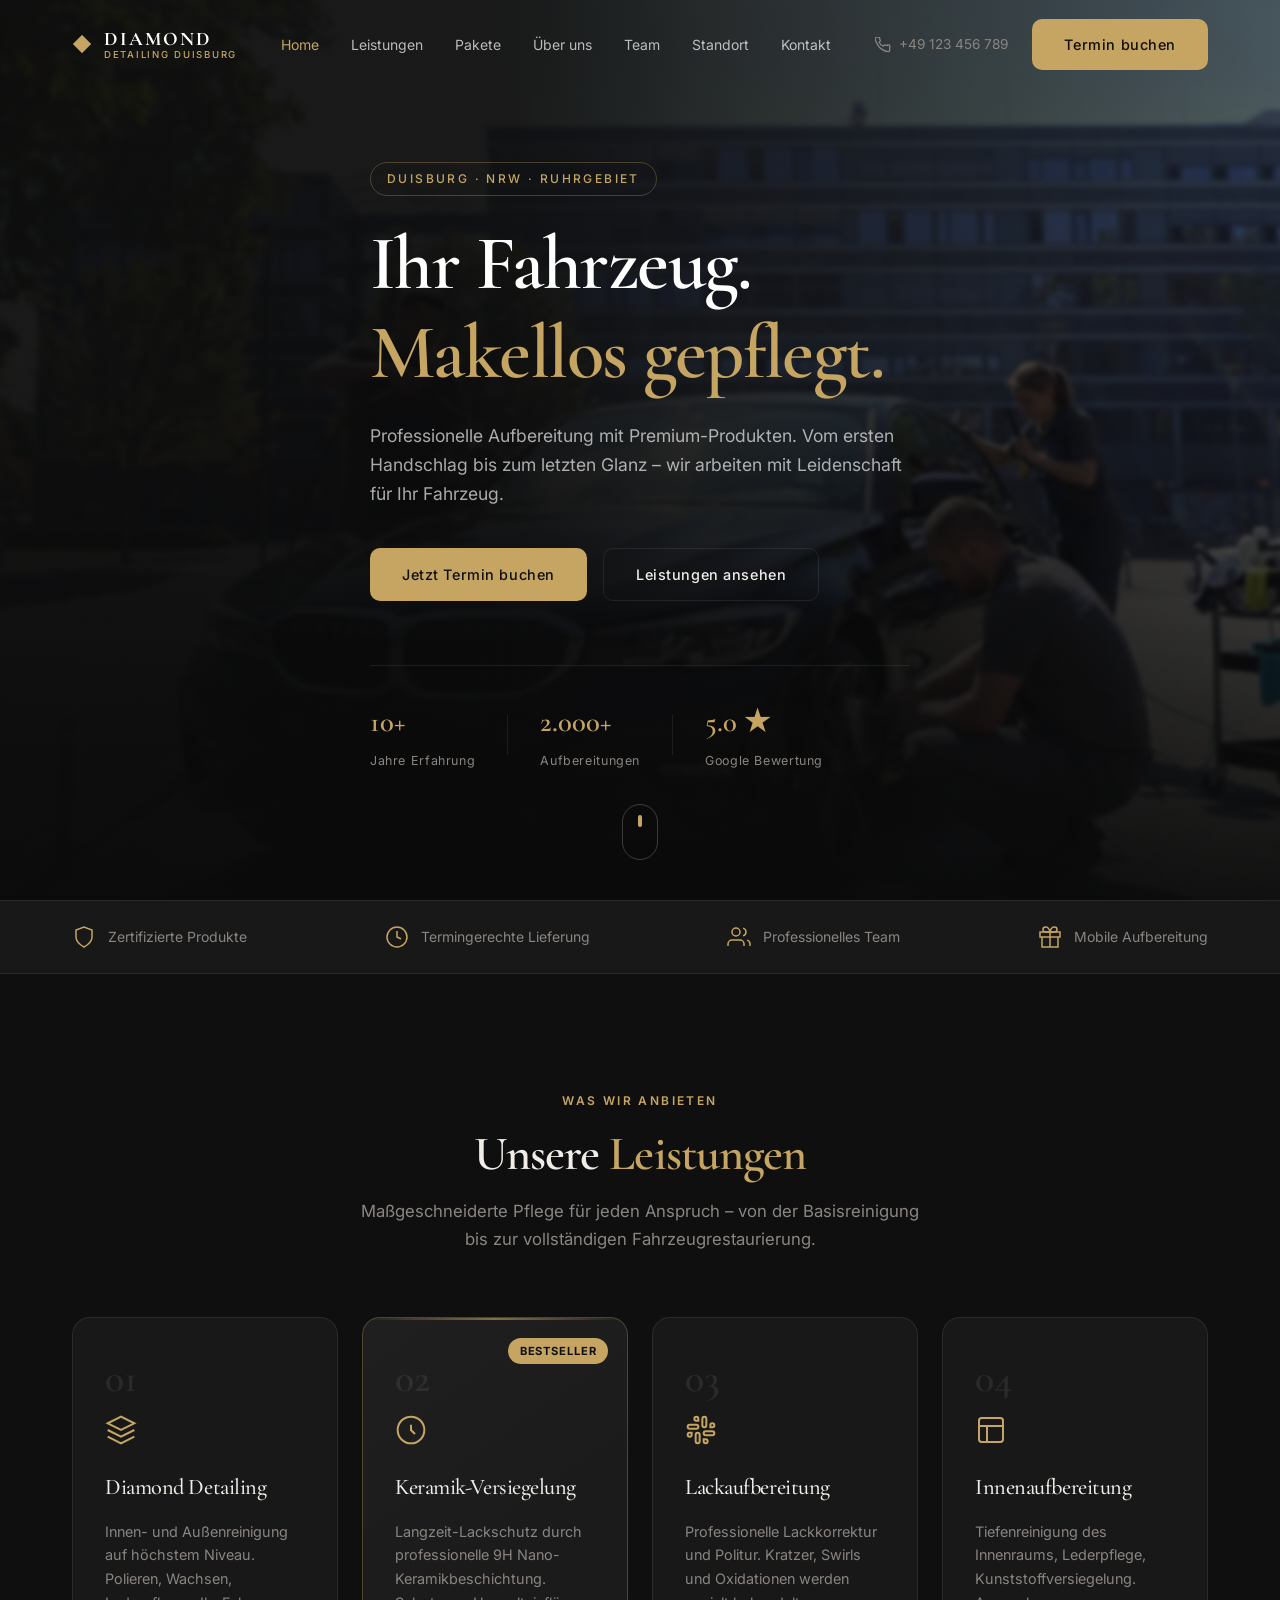
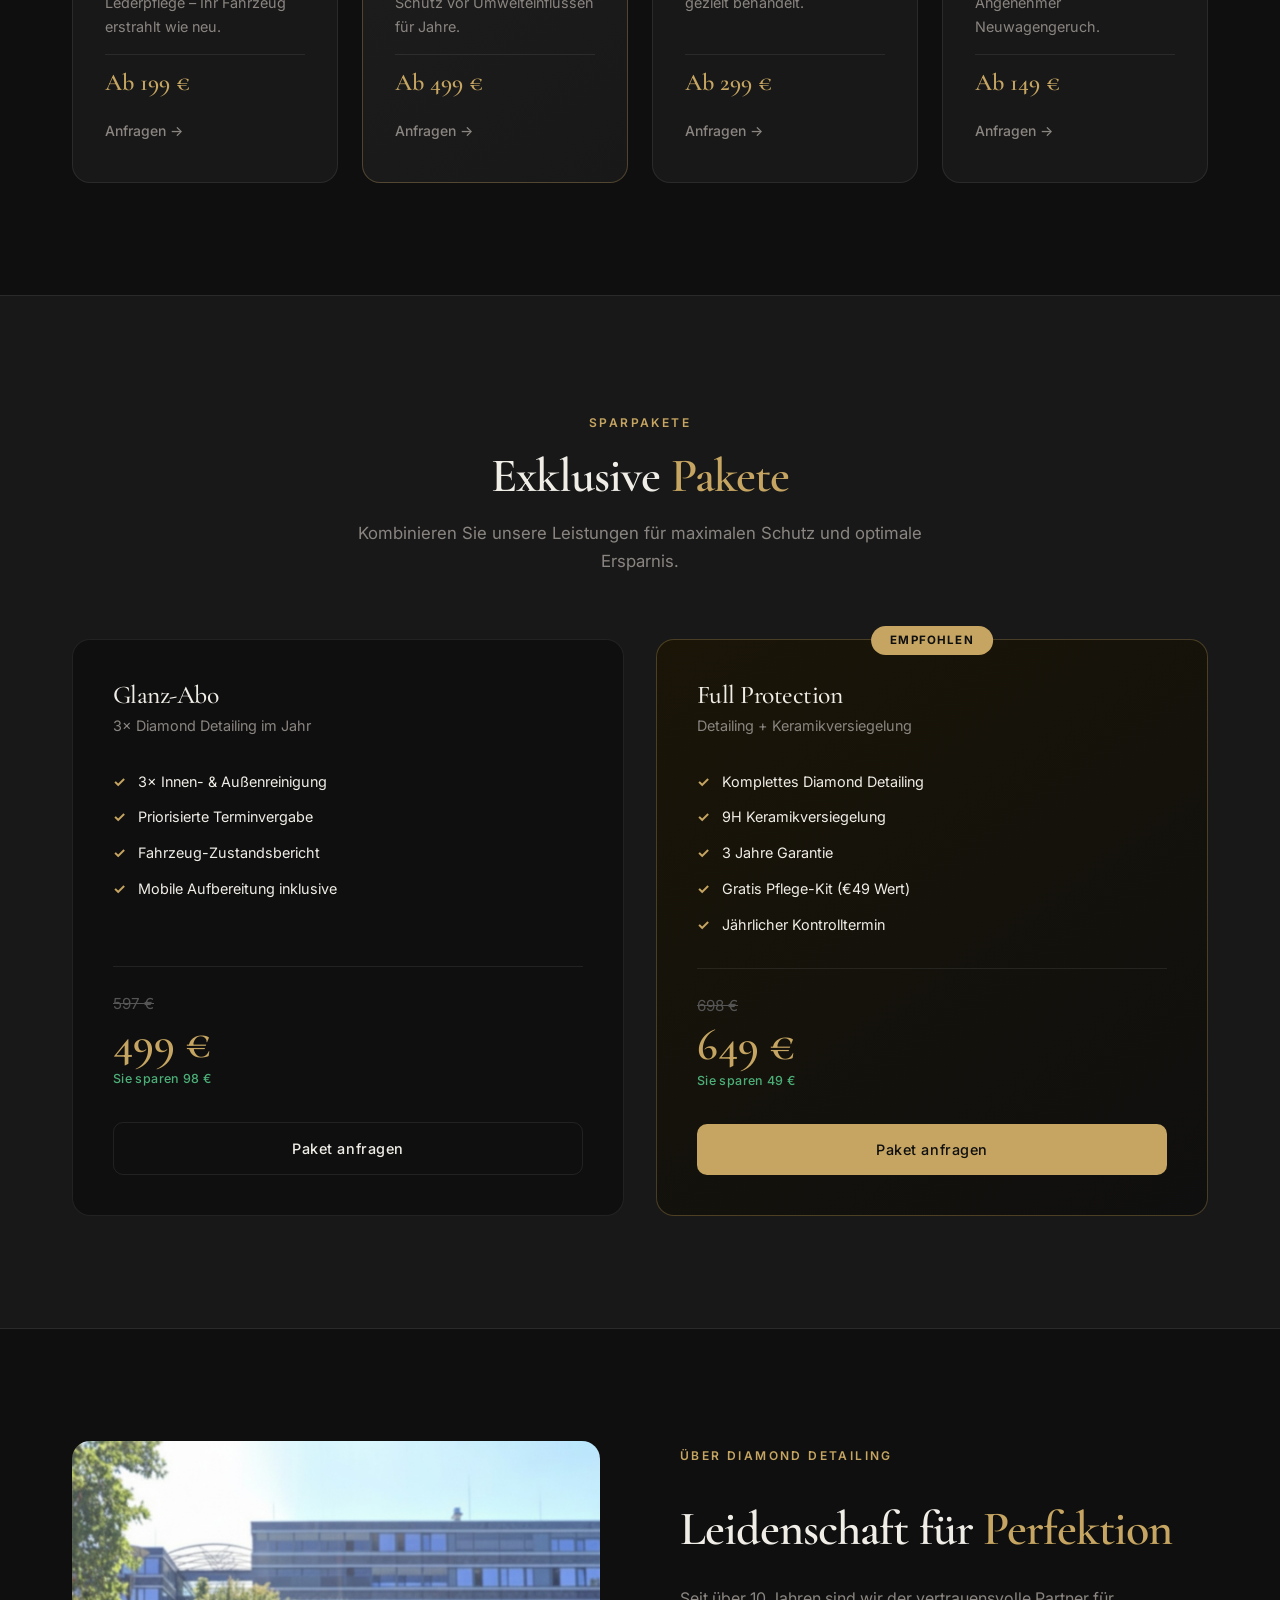
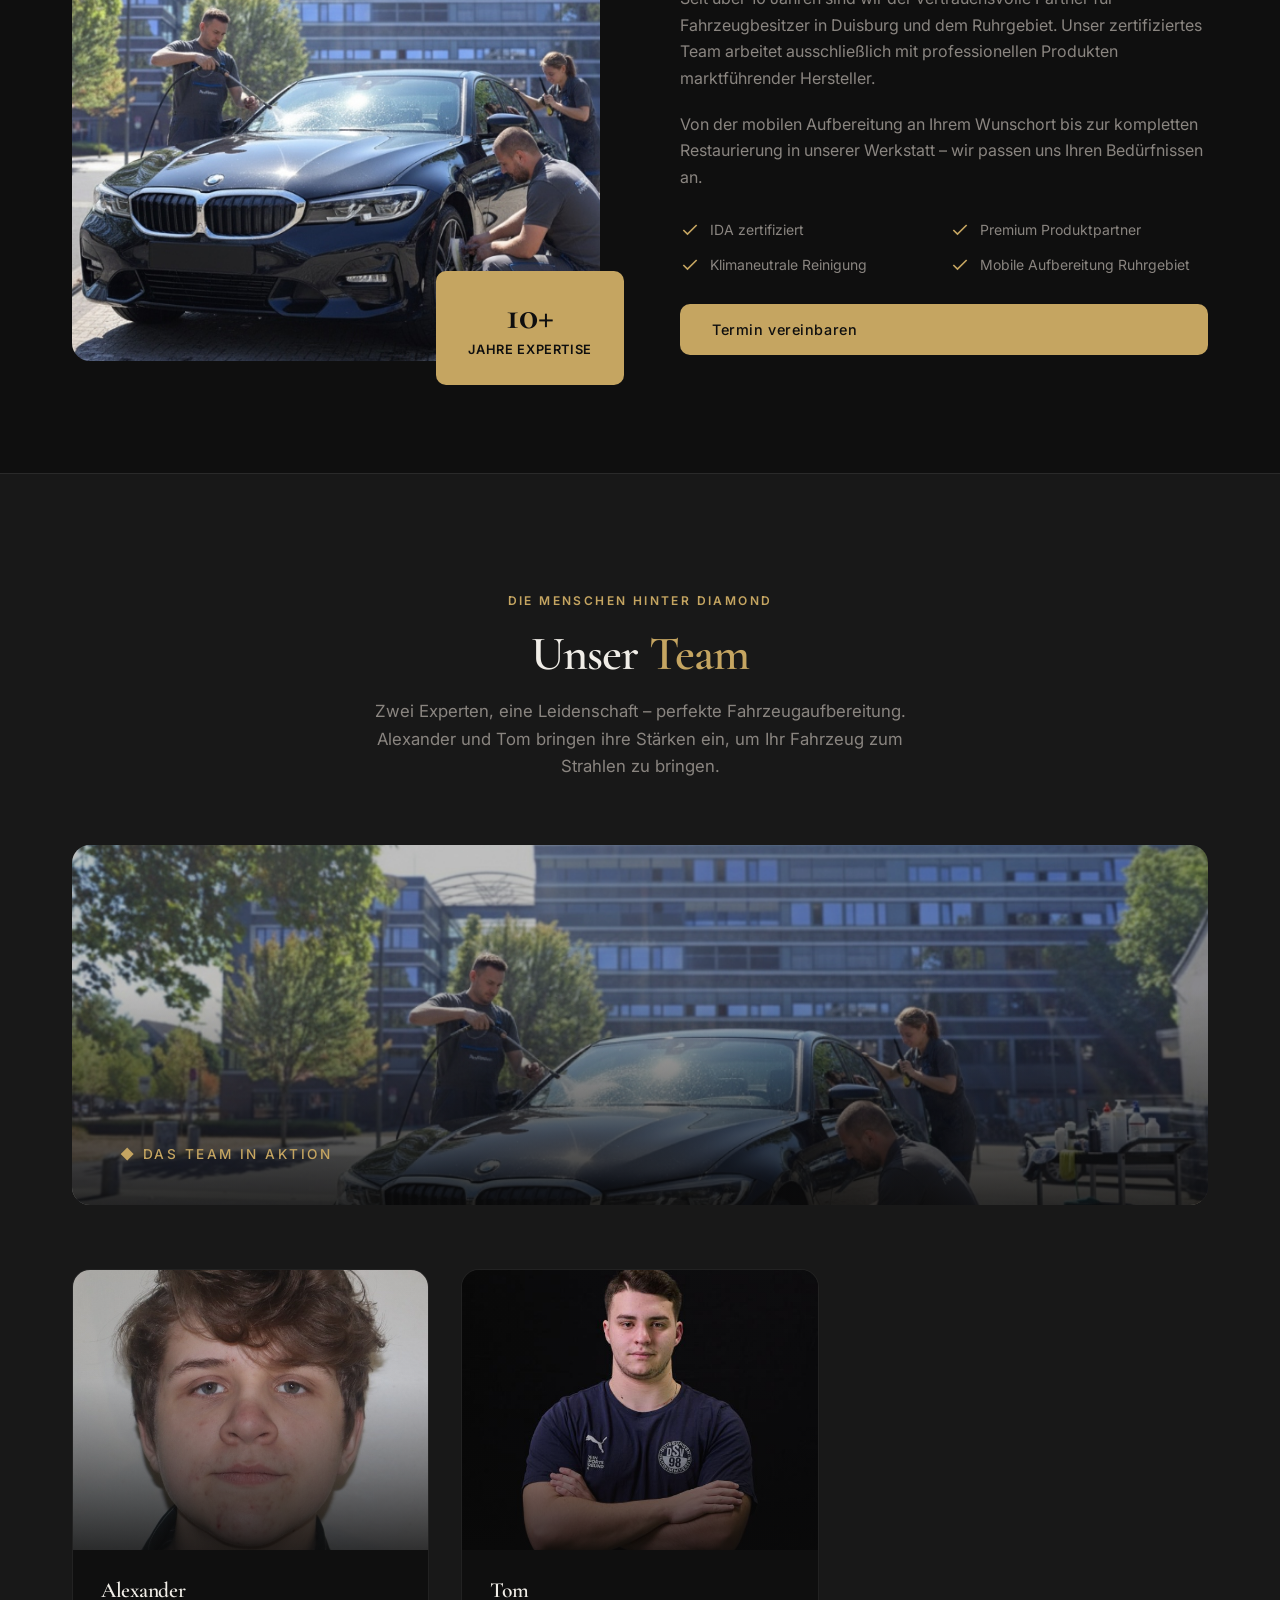
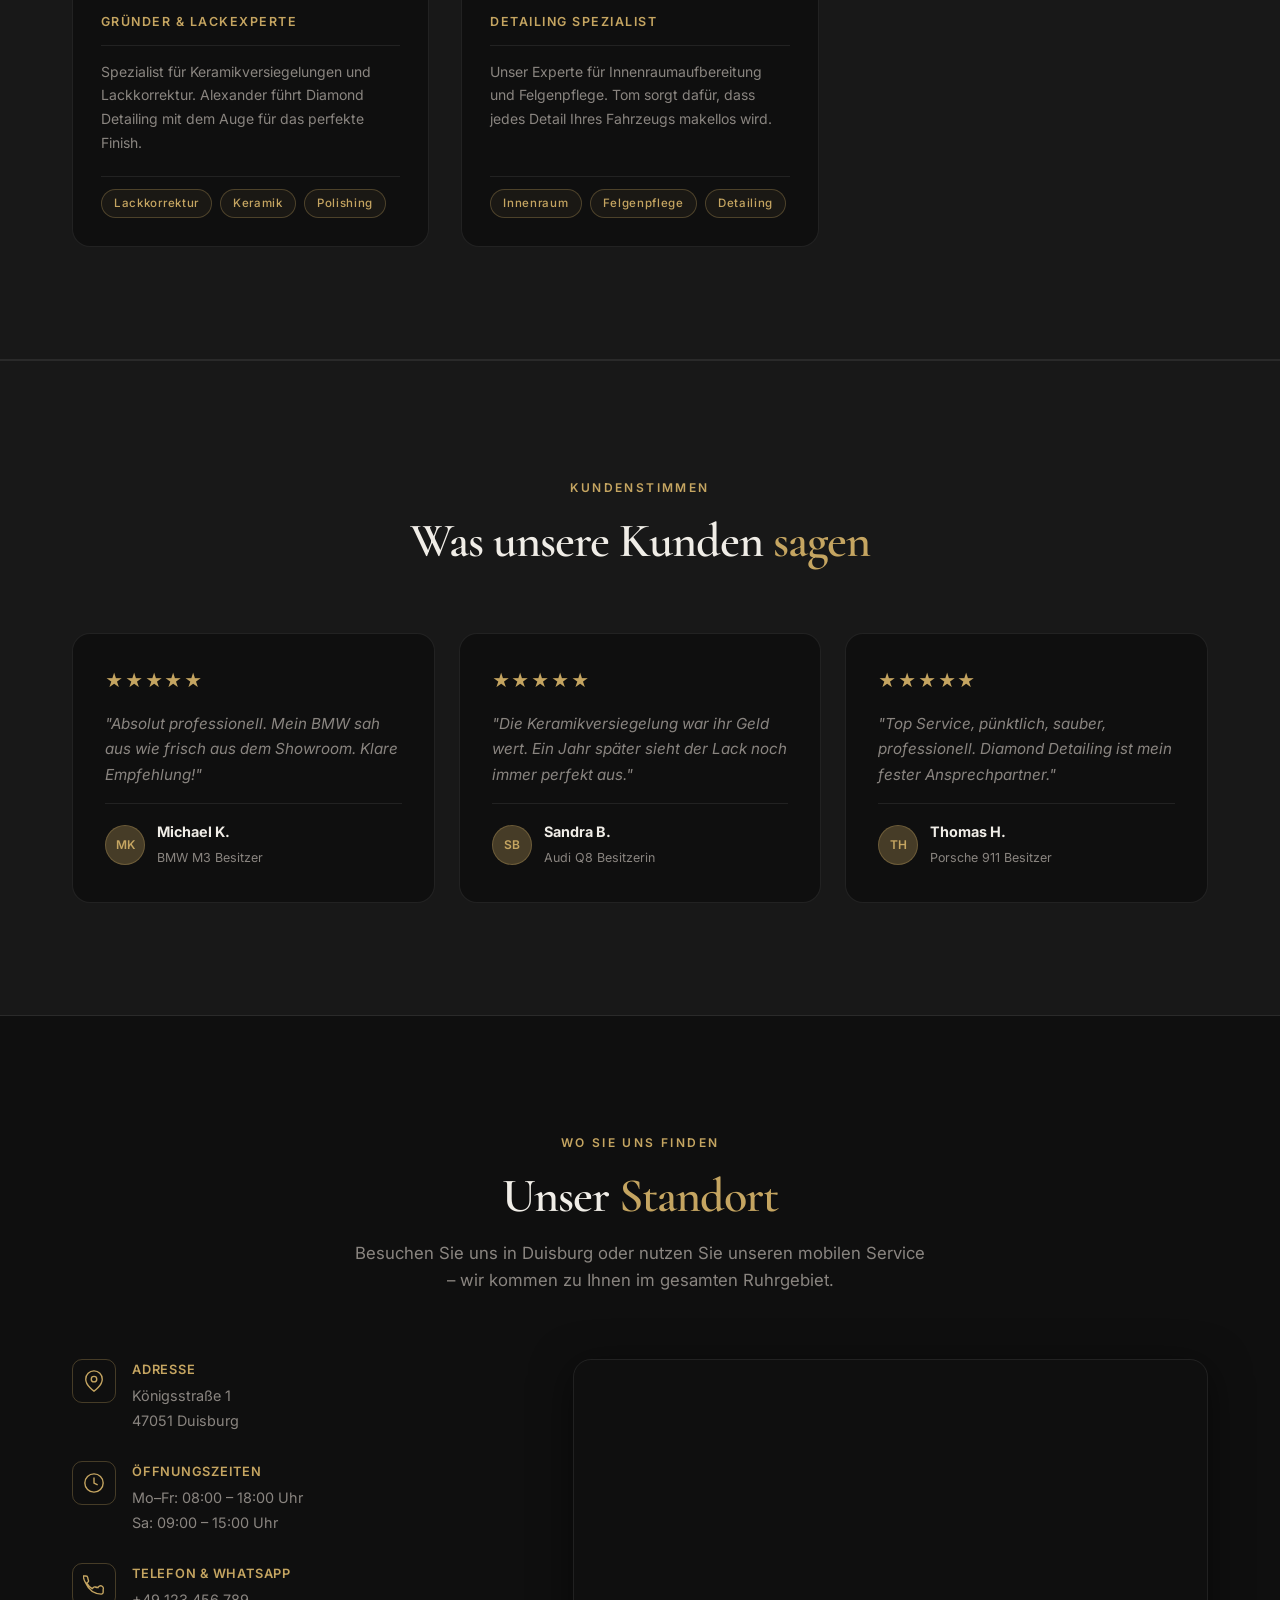
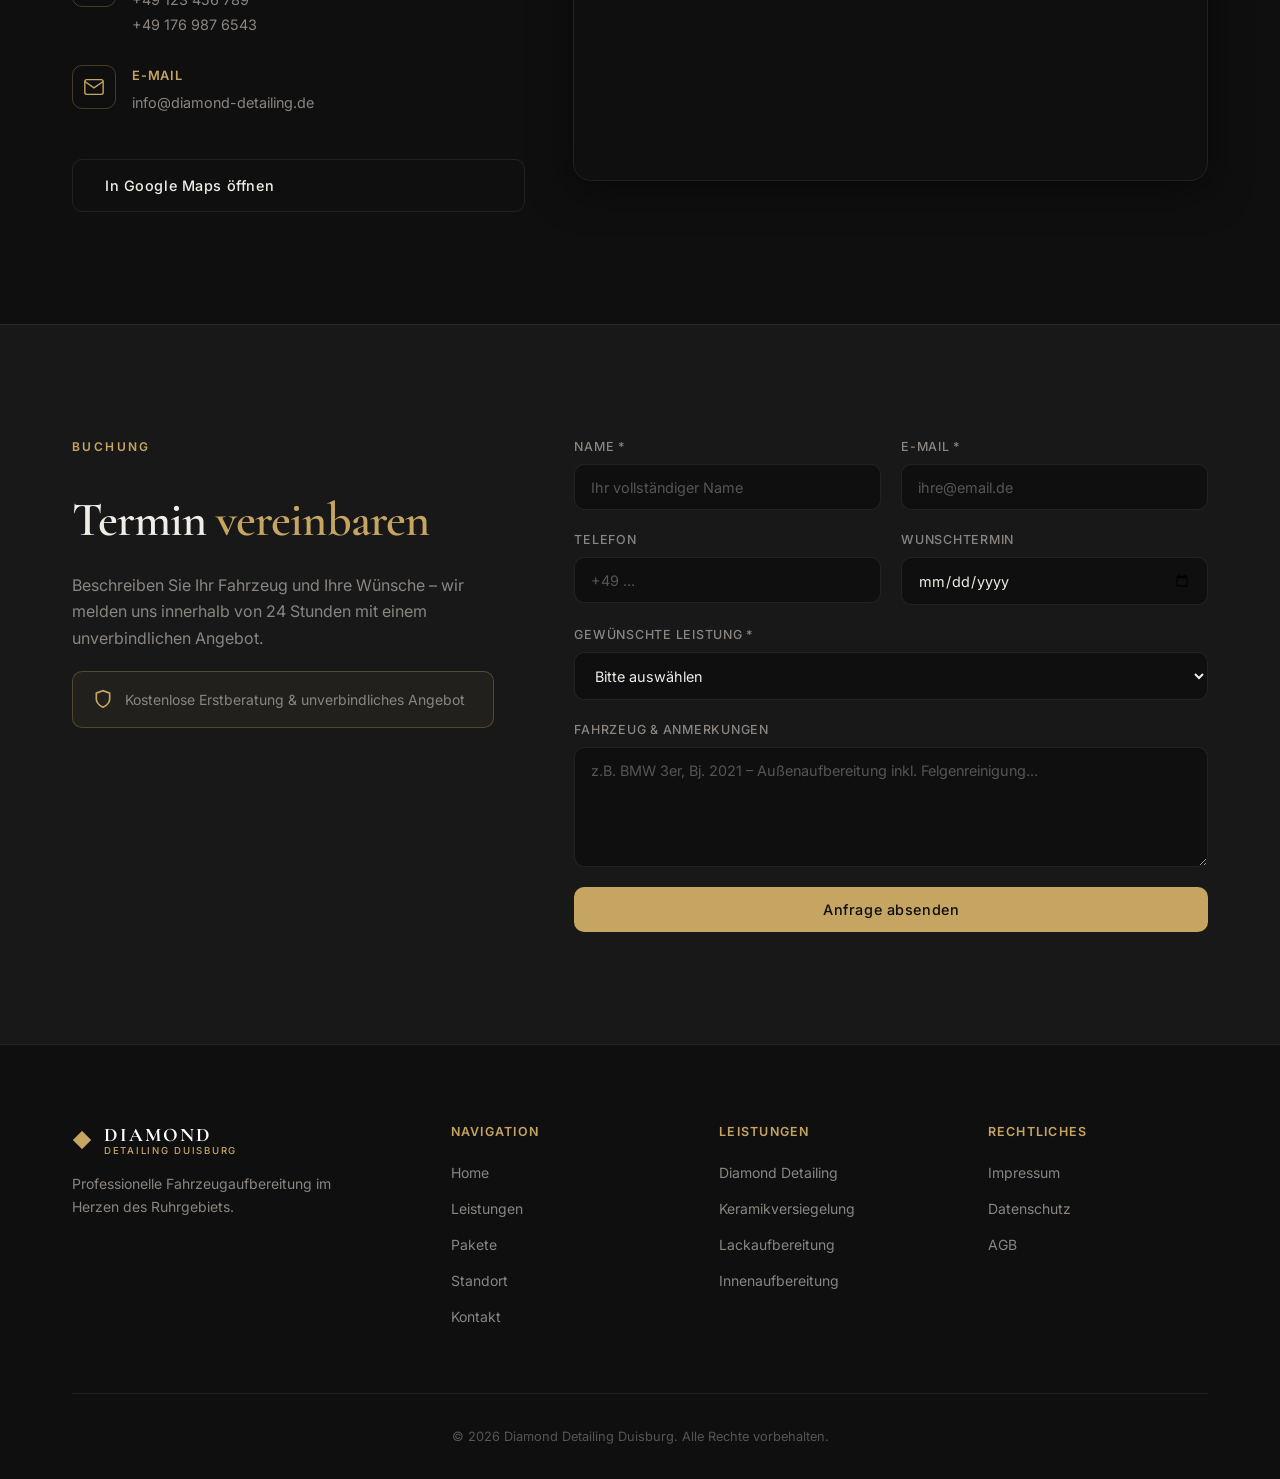
==== index.html @ 6d6cbb15 "Add files via upload" ====
<!DOCTYPE html>
<html lang="de">
<head>
    <meta charset="UTF-8">
    <meta name="viewport" content="width=device-width, initial-scale=1.0">
    <title>Diamond Detailing Duisburg | Professionelle Fahrzeugaufbereitung</title>
    <meta name="description" content="Professionelle Fahrzeugaufbereitung, Keramikversiegelung und Lackpflege in Duisburg. Über 10 Jahre Erfahrung. Jetzt Termin buchen.">
    <link rel="preconnect" href="https://fonts.googleapis.com">
    <link href="https://fonts.googleapis.com/css2?family=Cormorant+Garamond:wght@400;500;600;700&family=Inter:wght@300;400;500;600&display=swap" rel="stylesheet">
    <link rel="stylesheet" href="style.css">
</head>
<body>

    <!-- NAVIGATION -->
    <nav id="navbar">
        <div class="container nav-content">
            <div class="logo">
                <span class="logo-diamond">◆</span>
                <div class="logo-text">
                    <span class="logo-main">DIAMOND</span>
                    <span class="logo-sub">DETAILING DUISBURG</span>
                </div>
            </div>
            <ul class="nav-links" id="nav-menu">
                <li><a href="#home">Home</a></li>
                <li><a href="#services">Leistungen</a></li>
                <li><a href="#pakete">Pakete</a></li>
                <li><a href="#ueber-uns">Über uns</a></li>
                <li><a href="#team">Team</a></li>
                <li><a href="#standort">Standort</a></li>
                <li><a href="#kontakt">Kontakt</a></li>
            </ul>
            <div class="nav-actions">
                <a href="tel:+4912345678" class="nav-phone">
                    <svg width="16" height="16" viewBox="0 0 24 24" fill="none" stroke="currentColor" stroke-width="2"><path d="M22 16.92v3a2 2 0 01-2.18 2 19.79 19.79 0 01-8.63-3.07A19.5 19.5 0 013.07 10a19.79 19.79 0 01-3.07-8.63A2 2 0 012 .18h3a2 2 0 012 1.72 12.84 12.84 0 00.7 2.81 2 2 0 01-.45 2.11L6.09 7.91a16 16 0 006 6l1.27-1.27a2 2 0 012.11-.45 12.84 12.84 0 002.81.7A2 2 0 0122 14.92z"></path></svg>
                    +49 123 456 789
                </a>
                <a href="#kontakt" class="btn btn-primary">Termin buchen</a>
                <button class="mobile-menu-btn" id="mobile-menu-btn" aria-label="Menü öffnen">
                    <span></span>
                    <span></span>
                    <span></span>
                </button>
            </div>
        </div>
    </nav>

    <!-- HERO -->
    <section class="hero" id="home">
        <div class="hero-bg">
            <img src="hero_bmw.jpg" alt="Diamond Detailing Team bei der Arbeit an einem BMW" class="hero-img">
            <div class="hero-overlay"></div>
        </div>
        <div class="container hero-content">
            <div class="hero-badge reveal">Duisburg · NRW · Ruhrgebiet</div>
            <h1 class="reveal">Ihr Fahrzeug.<br><span class="gold-text">Makellos gepflegt.</span></h1>
            <p class="reveal">Professionelle Aufbereitung mit Premium-Produkten. Vom ersten Handschlag bis zum letzten Glanz – wir arbeiten mit Leidenschaft für Ihr Fahrzeug.</p>
            <div class="hero-cta reveal">
                <a href="#kontakt" class="btn btn-primary">Jetzt Termin buchen</a>
                <a href="#leistungen" class="btn btn-outline">Leistungen ansehen</a>
            </div>
            <div class="hero-stats reveal">
                <div class="hero-stat">
                    <span class="stat-num">10+</span>
                    <span class="stat-label">Jahre Erfahrung</span>
                </div>
                <div class="stat-divider"></div>
                <div class="hero-stat">
                    <span class="stat-num">2.000+</span>
                    <span class="stat-label">Aufbereitungen</span>
                </div>
                <div class="stat-divider"></div>
                <div class="hero-stat">
                    <span class="stat-num">5.0 ★</span>
                    <span class="stat-label">Google Bewertung</span>
                </div>
            </div>
        </div>
        <a href="#services" class="scroll-down" aria-label="Nach unten scrollen">
            <span></span>
        </a>
    </section>

    <!-- INTRO STRIP -->
    <section class="intro-strip">
        <div class="container">
            <div class="strip-items">
                <div class="strip-item">
                    <svg width="24" height="24" viewBox="0 0 24 24" fill="none" stroke="currentColor" stroke-width="1.5"><path d="M12 22s8-4 8-10V5l-8-3-8 3v7c0 6 8 10 8 10z"/></svg>
                    <span>Zertifizierte Produkte</span>
                </div>
                <div class="strip-item">
                    <svg width="24" height="24" viewBox="0 0 24 24" fill="none" stroke="currentColor" stroke-width="1.5"><circle cx="12" cy="12" r="10"/><polyline points="12 6 12 12 16 14"/></svg>
                    <span>Termingerechte Lieferung</span>
                </div>
                <div class="strip-item">
                    <svg width="24" height="24" viewBox="0 0 24 24" fill="none" stroke="currentColor" stroke-width="1.5"><path d="M17 21v-2a4 4 0 00-4-4H5a4 4 0 00-4 4v2"/><circle cx="9" cy="7" r="4"/><path d="M23 21v-2a4 4 0 00-3-3.87"/><path d="M16 3.13a4 4 0 010 7.75"/></svg>
                    <span>Professionelles Team</span>
                </div>
                <div class="strip-item">
                    <svg width="24" height="24" viewBox="0 0 24 24" fill="none" stroke="currentColor" stroke-width="1.5"><polyline points="20 12 20 22 4 22 4 12"/><rect x="2" y="7" width="20" height="5"/><path d="M12 22V7"/><path d="M12 7H7.5a2.5 2.5 0 010-5C11 2 12 7 12 7z"/><path d="M12 7h4.5a2.5 2.5 0 000-5C13 2 12 7 12 7z"/></svg>
                    <span>Mobile Aufbereitung</span>
                </div>
            </div>
        </div>
    </section>

    <!-- SERVICES -->
    <section class="services" id="services">
        <div class="container">
            <div class="section-header reveal">
                <span class="section-tag">Was wir anbieten</span>
                <h2>Unsere <span class="gold-text">Leistungen</span></h2>
                <p class="section-sub">Maßgeschneiderte Pflege für jeden Anspruch – von der Basisreinigung bis zur vollständigen Fahrzeugrestaurierung.</p>
            </div>
            <div class="services-grid">
                <div class="service-card reveal">
                    <div class="service-number">01</div>
                    <div class="service-icon-wrap">
                        <svg width="32" height="32" viewBox="0 0 24 24" fill="none" stroke="currentColor" stroke-width="1.5"><path d="M12 2L2 7l10 5 10-5-10-5z"/><path d="M2 17l10 5 10-5"/><path d="M2 12l10 5 10-5"/></svg>
                    </div>
                    <h3>Diamond Detailing</h3>
                    <p>Innen- und Außenreinigung auf höchstem Niveau. Polieren, Wachsen, Lederpflege – Ihr Fahrzeug erstrahlt wie neu.</p>
                    <div class="service-price">Ab 199 €</div>
                    <a href="#kontakt" class="service-link">Anfragen →</a>
                </div>
                <div class="service-card reveal featured-card">
                    <div class="service-badge">Bestseller</div>
                    <div class="service-number">02</div>
                    <div class="service-icon-wrap">
                        <svg width="32" height="32" viewBox="0 0 24 24" fill="none" stroke="currentColor" stroke-width="1.5"><circle cx="12" cy="12" r="10"/><path d="M12 8v4l3 3"/></svg>
                    </div>
                    <h3>Keramik-Versiegelung</h3>
                    <p>Langzeit-Lackschutz durch professionelle 9H Nano-Keramikbeschichtung. Schutz vor Umwelteinflüssen für Jahre.</p>
                    <div class="service-price">Ab 499 €</div>
                    <a href="#kontakt" class="service-link">Anfragen →</a>
                </div>
                <div class="service-card reveal">
                    <div class="service-number">03</div>
                    <div class="service-icon-wrap">
                        <svg width="32" height="32" viewBox="0 0 24 24" fill="none" stroke="currentColor" stroke-width="1.5"><path d="M14.5 10c-.83 0-1.5-.67-1.5-1.5v-5c0-.83.67-1.5 1.5-1.5s1.5.67 1.5 1.5v5c0 .83-.67 1.5-1.5 1.5z"/><path d="M20.5 10H19V8.5c0-.83.67-1.5 1.5-1.5s1.5.67 1.5 1.5-.67 1.5-1.5 1.5z"/><path d="M9.5 14c.83 0 1.5.67 1.5 1.5v5c0 .83-.67 1.5-1.5 1.5S8 21.33 8 20.5v-5c0-.83.67-1.5 1.5-1.5z"/><path d="M3.5 14H5v1.5c0 .83-.67 1.5-1.5 1.5S2 16.33 2 15.5 2.67 14 3.5 14z"/><path d="M14 14.5c0-.83.67-1.5 1.5-1.5h5c.83 0 1.5.67 1.5 1.5s-.67 1.5-1.5 1.5h-5c-.83 0-1.5-.67-1.5-1.5z"/><path d="M15.5 19H14v1.5c0 .83.67 1.5 1.5 1.5s1.5-.67 1.5-1.5-.67-1.5-1.5-1.5z"/><path d="M10 9.5C10 8.67 9.33 8 8.5 8h-5C2.67 8 2 8.67 2 9.5S2.67 11 3.5 11h5c.83 0 1.5-.67 1.5-1.5z"/><path d="M8.5 5H10V3.5C10 2.67 9.33 2 8.5 2S7 2.67 7 3.5 7.67 5 8.5 5z"/></svg>
                    </div>
                    <h3>Lackaufbereitung</h3>
                    <p>Professionelle Lackkorrektur und Politur. Kratzer, Swirls und Oxidationen werden gezielt behandelt.</p>
                    <div class="service-price">Ab 299 €</div>
                    <a href="#kontakt" class="service-link">Anfragen →</a>
                </div>
                <div class="service-card reveal">
                    <div class="service-number">04</div>
                    <div class="service-icon-wrap">
                        <svg width="32" height="32" viewBox="0 0 24 24" fill="none" stroke="currentColor" stroke-width="1.5"><rect x="3" y="3" width="18" height="18" rx="2"/><path d="M3 9h18"/><path d="M9 21V9"/></svg>
                    </div>
                    <h3>Innenaufbereitung</h3>
                    <p>Tiefenreinigung des Innenraums, Lederpflege, Kunststoffversiegelung. Angenehmer Neuwagengeruch.</p>
                    <div class="service-price">Ab 149 €</div>
                    <a href="#kontakt" class="service-link">Anfragen →</a>
                </div>
            </div>
        </div>
    </section>

    <!-- PAKETE -->
    <section class="pakete" id="pakete">
        <div class="container">
            <div class="section-header reveal">
                <span class="section-tag">Sparpakete</span>
                <h2>Exklusive <span class="gold-text">Pakete</span></h2>
                <p class="section-sub">Kombinieren Sie unsere Leistungen für maximalen Schutz und optimale Ersparnis.</p>
            </div>
            <div class="pakete-grid">
                <div class="paket-card reveal">
                    <div class="paket-header">
                        <h3>Glanz-Abo</h3>
                        <p>3× Diamond Detailing im Jahr</p>
                    </div>
                    <ul class="paket-features">
                        <li><span class="check">✓</span> 3× Innen- &amp; Außenreinigung</li>
                        <li><span class="check">✓</span> Priorisierte Terminvergabe</li>
                        <li><span class="check">✓</span> Fahrzeug-Zustandsbericht</li>
                        <li><span class="check">✓</span> Mobile Aufbereitung inklusive</li>
                    </ul>
                    <div class="paket-price">
                        <div class="old-price">597 €</div>
                        <div class="new-price">499 €</div>
                        <div class="price-save">Sie sparen 98 €</div>
                    </div>
                    <a href="#kontakt" class="btn btn-outline full-width">Paket anfragen</a>
                </div>
                <div class="paket-card paket-premium reveal">
                    <div class="paket-badge">Empfohlen</div>
                    <div class="paket-header">
                        <h3>Full Protection</h3>
                        <p>Detailing + Keramikversiegelung</p>
                    </div>
                    <ul class="paket-features">
                        <li><span class="check">✓</span> Komplettes Diamond Detailing</li>
                        <li><span class="check">✓</span> 9H Keramikversiegelung</li>
                        <li><span class="check">✓</span> 3 Jahre Garantie</li>
                        <li><span class="check">✓</span> Gratis Pflege-Kit (€49 Wert)</li>
                        <li><span class="check">✓</span> Jährlicher Kontrolltermin</li>
                    </ul>
                    <div class="paket-price">
                        <div class="old-price">698 €</div>
                        <div class="new-price">649 €</div>
                        <div class="price-save">Sie sparen 49 €</div>
                    </div>
                    <a href="#kontakt" class="btn btn-primary full-width">Paket anfragen</a>
                </div>
            </div>
        </div>
    </section>

    <!-- ÜBER UNS -->
    <section class="ueber-uns" id="ueber-uns">
        <div class="container">
            <div class="ueber-grid">
                <div class="ueber-img-col reveal">
                    <img src="hero_bmw.jpg" alt="Unser Team bei der Arbeit" class="ueber-img">
                    <div class="ueber-badge-card">
                        <span class="badge-num">10+</span>
                        <span class="badge-text">Jahre Expertise</span>
                    </div>
                </div>
                <div class="ueber-text-col reveal">
                    <span class="section-tag">Über Diamond Detailing</span>
                    <h2>Leidenschaft für <span class="gold-text">Perfektion</span></h2>
                    <p>Seit über 10 Jahren sind wir der vertrauensvolle Partner für Fahrzeugbesitzer in Duisburg und dem Ruhrgebiet. Unser zertifiziertes Team arbeitet ausschließlich mit professionellen Produkten marktführender Hersteller.</p>
                    <p>Von der mobilen Aufbereitung an Ihrem Wunschort bis zur kompletten Restaurierung in unserer Werkstatt – wir passen uns Ihren Bedürfnissen an.</p>
                    <div class="ueber-highlights">
                        <div class="highlight-item">
                            <svg width="20" height="20" viewBox="0 0 24 24" fill="none" stroke="currentColor" stroke-width="2"><polyline points="20 6 9 17 4 12"/></svg>
                            <span>IDA zertifiziert</span>
                        </div>
                        <div class="highlight-item">
                            <svg width="20" height="20" viewBox="0 0 24 24" fill="none" stroke="currentColor" stroke-width="2"><polyline points="20 6 9 17 4 12"/></svg>
                            <span>Premium Produktpartner</span>
                        </div>
                        <div class="highlight-item">
                            <svg width="20" height="20" viewBox="0 0 24 24" fill="none" stroke="currentColor" stroke-width="2"><polyline points="20 6 9 17 4 12"/></svg>
                            <span>Klimaneutrale Reinigung</span>
                        </div>
                        <div class="highlight-item">
                            <svg width="20" height="20" viewBox="0 0 24 24" fill="none" stroke="currentColor" stroke-width="2"><polyline points="20 6 9 17 4 12"/></svg>
                            <span>Mobile Aufbereitung Ruhrgebiet</span>
                        </div>
                    </div>
                    <a href="#kontakt" class="btn btn-primary">Termin vereinbaren</a>
                </div>
            </div>
        </div>
    </section>
    <!-- UNSER TEAM -->
    <section class="team" id="team">
        <div class="container">
            <div class="section-header reveal">
                <span class="section-tag">Die Menschen hinter Diamond</span>
                <h2>Unser <span class="gold-text">Team</span></h2>
                <p class="section-sub">Zwei Experten, eine Leidenschaft – perfekte Fahrzeugaufbereitung. Alexander und Tom bringen ihre Stärken ein, um Ihr Fahrzeug zum Strahlen zu bringen.</p>
            </div>

            <!-- Group photo banner -->
            <div class="team-group-photo reveal">
                <img src="hero_bmw.jpg" alt="Das Diamond Detailing Team bei der Arbeit" class="team-group-img">
                <div class="team-group-overlay">
                    <div class="team-group-text">
                        <span>◆ Das Team in Aktion</span>
                    </div>
                </div>
            </div>

            <!-- Individual team cards -->
            <div class="team-grid">

                <!-- Alexander -->
                <div class="team-card reveal">
                    <div class="team-photo-wrap">
                        <div class="team-photo" style="background-image: url('team_1.jpg'); background-position: center; background-size: cover;"></div>
                        <div class="team-photo-overlay"></div>
                    </div>
                    <div class="team-info">
                        <h3>Alexander</h3>
                        <span class="team-role">Gründer &amp; Lackexperte</span>
                        <p>Spezialist für Keramikversiegelungen und Lackkorrektur. Alexander führt Diamond Detailing mit dem Auge für das perfekte Finish.</p>
                        <div class="team-skills">
                            <span class="skill-tag">Lackkorrektur</span>
                            <span class="skill-tag">Keramik</span>
                            <span class="skill-tag">Polishing</span>
                        </div>
                    </div>
                </div>

                <!-- Tom -->
                <div class="team-card reveal">
                    <div class="team-photo-wrap">
                        <div class="team-photo" style="background-image: url('team_2.jpg'); background-position: center; background-size: cover;"></div>
                        <div class="team-photo-overlay"></div>
                    </div>
                    <div class="team-info">
                        <h3>Tom</h3>
                        <span class="team-role">Detailing Spezialist</span>
                        <p>Unser Experte für Innenraumaufbereitung und Felgenpflege. Tom sorgt dafür, dass jedes Detail Ihres Fahrzeugs makellos wird.</p>
                        <div class="team-skills">
                            <span class="skill-tag">Innenraum</span>
                            <span class="skill-tag">Felgenpflege</span>
                            <span class="skill-tag">Detailing</span>
                        </div>
                    </div>
                </div>

            </div>
        </div>
    </section>

    <!-- TESTIMONIALS -->
    <section class="testimonials">
        <div class="container">
            <div class="section-header reveal">
                <span class="section-tag">Kundenstimmen</span>
                <h2>Was unsere Kunden <span class="gold-text">sagen</span></h2>
            </div>
            <div class="testimonials-grid">
                <div class="testimonial-card reveal">
                    <div class="stars">★★★★★</div>
                    <p>"Absolut professionell. Mein BMW sah aus wie frisch aus dem Showroom. Klare Empfehlung!"</p>
                    <div class="testimonial-author">
                        <div class="author-avatar">MK</div>
                        <div>
                            <strong>Michael K.</strong>
                            <span>BMW M3 Besitzer</span>
                        </div>
                    </div>
                </div>
                <div class="testimonial-card reveal">
                    <div class="stars">★★★★★</div>
                    <p>"Die Keramikversiegelung war ihr Geld wert. Ein Jahr später sieht der Lack noch immer perfekt aus."</p>
                    <div class="testimonial-author">
                        <div class="author-avatar">SB</div>
                        <div>
                            <strong>Sandra B.</strong>
                            <span>Audi Q8 Besitzerin</span>
                        </div>
                    </div>
                </div>
                <div class="testimonial-card reveal">
                    <div class="stars">★★★★★</div>
                    <p>"Top Service, pünktlich, sauber, professionell. Diamond Detailing ist mein fester Ansprechpartner."</p>
                    <div class="testimonial-author">
                        <div class="author-avatar">TH</div>
                        <div>
                            <strong>Thomas H.</strong>
                            <span>Porsche 911 Besitzer</span>
                        </div>
                    </div>
                </div>
            </div>
        </div>
    </section>

    <!-- STANDORT & MAP -->
    <section class="standort" id="standort">
        <div class="container">
            <div class="section-header reveal">
                <span class="section-tag">Wo Sie uns finden</span>
                <h2>Unser <span class="gold-text">Standort</span></h2>
                <p class="section-sub">Besuchen Sie uns in Duisburg oder nutzen Sie unseren mobilen Service – wir kommen zu Ihnen im gesamten Ruhrgebiet.</p>
            </div>
            <div class="standort-grid reveal">
                <div class="standort-info">
                    <div class="standort-detail">
                        <div class="standort-icon">
                            <svg width="22" height="22" viewBox="0 0 24 24" fill="none" stroke="currentColor" stroke-width="1.5"><path d="M21 10c0 7-9 13-9 13s-9-6-9-13a9 9 0 0118 0z"/><circle cx="12" cy="10" r="3"/></svg>
                        </div>
                        <div>
                            <strong>Adresse</strong>
                            <p>Königsstraße 1<br>47051 Duisburg</p>
                        </div>
                    </div>
                    <div class="standort-detail">
                        <div class="standort-icon">
                            <svg width="22" height="22" viewBox="0 0 24 24" fill="none" stroke="currentColor" stroke-width="1.5"><circle cx="12" cy="12" r="10"/><polyline points="12 6 12 12 16 14"/></svg>
                        </div>
                        <div>
                            <strong>Öffnungszeiten</strong>
                            <p>Mo–Fr: 08:00 – 18:00 Uhr<br>Sa: 09:00 – 15:00 Uhr</p>
                        </div>
                    </div>
                    <div class="standort-detail">
                        <div class="standort-icon">
                            <svg width="22" height="22" viewBox="0 0 24 24" fill="none" stroke="currentColor" stroke-width="1.5"><path d="M22 16.92v3a2 2 0 01-2.18 2A19.79 19.79 0 013.07 10 19.79 19.79 0 01.18 2.18h3a2 2 0 012 1.72c.127.96.361 1.903.7 2.81a2 2 0 01-.45 2.11L4.09 9.91a16 16 0 006 6l1.27-1.27a2 2 0 012.11-.45c.907.339 1.85.573 2.81.7A2 2 0 0122 16.92z"/></svg>
                        </div>
                        <div>
                            <strong>Telefon &amp; WhatsApp</strong>
                            <p><a href="tel:+4912345678">+49 123 456 789</a><br><a href="https://wa.me/491769876543">+49 176 987 6543</a></p>
                        </div>
                    </div>
                    <div class="standort-detail">
                        <div class="standort-icon">
                            <svg width="22" height="22" viewBox="0 0 24 24" fill="none" stroke="currentColor" stroke-width="1.5"><path d="M4 4h16c1.1 0 2 .9 2 2v12c0 1.1-.9 2-2 2H4c-1.1 0-2-.9-2-2V6c0-1.1.9-2 2-2z"/><polyline points="22,6 12,13 2,6"/></svg>
                        </div>
                        <div>
                            <strong>E-Mail</strong>
                            <p><a href="mailto:info@diamond-detailing.de">info@diamond-detailing.de</a></p>
                        </div>
                    </div>
                    <a href="https://goo.gl/maps/duisburg" target="_blank" rel="noopener" class="btn btn-outline" style="margin-top: 1rem;">
                        In Google Maps öffnen
                    </a>
                </div>
                <div class="map-container">
                    <iframe
                        title="Standort Diamond Detailing Duisburg"
                        src="https://www.openstreetmap.org/export/embed.html?bbox=6.7300%2C51.4200%2C6.8000%2C51.4600&layer=mapnik&marker=51.4340%2C6.7623"
                        width="100%"
                        height="420"
                        style="border:0; border-radius: 12px;"
                        allowfullscreen=""
                        loading="lazy"
                        referrerpolicy="no-referrer-when-downgrade">
                    </iframe>
                </div>
            </div>
        </div>
    </section>

    <!-- KONTAKT / BUCHUNG -->
    <section class="kontakt" id="kontakt">
        <div class="container">
            <div class="kontakt-grid">
                <div class="kontakt-info reveal">
                    <span class="section-tag">Buchung</span>
                    <h2>Termin <span class="gold-text">vereinbaren</span></h2>
                    <p>Beschreiben Sie Ihr Fahrzeug und Ihre Wünsche – wir melden uns innerhalb von 24 Stunden mit einem unverbindlichen Angebot.</p>
                    <div class="kontakt-guarantee">
                        <svg width="20" height="20" viewBox="0 0 24 24" fill="none" stroke="currentColor" stroke-width="2"><path d="M12 22s8-4 8-10V5l-8-3-8 3v7c0 6 8 10 8 10z"/></svg>
                        <span>Kostenlose Erstberatung &amp; unverbindliches Angebot</span>
                    </div>
                </div>
                <form id="booking-form" class="kontakt-form reveal">
                    <div class="form-row">
                        <div class="form-group">
                            <label for="name">Name *</label>
                            <input type="text" id="name" name="name" placeholder="Ihr vollständiger Name" required>
                        </div>
                        <div class="form-group">
                            <label for="email">E-Mail *</label>
                            <input type="email" id="email" name="email" placeholder="ihre@email.de" required>
                        </div>
                    </div>
                    <div class="form-row">
                        <div class="form-group">
                            <label for="phone">Telefon</label>
                            <input type="tel" id="phone" name="phone" placeholder="+49 ...">
                        </div>
                        <div class="form-group">
                            <label for="termin">Wunschtermin</label>
                            <input type="date" id="termin" name="termin">
                        </div>
                    </div>
                    <div class="form-group">
                        <label for="service">Gewünschte Leistung *</label>
                        <select id="service" name="service" required>
                            <option value="" disabled selected>Bitte auswählen</option>
                            <option>Diamond Detailing (ab 199 €)</option>
                            <option>Keramik-Versiegelung (ab 499 €)</option>
                            <option>Lackaufbereitung (ab 299 €)</option>
                            <option>Innenaufbereitung (ab 149 €)</option>
                            <option>Glanz-Abo Paket (499 €)</option>
                            <option>Full Protection Paket (649 €)</option>
                        </select>
                    </div>
                    <div class="form-group">
                        <label for="fahrzeug">Fahrzeug &amp; Anmerkungen</label>
                        <textarea id="fahrzeug" name="fahrzeug" rows="4" placeholder="z.B. BMW 3er, Bj. 2021 – Außenaufbereitung inkl. Felgenreinigung..."></textarea>
                    </div>
                    <button type="submit" class="btn btn-primary full-width" id="submit-btn">
                        Anfrage absenden
                    </button>
                    <p id="form-msg" style="display:none; text-align:center; color: var(--gold); margin-top: 1rem; font-weight: 500;">
                        ✓ Anfrage erhalten! Wir melden uns innerhalb von 24 Stunden.
                    </p>
                </form>
            </div>
        </div>
    </section>

    <!-- FOOTER -->
    <footer class="footer">
        <div class="container">
            <div class="footer-top">
                <div class="footer-brand">
                    <div class="logo">
                        <span class="logo-diamond">◆</span>
                        <div class="logo-text">
                            <span class="logo-main">DIAMOND</span>
                            <span class="logo-sub">DETAILING DUISBURG</span>
                        </div>
                    </div>
                    <p>Professionelle Fahrzeugaufbereitung im Herzen des Ruhrgebiets.</p>
                </div>
                <div class="footer-links">
                    <h4>Navigation</h4>
                    <ul>
                        <li><a href="#home">Home</a></li>
                        <li><a href="#services">Leistungen</a></li>
                        <li><a href="#pakete">Pakete</a></li>
                        <li><a href="#standort">Standort</a></li>
                        <li><a href="#kontakt">Kontakt</a></li>
                    </ul>
                </div>
                <div class="footer-links">
                    <h4>Leistungen</h4>
                    <ul>
                        <li><a href="#services">Diamond Detailing</a></li>
                        <li><a href="#services">Keramikversiegelung</a></li>
                        <li><a href="#services">Lackaufbereitung</a></li>
                        <li><a href="#services">Innenaufbereitung</a></li>
                    </ul>
                </div>
                <div class="footer-links">
                    <h4>Rechtliches</h4>
                    <ul>
                        <li><a href="#impressum-modal">Impressum</a></li>
                        <li><a href="#privacy-modal">Datenschutz</a></li>
                        <li><a href="#kontakt">AGB</a></li>
                    </ul>
                </div>
            </div>
            <div class="footer-bottom">
                <p>&copy; 2026 Diamond Detailing Duisburg. Alle Rechte vorbehalten.</p>
            </div>
        </div>
    </footer>

    <!-- IMPRESSUM MODAL -->
    <div id="impressum-modal" class="modal-overlay">
        <div class="modal-box">
            <a href="#" class="modal-close" aria-label="Schließen">&times;</a>
            <h2>Impressum</h2>
            <div class="modal-body">
                <p><strong>Angaben gemäß § 5 TMG:</strong><br>Diamond Detailing Duisburg<br>Königsstraße 1<br>47051 Duisburg</p>
                <p><strong>Vertreten durch:</strong><br>Max Diamond</p>
                <p><strong>Kontakt:</strong><br>Telefon: +49 123 456 789<br>E-Mail: info@diamond-detailing.de</p>
                <p><strong>Umsatzsteuer-ID:</strong><br>DE 123 456 789</p>
            </div>
        </div>
    </div>

    <!-- DATENSCHUTZ MODAL -->
    <div id="privacy-modal" class="modal-overlay">
        <div class="modal-box">
            <a href="#" class="modal-close" aria-label="Schließen">&times;</a>
            <h2>Datenschutzerklärung</h2>
            <div class="modal-body">
                <p>Der Schutz Ihrer persönlichen Daten ist uns wichtig. Wir erheben und verarbeiten personenbezogene Daten nur im Rahmen der gesetzlichen Vorschriften (DSGVO).</p>
                <p>Ihre Daten werden ausschließlich zur Bearbeitung Ihrer Anfragen verwendet und nicht an Dritte weitergegeben.</p>
                <p><strong>Verantwortlicher:</strong> Diamond Detailing Duisburg, Königsstraße 1, 47051 Duisburg</p>
            </div>
        </div>
    </div>

    <script src="main.js"></script>
</body>
</html>
---- style.css ----
/* =========================================
   DIAMOND DETAILING DUISBURG
   Professional Theme – Charcoal & Gold
   ========================================= */

@import url('https://fonts.googleapis.com/css2?family=Cormorant+Garamond:wght@400;500;600;700&family=Inter:wght@300;400;500;600&display=swap');

html {
    scroll-behavior: smooth;
}

:root {
    --bg:           #0f0f0f;
    --surface:      #181818;
    --surface-2:    #1f1f1f;
    --border:       rgba(255,255,255,0.08);
    --border-gold:  rgba(197,165,97,0.3);
    --gold:         #c5a561;
    --gold-light:   #e2c98a;
    --text:         #f0ede7;
    --text-muted:   #8a8580;
    --text-dim:     #555;
    --white:        #ffffff;
    --transition:   all 0.35s cubic-bezier(0.4,0,0.2,1);
    --radius:       10px;
    --radius-lg:    18px;
    --shadow:       0 8px 40px rgba(0,0,0,0.5);
    --shadow-gold:  0 0 30px rgba(197,165,97,0.15);
    --font-serif:   'Cormorant Garamond', Georgia, serif;
    --font-sans:    'Inter', system-ui, sans-serif;
}

/* ---- RESET & BASE ---- */
*, *::before, *::after {
    margin: 0;
    padding: 0;
    box-sizing: border-box;
}

body {
    background: var(--bg);
    color: var(--text);
    font-family: var(--font-sans);
    font-size: 16px;
    line-height: 1.65;
    overflow-x: hidden;
}

img { max-width: 100%; display: block; }
a { text-decoration: none; color: inherit; }
ul { list-style: none; }

::-webkit-scrollbar { width: 5px; }
::-webkit-scrollbar-track { background: var(--bg); }
::-webkit-scrollbar-thumb { background: var(--gold); border-radius: 10px; }

.container {
    max-width: 1200px;
    margin: 0 auto;
    padding: 0 2rem;
}

/* ---- TYPOGRAPHY ---- */
h1, h2, h3, h4 {
    font-family: var(--font-serif);
    font-weight: 600;
    line-height: 1.15;
    letter-spacing: -0.02em;
}

h1 { font-size: clamp(2.8rem, 6vw, 5rem); }
h2 { font-size: clamp(2rem, 4vw, 3rem); }
h3 { font-size: 1.4rem; font-weight: 500; }

.gold-text {
    color: var(--gold);
}

.section-tag {
    display: inline-block;
    font-size: 0.75rem;
    font-weight: 600;
    letter-spacing: 0.2em;
    text-transform: uppercase;
    color: var(--gold);
    margin-bottom: 1rem;
}

.section-header {
    text-align: center;
    margin-bottom: 4rem;
}

.section-sub {
    margin-top: 1rem;
    color: var(--text-muted);
    max-width: 580px;
    margin-left: auto;
    margin-right: auto;
    font-size: 1.05rem;
}

/* ---- BUTTONS ---- */
.btn {
    display: inline-flex;
    align-items: center;
    gap: 0.5rem;
    padding: 0.85rem 2rem;
    border-radius: var(--radius);
    font-family: var(--font-sans);
    font-size: 0.9rem;
    font-weight: 500;
    letter-spacing: 0.04em;
    transition: var(--transition);
    cursor: pointer;
    border: none;
    white-space: nowrap;
}

.btn-primary {
    background: var(--gold);
    color: #0f0f0f;
}

.btn-primary:hover {
    background: var(--gold-light);
    transform: translateY(-2px);
    box-shadow: var(--shadow-gold);
}

.btn-outline {
    background: transparent;
    color: var(--text);
    border: 1px solid var(--border);
}

.btn-outline:hover {
    border-color: var(--gold);
    color: var(--gold);
    transform: translateY(-2px);
}

.full-width {
    width: 100%;
    justify-content: center;
}

/* ---- NAVIGATION ---- */
nav {
    position: fixed;
    top: 0;
    left: 0;
    right: 0;
    z-index: 1000;
    padding: 1.2rem 0;
    transition: var(--transition);
}

nav.scrolled {
    background: rgba(10,10,10,0.95);
    backdrop-filter: blur(20px);
    padding: 0.9rem 0;
    border-bottom: 1px solid var(--border);
}

.nav-content {
    display: flex;
    align-items: center;
    justify-content: space-between;
    gap: 2rem;
}

.logo {
    display: flex;
    align-items: center;
    gap: 0.75rem;
    flex-shrink: 0;
}

.logo-diamond {
    color: var(--gold);
    font-size: 1.2rem;
}

.logo-text {
    display: flex;
    flex-direction: column;
    line-height: 1.1;
}

.logo-main {
    font-family: var(--font-serif);
    font-size: 1.2rem;
    font-weight: 700;
    letter-spacing: 0.1em;
    color: var(--white);
}

.logo-sub {
    font-size: 0.6rem;
    font-weight: 500;
    letter-spacing: 0.18em;
    color: var(--gold);
    text-transform: uppercase;
}

.nav-links {
    display: flex;
    align-items: center;
    gap: 2rem;
}

.nav-links a {
    font-size: 0.875rem;
    font-weight: 400;
    color: rgba(255,255,255,0.7);
    transition: var(--transition);
    position: relative;
}

.nav-links a::after {
    content: '';
    position: absolute;
    bottom: -4px;
    left: 0;
    width: 0;
    height: 1px;
    background: var(--gold);
    transition: var(--transition);
}

.nav-links a:hover { color: var(--white); }
.nav-links a:hover::after { width: 100%; }

.nav-actions {
    display: flex;
    align-items: center;
    gap: 1.5rem;
    flex-shrink: 0;
}

.nav-phone {
    display: flex;
    align-items: center;
    gap: 0.5rem;
    font-size: 0.85rem;
    color: var(--text-muted);
    transition: var(--transition);
}

.nav-phone:hover { color: var(--gold); }

.mobile-menu-btn {
    display: none;
    flex-direction: column;
    gap: 5px;
    cursor: pointer;
    padding: 4px;
    background: none;
    border: none;
}

.mobile-menu-btn span {
    display: block;
    width: 24px;
    height: 1.5px;
    background: var(--white);
    transition: var(--transition);
}

.mobile-menu-btn.active span:nth-child(1) { transform: translateY(6.5px) rotate(45deg); }
.mobile-menu-btn.active span:nth-child(2) { opacity: 0; }
.mobile-menu-btn.active span:nth-child(3) { transform: translateY(-6.5px) rotate(-45deg); }

/* ---- HERO ---- */
.hero {
    position: relative;
    height: 100vh;
    min-height: 700px;
    display: flex;
    align-items: flex-end;
    padding-bottom: 8rem;
}

.hero-bg {
    position: absolute;
    inset: 0;
    overflow: hidden;
}

.hero-img {
    width: 100%;
    height: 100%;
    object-fit: cover;
    object-position: center 40%;
    filter: blur(2px) brightness(0.45);
    transform: scale(1.04);
    transition: transform 8s ease;
}

.hero-overlay {
    position: absolute;
    inset: 0;
    background:
        linear-gradient(to right, rgba(10,10,10,0.85) 40%, rgba(10,10,10,0.2) 100%),
        linear-gradient(to top, rgba(10,10,10,0.9) 0%, transparent 60%);
}

.hero-content {
    position: relative;
    z-index: 2;
    max-width: 700px;
}

.hero-badge {
    display: inline-block;
    font-size: 0.75rem;
    font-weight: 500;
    letter-spacing: 0.2em;
    text-transform: uppercase;
    color: var(--gold);
    padding: 0.4rem 1rem;
    border: 1px solid var(--border-gold);
    border-radius: 100px;
    margin-bottom: 1.5rem;
}

.hero-content h1 {
    margin-bottom: 1.5rem;
    color: var(--white);
}

.hero-content p {
    font-size: 1.1rem;
    color: rgba(255,255,255,0.65);
    max-width: 540px;
    margin-bottom: 2.5rem;
}

.hero-cta {
    display: flex;
    gap: 1rem;
    flex-wrap: wrap;
    margin-bottom: 4rem;
}

.hero-stats {
    display: flex;
    align-items: center;
    gap: 2rem;
    padding-top: 2rem;
    border-top: 1px solid var(--border);
}

.hero-stat { text-align: left; }

.stat-num {
    display: block;
    font-family: var(--font-serif);
    font-size: 1.8rem;
    font-weight: 600;
    color: var(--gold);
}

.stat-label {
    font-size: 0.78rem;
    color: var(--text-muted);
    letter-spacing: 0.05em;
}

.stat-divider {
    width: 1px;
    height: 40px;
    background: var(--border);
}

.scroll-down {
    position: absolute;
    bottom: 2.5rem;
    left: 50%;
    transform: translateX(-50%);
    width: 36px;
    height: 56px;
    border: 1px solid rgba(255,255,255,0.2);
    border-radius: 100px;
    display: flex;
    align-items: flex-start;
    justify-content: center;
    padding-top: 10px;
    z-index: 2;
}

.scroll-down span {
    display: block;
    width: 4px;
    height: 12px;
    background: var(--gold);
    border-radius: 10px;
    animation: scrollBob 1.8s ease infinite;
}

@keyframes scrollBob {
    0%, 100% { transform: translateY(0); opacity: 1; }
    80% { transform: translateY(10px); opacity: 0; }
}

/* ---- INTRO STRIP ---- */
.intro-strip {
    background: var(--surface);
    border-top: 1px solid var(--border);
    border-bottom: 1px solid var(--border);
    padding: 1.5rem 0;
}

.strip-items {
    display: flex;
    justify-content: space-between;
    align-items: center;
    flex-wrap: wrap;
    gap: 1.5rem;
}

.strip-item {
    display: flex;
    align-items: center;
    gap: 0.75rem;
    font-size: 0.875rem;
    color: var(--text-muted);
}

.strip-item svg { color: var(--gold); flex-shrink: 0; }

/* ---- SERVICES ---- */
.services {
    padding: 7rem 0;
}

.services-grid {
    display: grid;
    grid-template-columns: repeat(auto-fit, minmax(260px, 1fr));
    gap: 1.5rem;
}

.service-card {
    background: var(--surface);
    border: 1px solid var(--border);
    border-radius: var(--radius-lg);
    padding: 2.5rem 2rem;
    display: flex;
    flex-direction: column;
    gap: 1rem;
    transition: var(--transition);
    position: relative;
    overflow: hidden;
}

.service-card::before {
    content: '';
    position: absolute;
    top: 0; left: 0; right: 0;
    height: 2px;
    background: linear-gradient(90deg, transparent, var(--gold), transparent);
    opacity: 0;
    transition: var(--transition);
}

.service-card:hover {
    border-color: var(--border-gold);
    transform: translateY(-6px);
    box-shadow: var(--shadow);
}

.service-card:hover::before { opacity: 1; }

.featured-card {
    background: linear-gradient(145deg, var(--surface-2), var(--surface));
    border-color: var(--border-gold);
}

.featured-card::before { opacity: 0.6; }

.service-badge {
    position: absolute;
    top: 1.2rem;
    right: 1.2rem;
    background: var(--gold);
    color: #0f0f0f;
    font-size: 0.7rem;
    font-weight: 700;
    letter-spacing: 0.08em;
    padding: 0.25rem 0.7rem;
    border-radius: 100px;
    text-transform: uppercase;
}

.service-number {
    font-family: var(--font-serif);
    font-size: 2.5rem;
    color: var(--border);
    line-height: 1;
    font-weight: 600;
}

.service-icon-wrap {
    color: var(--gold);
    margin-bottom: 0.25rem;
}

.service-card h3 { margin-bottom: 0.25rem; }

.service-card p {
    color: var(--text-muted);
    font-size: 0.9rem;
    flex: 1;
}

.service-price {
    font-family: var(--font-serif);
    font-size: 1.5rem;
    color: var(--gold);
    font-weight: 600;
    padding-top: 0.5rem;
    border-top: 1px solid var(--border);
}

.service-link {
    font-size: 0.875rem;
    color: var(--text-muted);
    font-weight: 500;
    transition: var(--transition);
}

.service-link:hover { color: var(--gold); }

/* ---- PAKETE ---- */
.pakete {
    padding: 7rem 0;
    background: var(--surface);
    border-top: 1px solid var(--border);
    border-bottom: 1px solid var(--border);
}

.pakete-grid {
    display: grid;
    grid-template-columns: repeat(auto-fit, minmax(320px, 1fr));
    gap: 2rem;
}

.paket-card {
    background: var(--bg);
    border: 1px solid var(--border);
    border-radius: var(--radius-lg);
    padding: 2.5rem;
    display: flex;
    flex-direction: column;
    gap: 2rem;
    position: relative;
    transition: var(--transition);
}

.paket-card:hover {
    border-color: var(--border-gold);
    transform: translateY(-4px);
}

.paket-premium {
    border-color: var(--border-gold);
    background: linear-gradient(145deg, #1a1507, var(--bg));
}

.paket-badge {
    position: absolute;
    top: -14px;
    left: 50%;
    transform: translateX(-50%);
    background: var(--gold);
    color: #0f0f0f;
    font-size: 0.72rem;
    font-weight: 700;
    letter-spacing: 0.1em;
    padding: 0.3rem 1.2rem;
    border-radius: 100px;
    text-transform: uppercase;
    white-space: nowrap;
}

.paket-header h3 {
    font-size: 1.6rem;
    margin-bottom: 0.25rem;
}

.paket-header p {
    color: var(--text-muted);
    font-size: 0.9rem;
}

.paket-features {
    display: flex;
    flex-direction: column;
    gap: 0.75rem;
}

.paket-features li {
    display: flex;
    align-items: center;
    gap: 0.75rem;
    font-size: 0.9rem;
}

.check {
    color: var(--gold);
    font-weight: bold;
}

.paket-price {
    border-top: 1px solid var(--border);
    padding-top: 1.5rem;
    margin-top: auto;
}

.old-price {
    font-size: 0.95rem;
    color: var(--text-dim);
    text-decoration: line-through;
    margin-bottom: 0.25rem;
}

.new-price {
    font-family: var(--font-serif);
    font-size: 2.8rem;
    color: var(--gold);
    font-weight: 600;
    line-height: 1;
    margin-bottom: 0.25rem;
}

.price-save {
    font-size: 0.78rem;
    color: #4caf78;
    font-weight: 500;
    letter-spacing: 0.03em;
}

/* ---- ÜBER UNS ---- */
.ueber-uns {
    padding: 7rem 0;
}

.ueber-grid {
    display: grid;
    grid-template-columns: 1fr 1fr;
    gap: 5rem;
    align-items: center;
}

.ueber-img-col {
    position: relative;
}

.ueber-img {
    width: 100%;
    height: 520px;
    object-fit: cover;
    border-radius: var(--radius-lg);
    object-position: center 30%;
}

.ueber-badge-card {
    position: absolute;
    bottom: -1.5rem;
    right: -1.5rem;
    background: var(--gold);
    color: #0f0f0f;
    border-radius: var(--radius);
    padding: 1.5rem 2rem;
    text-align: center;
}

.badge-num {
    display: block;
    font-family: var(--font-serif);
    font-size: 2.5rem;
    font-weight: 700;
    line-height: 1;
}

.badge-text {
    font-size: 0.8rem;
    font-weight: 600;
    letter-spacing: 0.05em;
    text-transform: uppercase;
}

.ueber-text-col {
    display: flex;
    flex-direction: column;
    gap: 1.25rem;
}

.ueber-text-col h2 { margin-bottom: 0.5rem; }

.ueber-text-col p { color: var(--text-muted); }

.ueber-highlights {
    display: grid;
    grid-template-columns: 1fr 1fr;
    gap: 0.75rem;
    margin: 0.5rem 0;
}

.highlight-item {
    display: flex;
    align-items: center;
    gap: 0.6rem;
    font-size: 0.875rem;
    color: var(--text-muted);
}

.highlight-item svg { color: var(--gold); flex-shrink: 0; }

/* ---- TESTIMONIALS ---- */
.testimonials {
    padding: 7rem 0;
    background: var(--surface);
    border-top: 1px solid var(--border);
    border-bottom: 1px solid var(--border);
}

.testimonials-grid {
    display: grid;
    grid-template-columns: repeat(auto-fit, minmax(280px, 1fr));
    gap: 1.5rem;
}

.testimonial-card {
    background: var(--bg);
    border: 1px solid var(--border);
    border-radius: var(--radius-lg);
    padding: 2rem;
    display: flex;
    flex-direction: column;
    gap: 1rem;
    transition: var(--transition);
}

.testimonial-card:hover {
    border-color: var(--border-gold);
    transform: translateY(-4px);
}

.stars {
    color: var(--gold);
    font-size: 1.1rem;
    letter-spacing: 0.1em;
}

.testimonial-card p {
    color: var(--text-muted);
    font-size: 0.95rem;
    font-style: italic;
    flex: 1;
}

.testimonial-author {
    display: flex;
    align-items: center;
    gap: 0.75rem;
    margin-top: auto;
    padding-top: 1rem;
    border-top: 1px solid var(--border);
}

.author-avatar {
    width: 40px;
    height: 40px;
    border-radius: 50%;
    background: var(--border-gold);
    border: 1px solid var(--border-gold);
    display: flex;
    align-items: center;
    justify-content: center;
    font-size: 0.75rem;
    font-weight: 600;
    color: var(--gold);
}

.testimonial-author strong { display: block; font-size: 0.9rem; }
.testimonial-author span { font-size: 0.78rem; color: var(--text-muted); }

/* ---- STANDORT / MAP ---- */
.standort {
    padding: 7rem 0;
}

.standort-grid {
    display: grid;
    grid-template-columns: 1fr 1.4fr;
    gap: 3rem;
    align-items: start;
}

.standort-info {
    display: flex;
    flex-direction: column;
    gap: 1.75rem;
}

.standort-detail {
    display: flex;
    align-items: flex-start;
    gap: 1rem;
}

.standort-icon {
    width: 44px;
    height: 44px;
    border: 1px solid var(--border-gold);
    border-radius: var(--radius);
    display: flex;
    align-items: center;
    justify-content: center;
    color: var(--gold);
    flex-shrink: 0;
}

.standort-detail strong {
    display: block;
    font-size: 0.8rem;
    font-weight: 600;
    letter-spacing: 0.06em;
    text-transform: uppercase;
    color: var(--gold);
    margin-bottom: 0.25rem;
}

.standort-detail p {
    font-size: 0.9rem;
    color: var(--text-muted);
    line-height: 1.7;
}

.standort-detail a {
    color: var(--text-muted);
    transition: var(--transition);
}

.standort-detail a:hover { color: var(--gold); }

.map-container {
    border-radius: var(--radius-lg);
    overflow: hidden;
    border: 1px solid var(--border);
    box-shadow: var(--shadow);
}

.map-container iframe { display: block; }

/* ---- KONTAKT ---- */
.kontakt {
    padding: 7rem 0;
    background: var(--surface);
    border-top: 1px solid var(--border);
}

.kontakt-grid {
    display: grid;
    grid-template-columns: 1fr 1.5fr;
    gap: 5rem;
    align-items: start;
}

.kontakt-info {
    display: flex;
    flex-direction: column;
    gap: 1.25rem;
}

.kontakt-info h2 { margin-bottom: 0.25rem; }
.kontakt-info p { color: var(--text-muted); }

.kontakt-guarantee {
    display: flex;
    align-items: flex-start;
    gap: 0.75rem;
    background: rgba(197,165,97,0.06);
    border: 1px solid var(--border-gold);
    border-radius: var(--radius);
    padding: 1rem 1.25rem;
    font-size: 0.875rem;
    color: var(--text-muted);
}

.kontakt-guarantee svg { color: var(--gold); flex-shrink: 0; margin-top: 1px; }

.kontakt-form {
    display: flex;
    flex-direction: column;
    gap: 1.25rem;
}

.form-row {
    display: grid;
    grid-template-columns: 1fr 1fr;
    gap: 1.25rem;
}

.form-group {
    display: flex;
    flex-direction: column;
    gap: 0.4rem;
}

.form-group label {
    font-size: 0.78rem;
    font-weight: 500;
    letter-spacing: 0.06em;
    text-transform: uppercase;
    color: var(--text-muted);
}

.form-group input,
.form-group select,
.form-group textarea {
    background: var(--bg);
    border: 1px solid var(--border);
    border-radius: var(--radius);
    padding: 0.85rem 1rem;
    color: var(--text);
    font-family: var(--font-sans);
    font-size: 0.9rem;
    transition: var(--transition);
    outline: none;
    width: 100%;
}

.form-group select option { background: var(--bg); }

.form-group input:focus,
.form-group select:focus,
.form-group textarea:focus {
    border-color: var(--border-gold);
    box-shadow: 0 0 0 3px rgba(197,165,97,0.08);
}

.form-group input::placeholder,
.form-group textarea::placeholder {
    color: var(--text-dim);
}

.form-group textarea { resize: vertical; min-height: 120px; }

/* ---- FOOTER ---- */
.footer {
    background: var(--bg);
    border-top: 1px solid var(--border);
    padding: 5rem 0 2rem;
}

.footer-top {
    display: grid;
    grid-template-columns: 1.5fr 1fr 1fr 1fr;
    gap: 3rem;
    margin-bottom: 4rem;
}

.footer-brand p {
    margin-top: 1rem;
    color: var(--text-muted);
    font-size: 0.875rem;
    max-width: 260px;
}

.footer-links h4 {
    font-family: var(--font-sans);
    font-size: 0.78rem;
    font-weight: 600;
    letter-spacing: 0.1em;
    text-transform: uppercase;
    color: var(--gold);
    margin-bottom: 1.25rem;
}

.footer-links ul {
    display: flex;
    flex-direction: column;
    gap: 0.6rem;
}

.footer-links a {
    font-size: 0.875rem;
    color: var(--text-muted);
    transition: var(--transition);
}

.footer-links a:hover { color: var(--text); }

.footer-bottom {
    border-top: 1px solid var(--border);
    padding-top: 2rem;
    text-align: center;
    color: var(--text-dim);
    font-size: 0.8rem;
}

/* ---- MODALS ---- */
.modal-overlay {
    position: fixed;
    inset: 0;
    background: rgba(0,0,0,0.85);
    backdrop-filter: blur(12px);
    z-index: 9999;
    display: flex;
    align-items: center;
    justify-content: center;
    opacity: 0;
    visibility: hidden;
    transition: all 0.3s ease;
}

.modal-overlay:target {
    opacity: 1;
    visibility: visible;
}

.modal-box {
    background: var(--surface);
    border: 1px solid var(--border);
    border-radius: var(--radius-lg);
    padding: 3.5rem;
    max-width: 580px;
    width: 90%;
    max-height: 80vh;
    overflow-y: auto;
    position: relative;
}

.modal-box h2 {
    font-size: 2rem;
    margin-bottom: 2rem;
    padding-bottom: 1rem;
    border-bottom: 1px solid var(--border);
}

.modal-body {
    display: flex;
    flex-direction: column;
    gap: 1.25rem;
    color: var(--text-muted);
    font-size: 0.9rem;
}

.modal-close {
    position: absolute;
    top: 1.5rem;
    right: 1.75rem;
    font-size: 2rem;
    line-height: 1;
    color: var(--text-muted);
    transition: var(--transition);
}

.modal-close:hover { color: var(--text); }

/* ---- REVEAL ANIMATION ---- */
.reveal {
    opacity: 0;
    transform: translateY(24px);
    transition: opacity 0.7s ease, transform 0.7s ease;
}

.reveal.active {
    opacity: 1;
    transform: translateY(0);
}

/* ---- RESPONSIVE ---- */
@media (max-width: 1024px) {
    .ueber-grid { grid-template-columns: 1fr; gap: 3rem; }
    .ueber-img { height: 360px; }
    .ueber-badge-card { right: 0; bottom: -1rem; }
    .kontakt-grid { grid-template-columns: 1fr; gap: 3rem; }
    .footer-top { grid-template-columns: 1fr 1fr; }
    .standort-grid { grid-template-columns: 1fr; }
}

@media (max-width: 768px) {
    .nav-links {
        position: fixed;
        top: 0;
        right: -100%;
        width: 75%;
        max-width: 340px;
        height: 100vh;
        background: rgba(10,10,10,0.98);
        backdrop-filter: blur(24px);
        border-left: 1px solid var(--border);
        flex-direction: column;
        justify-content: center;
        gap: 2.5rem;
        transition: 0.4s cubic-bezier(0.4,0,0.2,1);
        z-index: 99;
    }

    .nav-links.active { right: 0; }
    .nav-links a { font-size: 1.1rem; }
    .mobile-menu-btn { display: flex; }
    .nav-phone { display: none; }
    nav .btn-primary { padding: 0.65rem 1.2rem; font-size: 0.8rem; }

    .hero { padding-bottom: 5rem; }
    .hero-content { max-width: 100%; }
    .hero-stats { flex-wrap: wrap; gap: 1.5rem; }
    .stat-divider { display: none; }

    .strip-items { justify-content: center; }
    .form-row { grid-template-columns: 1fr; }
    .pakete-grid { grid-template-columns: 1fr; }
    .footer-top { grid-template-columns: 1fr; gap: 2.5rem; }
    .ueber-highlights { grid-template-columns: 1fr; }
    .team-grid { grid-template-columns: 1fr; }
}

/* ---- TEAM ---- */
.team {
    padding: 7rem 0;
    background: var(--surface);
    border-top: 1px solid var(--border);
    border-bottom: 1px solid var(--border);
}

/* Group photo banner */
.team-group-photo {
    position: relative;
    border-radius: var(--radius-lg);
    overflow: hidden;
    margin-bottom: 4rem;
    height: 360px;
}

.team-group-img {
    width: 100%;
    height: 100%;
    object-fit: cover;
    object-position: center 35%;
    filter: brightness(0.75);
    transition: transform 6s ease;
}

.team-group-photo:hover .team-group-img {
    transform: scale(1.03);
}

.team-group-overlay {
    position: absolute;
    inset: 0;
    background: linear-gradient(to top, rgba(10,10,10,0.8) 0%, transparent 60%);
    display: flex;
    align-items: flex-end;
    padding: 2.5rem 3rem;
}

.team-group-text {
    color: var(--gold);
    font-size: 0.85rem;
    font-weight: 500;
    letter-spacing: 0.18em;
    text-transform: uppercase;
}

/* Team cards grid */
.team-grid {
    display: grid;
    grid-template-columns: repeat(3, 1fr);
    gap: 2rem;
}

.team-card {
    background: var(--bg);
    border: 1px solid var(--border);
    border-radius: var(--radius-lg);
    overflow: hidden;
    transition: var(--transition);
    display: flex;
    flex-direction: column;
}

.team-card:hover {
    border-color: var(--border-gold);
    transform: translateY(-6px);
    box-shadow: var(--shadow);
}

/* Photo area – crops the group image per member */
.team-photo-wrap {
    position: relative;
    height: 280px;
    overflow: hidden;
}

.team-photo {
    width: 100%;
    height: 100%;
    background-repeat: no-repeat;
    transition: transform 0.5s ease;
}

.team-card:hover .team-photo {
    transform: scale(1.06);
}

.team-photo-overlay {
    position: absolute;
    inset: 0;
    background: linear-gradient(to top, rgba(10,10,10,0.8) 0%, rgba(10,10,10,0.1) 60%);
}

/* Team info text area */
.team-info {
    padding: 1.75rem;
    display: flex;
    flex-direction: column;
    gap: 0.6rem;
    flex: 1;
}

.team-info h3 {
    font-size: 1.35rem;
    font-weight: 600;
    color: var(--text);
}

.team-role {
    font-size: 0.78rem;
    font-weight: 600;
    letter-spacing: 0.12em;
    text-transform: uppercase;
    color: var(--gold);
    padding-bottom: 0.75rem;
    border-bottom: 1px solid var(--border);
    display: block;
    margin-bottom: 0.25rem;
}

.team-info p {
    color: var(--text-muted);
    font-size: 0.875rem;
    line-height: 1.7;
    flex: 1;
}

.team-skills {
    display: flex;
    flex-wrap: wrap;
    gap: 0.5rem;
    margin-top: 0.75rem;
    padding-top: 0.75rem;
    border-top: 1px solid var(--border);
}

.skill-tag {
    font-size: 0.72rem;
    font-weight: 500;
    letter-spacing: 0.06em;
    color: var(--gold);
    border: 1px solid var(--border-gold);
    border-radius: 100px;
    padding: 0.25rem 0.75rem;
    background: rgba(197,165,97,0.06);
    white-space: nowrap;
}

@media (max-width: 900px) {
    .team-grid { grid-template-columns: 1fr 1fr; }
}

@media (max-width: 600px) {
    .team-grid { grid-template-columns: 1fr; }
    .team-group-photo { height: 240px; }
}
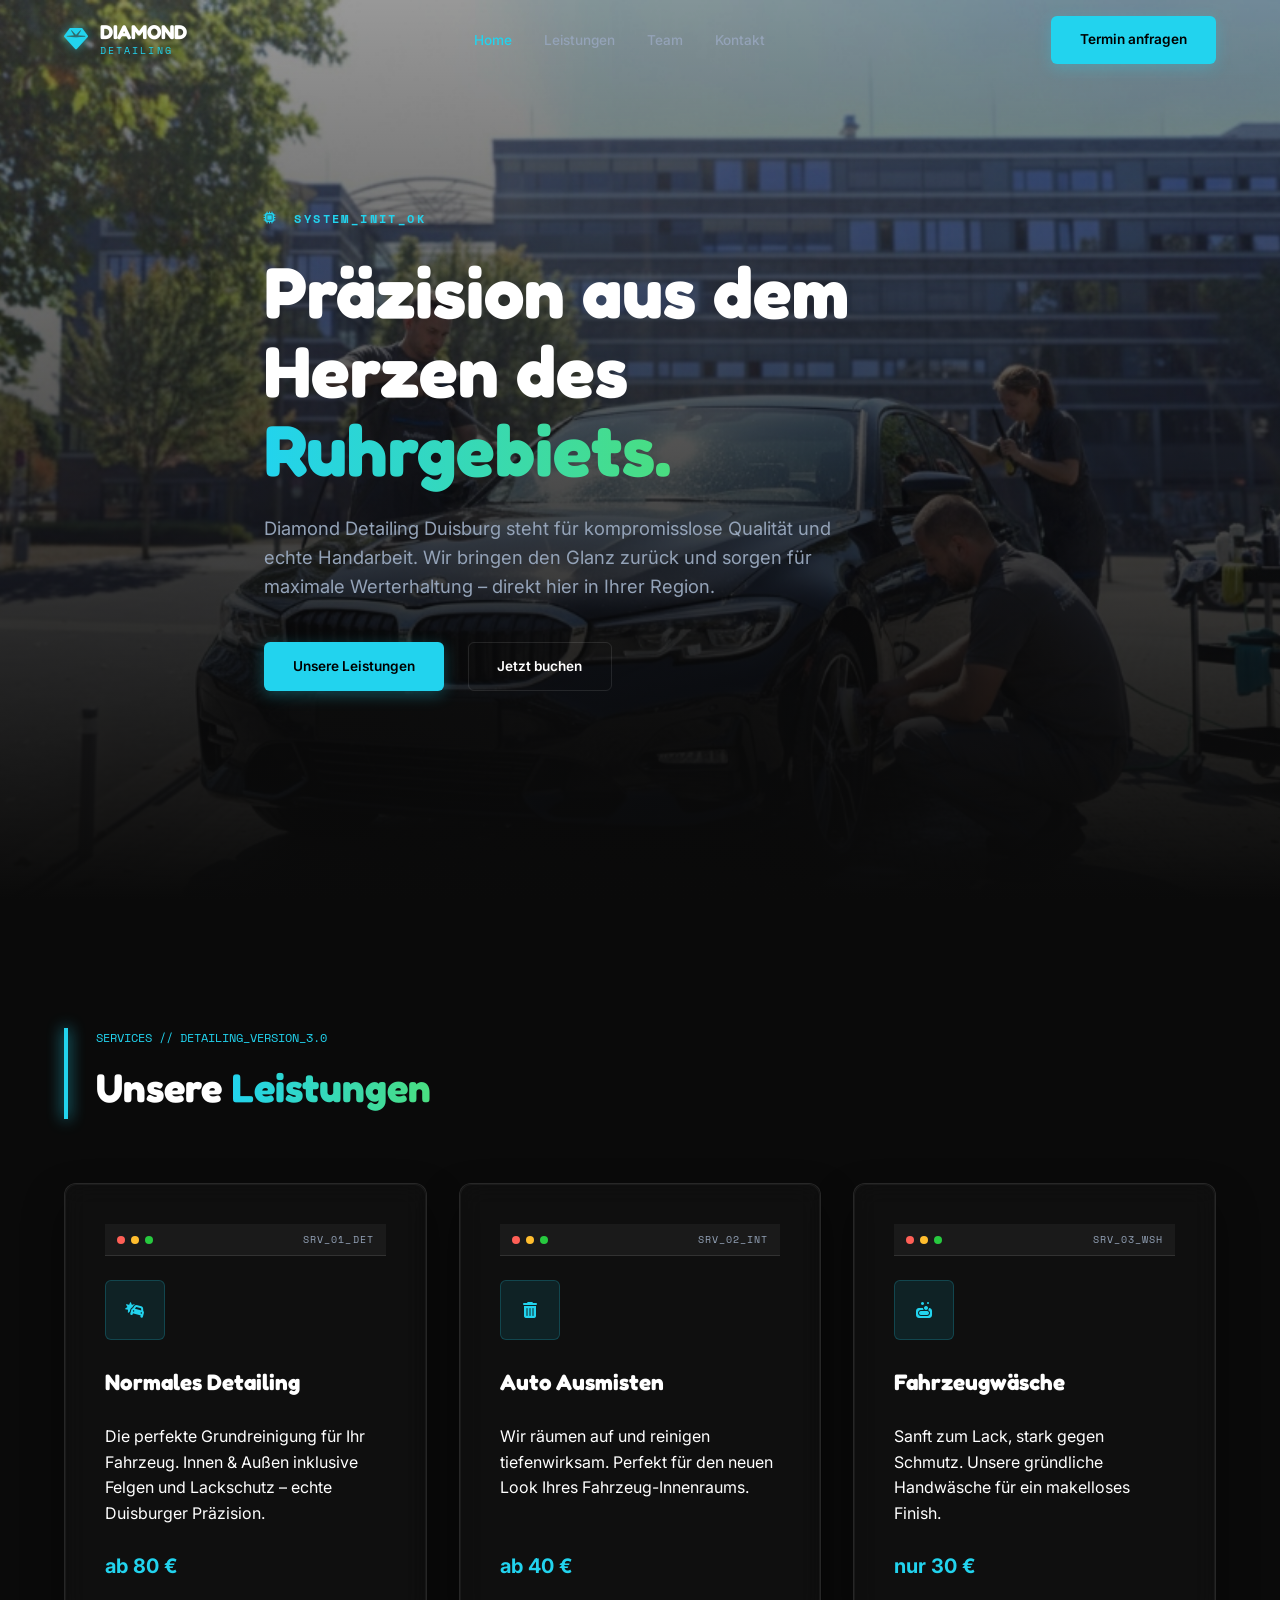
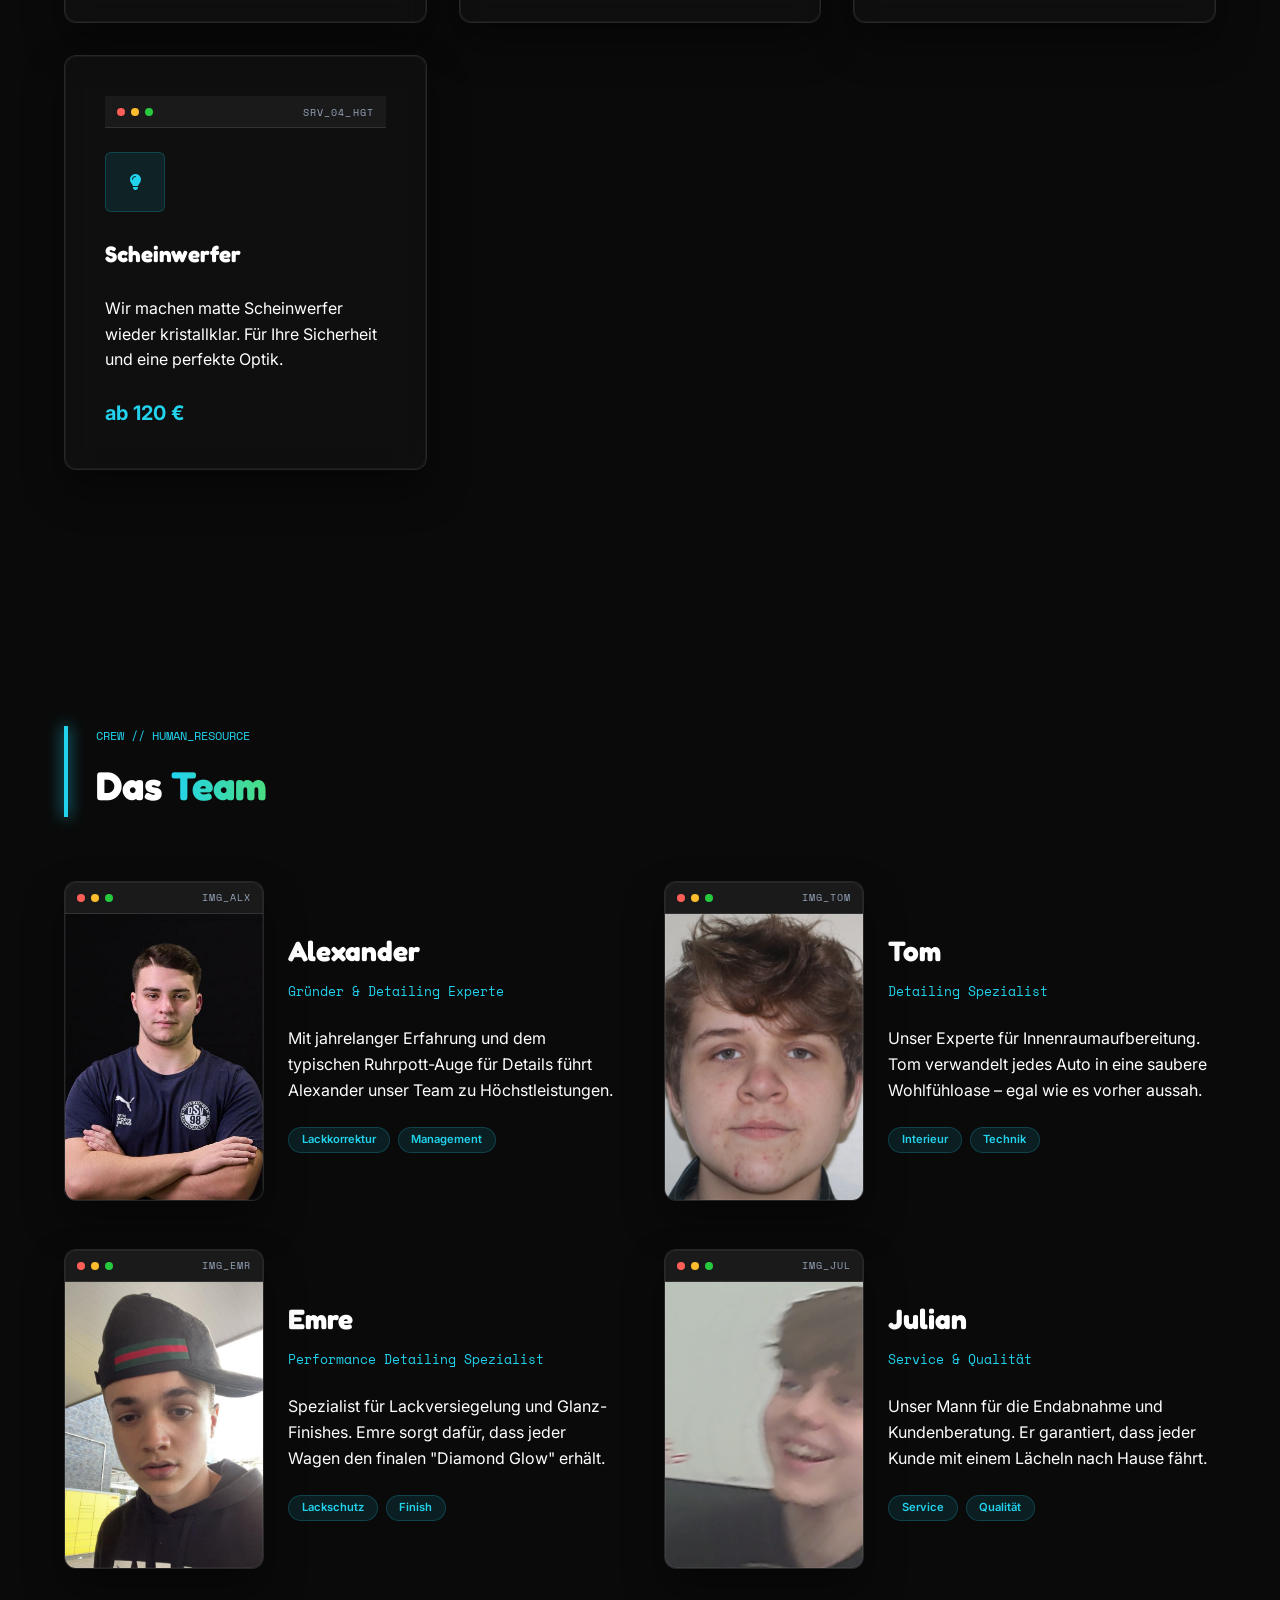
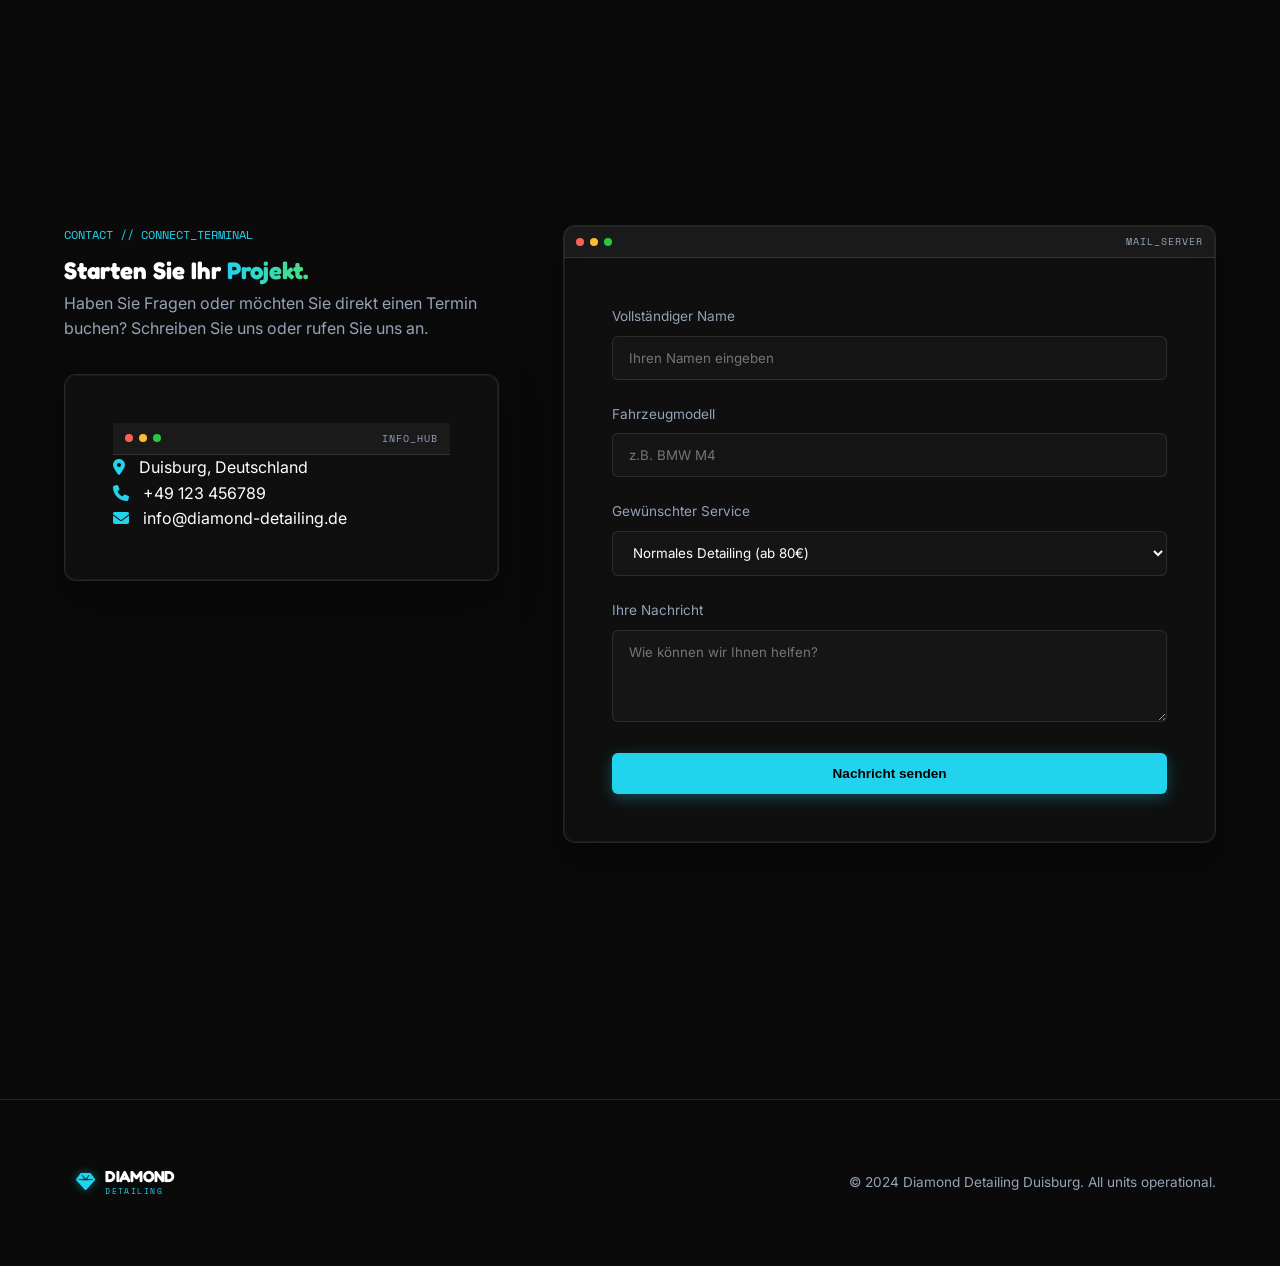
==== commit d5290e11: "Add files via upload" ====
--- a/index.html
+++ b/index.html
@@ -3,104 +3,59 @@
 <head>
     <meta charset="UTF-8">
     <meta name="viewport" content="width=device-width, initial-scale=1.0">
-    <title>Diamond Detailing Duisburg | Professionelle Fahrzeugaufbereitung</title>
-    <meta name="description" content="Professionelle Fahrzeugaufbereitung, Keramikversiegelung und Lackpflege in Duisburg. Über 10 Jahre Erfahrung. Jetzt Termin buchen.">
-    <link rel="preconnect" href="https://fonts.googleapis.com">
-    <link href="https://fonts.googleapis.com/css2?family=Cormorant+Garamond:wght@400;500;600;700&family=Inter:wght@300;400;500;600&display=swap" rel="stylesheet">
+    <title>Diamond Detailing | Premium Fahrzeugaufbereitung Duisburg</title>
+    <meta name="description" content="Professionelle Fahrzeugaufbereitung in Duisburg. Diamond Detailing bietet Innenraum-Tiefenreinigung, Lackkorrektur und Scheinwerfer-Aufbereitung ab 80€.">
     <link rel="stylesheet" href="style.css">
+    <!-- Font Awesome for Icons -->
+    <link rel="stylesheet" href="https://cdnjs.cloudflare.com/ajax/libs/font-awesome/6.4.0/css/all.min.css">
 </head>
 <body>
 
+    <!-- Background Animation -->
+    <div class="bg-waves">
+        <div class="wave-pattern"></div>
+    </div>
+
+    <div class="transition-overlay"></div>
+
     <!-- NAVIGATION -->
-    <nav id="navbar">
+    <nav id="mainNav">
         <div class="container nav-content">
-            <div class="logo">
-                <span class="logo-diamond">◆</span>
+            <a href="#" class="logo">
+                <div class="logo-diamond"><i class="fa-solid fa-gem"></i></div>
                 <div class="logo-text">
                     <span class="logo-main">DIAMOND</span>
-                    <span class="logo-sub">DETAILING DUISBURG</span>
-                </div>
-            </div>
-            <ul class="nav-links" id="nav-menu">
-                <li><a href="#home">Home</a></li>
+                    <span class="logo-sub">DETAILING</span>
+                </div>
+            </a>
+            <ul class="nav-links">
+                <li><a href="#home" class="active">Home</a></li>
                 <li><a href="#services">Leistungen</a></li>
-                <li><a href="#pakete">Pakete</a></li>
-                <li><a href="#ueber-uns">Über uns</a></li>
                 <li><a href="#team">Team</a></li>
-                <li><a href="#standort">Standort</a></li>
-                <li><a href="#kontakt">Kontakt</a></li>
+                <li><a href="#contact">Kontakt</a></li>
             </ul>
-            <div class="nav-actions">
-                <a href="tel:+4912345678" class="nav-phone">
-                    <svg width="16" height="16" viewBox="0 0 24 24" fill="none" stroke="currentColor" stroke-width="2"><path d="M22 16.92v3a2 2 0 01-2.18 2 19.79 19.79 0 01-8.63-3.07A19.5 19.5 0 013.07 10a19.79 19.79 0 01-3.07-8.63A2 2 0 012 .18h3a2 2 0 012 1.72 12.84 12.84 0 00.7 2.81 2 2 0 01-.45 2.11L6.09 7.91a16 16 0 006 6l1.27-1.27a2 2 0 012.11-.45 12.84 12.84 0 002.81.7A2 2 0 0122 14.92z"></path></svg>
-                    +49 123 456 789
-                </a>
-                <a href="#kontakt" class="btn btn-primary">Termin buchen</a>
-                <button class="mobile-menu-btn" id="mobile-menu-btn" aria-label="Menü öffnen">
-                    <span></span>
-                    <span></span>
-                    <span></span>
-                </button>
-            </div>
+            <a href="#contact" class="btn btn-primary">Termin anfragen</a>
         </div>
     </nav>
 
-    <!-- HERO -->
+    <!-- HERO SECTION -->
     <section class="hero" id="home">
         <div class="hero-bg">
-            <img src="hero_bmw.jpg" alt="Diamond Detailing Team bei der Arbeit an einem BMW" class="hero-img">
+            <img src="hero_bmw.jpg" alt="Diamond Detailing BMW" class="hero-img">
             <div class="hero-overlay"></div>
+            <div class="hero-hud">
+                <div class="hero-scanline"></div>
+            </div>
         </div>
         <div class="container hero-content">
-            <div class="hero-badge reveal">Duisburg · NRW · Ruhrgebiet</div>
-            <h1 class="reveal">Ihr Fahrzeug.<br><span class="gold-text">Makellos gepflegt.</span></h1>
-            <p class="reveal">Professionelle Aufbereitung mit Premium-Produkten. Vom ersten Handschlag bis zum letzten Glanz – wir arbeiten mit Leidenschaft für Ihr Fahrzeug.</p>
-            <div class="hero-cta reveal">
-                <a href="#kontakt" class="btn btn-primary">Jetzt Termin buchen</a>
-                <a href="#leistungen" class="btn btn-outline">Leistungen ansehen</a>
-            </div>
-            <div class="hero-stats reveal">
-                <div class="hero-stat">
-                    <span class="stat-num">10+</span>
-                    <span class="stat-label">Jahre Erfahrung</span>
-                </div>
-                <div class="stat-divider"></div>
-                <div class="hero-stat">
-                    <span class="stat-num">2.000+</span>
-                    <span class="stat-label">Aufbereitungen</span>
-                </div>
-                <div class="stat-divider"></div>
-                <div class="hero-stat">
-                    <span class="stat-num">5.0 ★</span>
-                    <span class="stat-label">Google Bewertung</span>
-                </div>
-            </div>
-        </div>
-        <a href="#services" class="scroll-down" aria-label="Nach unten scrollen">
-            <span></span>
-        </a>
-    </section>
-
-    <!-- INTRO STRIP -->
-    <section class="intro-strip">
-        <div class="container">
-            <div class="strip-items">
-                <div class="strip-item">
-                    <svg width="24" height="24" viewBox="0 0 24 24" fill="none" stroke="currentColor" stroke-width="1.5"><path d="M12 22s8-4 8-10V5l-8-3-8 3v7c0 6 8 10 8 10z"/></svg>
-                    <span>Zertifizierte Produkte</span>
-                </div>
-                <div class="strip-item">
-                    <svg width="24" height="24" viewBox="0 0 24 24" fill="none" stroke="currentColor" stroke-width="1.5"><circle cx="12" cy="12" r="10"/><polyline points="12 6 12 12 16 14"/></svg>
-                    <span>Termingerechte Lieferung</span>
-                </div>
-                <div class="strip-item">
-                    <svg width="24" height="24" viewBox="0 0 24 24" fill="none" stroke="currentColor" stroke-width="1.5"><path d="M17 21v-2a4 4 0 00-4-4H5a4 4 0 00-4 4v2"/><circle cx="9" cy="7" r="4"/><path d="M23 21v-2a4 4 0 00-3-3.87"/><path d="M16 3.13a4 4 0 010 7.75"/></svg>
-                    <span>Professionelles Team</span>
-                </div>
-                <div class="strip-item">
-                    <svg width="24" height="24" viewBox="0 0 24 24" fill="none" stroke="currentColor" stroke-width="1.5"><polyline points="20 12 20 22 4 22 4 12"/><rect x="2" y="7" width="20" height="5"/><path d="M12 22V7"/><path d="M12 7H7.5a2.5 2.5 0 010-5C11 2 12 7 12 7z"/><path d="M12 7h4.5a2.5 2.5 0 000-5C13 2 12 7 12 7z"/></svg>
-                    <span>Mobile Aufbereitung</span>
-                </div>
+            <div class="hero-label mono reveal">
+                <i class="fa-solid fa-microchip"></i> <span>SYSTEM_INIT_OK</span>
+            </div>
+            <h1 class="reveal">Präzision aus dem Herzen des <span class="text-gradient">Ruhrgebiets.</span></h1>
+            <p class="reveal">Diamond Detailing Duisburg steht für kompromisslose Qualität und echte Handarbeit. Wir bringen den Glanz zurück und sorgen für maximale Werterhaltung – direkt hier in Ihrer Region.</p>
+            <div class="hero-actions reveal">
+                <a href="#services" class="btn btn-primary">Unsere Leistungen</a>
+                <a href="#contact" class="btn btn-outline">Jetzt buchen</a>
             </div>
         </div>
     </section>
@@ -109,454 +64,250 @@
     <section class="services" id="services">
         <div class="container">
             <div class="section-header reveal">
-                <span class="section-tag">Was wir anbieten</span>
-                <h2>Unsere <span class="gold-text">Leistungen</span></h2>
-                <p class="section-sub">Maßgeschneiderte Pflege für jeden Anspruch – von der Basisreinigung bis zur vollständigen Fahrzeugrestaurierung.</p>
-            </div>
+                <span class="section-tag">SERVICES // DETAILING_VERSION_3.0</span>
+                <h2>Unsere <span class="text-gradient">Leistungen</span></h2>
+            </div>
+
             <div class="services-grid">
-                <div class="service-card reveal">
-                    <div class="service-number">01</div>
+                <!-- Service 1 -->
+                <div class="window-frame service-card reveal">
+                    <div class="window-header">
+                        <div class="window-dot dot-red"></div>
+                        <div class="window-dot dot-yellow"></div>
+                        <div class="window-dot dot-green"></div>
+                        <div class="window-title">SRV_01_DET</div>
+                    </div>
                     <div class="service-icon-wrap">
-                        <svg width="32" height="32" viewBox="0 0 24 24" fill="none" stroke="currentColor" stroke-width="1.5"><path d="M12 2L2 7l10 5 10-5-10-5z"/><path d="M2 17l10 5 10-5"/><path d="M2 12l10 5 10-5"/></svg>
-                    </div>
-                    <h3>Diamond Detailing</h3>
-                    <p>Innen- und Außenreinigung auf höchstem Niveau. Polieren, Wachsen, Lederpflege – Ihr Fahrzeug erstrahlt wie neu.</p>
-                    <div class="service-price">Ab 199 €</div>
-                    <a href="#kontakt" class="service-link">Anfragen →</a>
-                </div>
-                <div class="service-card reveal featured-card">
-                    <div class="service-badge">Bestseller</div>
-                    <div class="service-number">02</div>
+                        <i class="fa-solid fa-car-burst"></i>
+                    </div>
+                    <h3>Normales Detailing</h3>
+                    <p>Die perfekte Grundreinigung für Ihr Fahrzeug. Innen & Außen inklusive Felgen und Lackschutz – echte Duisburger Präzision.</p>
+                    <span class="service-price">ab 80 €</span>
+                </div>
+
+                <!-- Service 2 -->
+                <div class="window-frame service-card reveal">
+                    <div class="window-header">
+                        <div class="window-dot dot-red"></div>
+                        <div class="window-dot dot-yellow"></div>
+                        <div class="window-dot dot-green"></div>
+                        <div class="window-title">SRV_02_INT</div>
+                    </div>
                     <div class="service-icon-wrap">
-                        <svg width="32" height="32" viewBox="0 0 24 24" fill="none" stroke="currentColor" stroke-width="1.5"><circle cx="12" cy="12" r="10"/><path d="M12 8v4l3 3"/></svg>
-                    </div>
-                    <h3>Keramik-Versiegelung</h3>
-                    <p>Langzeit-Lackschutz durch professionelle 9H Nano-Keramikbeschichtung. Schutz vor Umwelteinflüssen für Jahre.</p>
-                    <div class="service-price">Ab 499 €</div>
-                    <a href="#kontakt" class="service-link">Anfragen →</a>
-                </div>
-                <div class="service-card reveal">
-                    <div class="service-number">03</div>
+                        <i class="fa-solid fa-trash-can"></i>
+                    </div>
+                    <h3>Auto Ausmisten</h3>
+                    <p>Wir räumen auf und reinigen tiefenwirksam. Perfekt für den neuen Look Ihres Fahrzeug-Innenraums.</p>
+                    <span class="service-price">ab 40 €</span>
+                </div>
+
+                <!-- Service 3 -->
+                <div class="window-frame service-card reveal">
+                    <div class="window-header">
+                        <div class="window-dot dot-red"></div>
+                        <div class="window-dot dot-yellow"></div>
+                        <div class="window-dot dot-green"></div>
+                        <div class="window-title">SRV_03_WSH</div>
+                    </div>
                     <div class="service-icon-wrap">
-                        <svg width="32" height="32" viewBox="0 0 24 24" fill="none" stroke="currentColor" stroke-width="1.5"><path d="M14.5 10c-.83 0-1.5-.67-1.5-1.5v-5c0-.83.67-1.5 1.5-1.5s1.5.67 1.5 1.5v5c0 .83-.67 1.5-1.5 1.5z"/><path d="M20.5 10H19V8.5c0-.83.67-1.5 1.5-1.5s1.5.67 1.5 1.5-.67 1.5-1.5 1.5z"/><path d="M9.5 14c.83 0 1.5.67 1.5 1.5v5c0 .83-.67 1.5-1.5 1.5S8 21.33 8 20.5v-5c0-.83.67-1.5 1.5-1.5z"/><path d="M3.5 14H5v1.5c0 .83-.67 1.5-1.5 1.5S2 16.33 2 15.5 2.67 14 3.5 14z"/><path d="M14 14.5c0-.83.67-1.5 1.5-1.5h5c.83 0 1.5.67 1.5 1.5s-.67 1.5-1.5 1.5h-5c-.83 0-1.5-.67-1.5-1.5z"/><path d="M15.5 19H14v1.5c0 .83.67 1.5 1.5 1.5s1.5-.67 1.5-1.5-.67-1.5-1.5-1.5z"/><path d="M10 9.5C10 8.67 9.33 8 8.5 8h-5C2.67 8 2 8.67 2 9.5S2.67 11 3.5 11h5c.83 0 1.5-.67 1.5-1.5z"/><path d="M8.5 5H10V3.5C10 2.67 9.33 2 8.5 2S7 2.67 7 3.5 7.67 5 8.5 5z"/></svg>
-                    </div>
-                    <h3>Lackaufbereitung</h3>
-                    <p>Professionelle Lackkorrektur und Politur. Kratzer, Swirls und Oxidationen werden gezielt behandelt.</p>
-                    <div class="service-price">Ab 299 €</div>
-                    <a href="#kontakt" class="service-link">Anfragen →</a>
-                </div>
-                <div class="service-card reveal">
-                    <div class="service-number">04</div>
+                        <i class="fa-solid fa-soap"></i>
+                    </div>
+                    <h3>Fahrzeugwäsche</h3>
+                    <p>Sanft zum Lack, stark gegen Schmutz. Unsere gründliche Handwäsche für ein makelloses Finish.</p>
+                    <span class="service-price">nur 30 €</span>
+                </div>
+
+                <!-- Service 4 -->
+                <div class="window-frame service-card reveal">
+                    <div class="window-header">
+                        <div class="window-dot dot-red"></div>
+                        <div class="window-dot dot-yellow"></div>
+                        <div class="window-dot dot-green"></div>
+                        <div class="window-title">SRV_04_HGT</div>
+                    </div>
                     <div class="service-icon-wrap">
-                        <svg width="32" height="32" viewBox="0 0 24 24" fill="none" stroke="currentColor" stroke-width="1.5"><rect x="3" y="3" width="18" height="18" rx="2"/><path d="M3 9h18"/><path d="M9 21V9"/></svg>
-                    </div>
-                    <h3>Innenaufbereitung</h3>
-                    <p>Tiefenreinigung des Innenraums, Lederpflege, Kunststoffversiegelung. Angenehmer Neuwagengeruch.</p>
-                    <div class="service-price">Ab 149 €</div>
-                    <a href="#kontakt" class="service-link">Anfragen →</a>
+                        <i class="fa-solid fa-lightbulb"></i>
+                    </div>
+                    <h3>Scheinwerfer</h3>
+                    <p>Wir machen matte Scheinwerfer wieder kristallklar. Für Ihre Sicherheit und eine perfekte Optik.</p>
+                    <span class="service-price">ab 120 €</span>
                 </div>
             </div>
         </div>
     </section>
 
-    <!-- PAKETE -->
-    <section class="pakete" id="pakete">
-        <div class="container">
-            <div class="section-header reveal">
-                <span class="section-tag">Sparpakete</span>
-                <h2>Exklusive <span class="gold-text">Pakete</span></h2>
-                <p class="section-sub">Kombinieren Sie unsere Leistungen für maximalen Schutz und optimale Ersparnis.</p>
-            </div>
-            <div class="pakete-grid">
-                <div class="paket-card reveal">
-                    <div class="paket-header">
-                        <h3>Glanz-Abo</h3>
-                        <p>3× Diamond Detailing im Jahr</p>
-                    </div>
-                    <ul class="paket-features">
-                        <li><span class="check">✓</span> 3× Innen- &amp; Außenreinigung</li>
-                        <li><span class="check">✓</span> Priorisierte Terminvergabe</li>
-                        <li><span class="check">✓</span> Fahrzeug-Zustandsbericht</li>
-                        <li><span class="check">✓</span> Mobile Aufbereitung inklusive</li>
-                    </ul>
-                    <div class="paket-price">
-                        <div class="old-price">597 €</div>
-                        <div class="new-price">499 €</div>
-                        <div class="price-save">Sie sparen 98 €</div>
-                    </div>
-                    <a href="#kontakt" class="btn btn-outline full-width">Paket anfragen</a>
-                </div>
-                <div class="paket-card paket-premium reveal">
-                    <div class="paket-badge">Empfohlen</div>
-                    <div class="paket-header">
-                        <h3>Full Protection</h3>
-                        <p>Detailing + Keramikversiegelung</p>
-                    </div>
-                    <ul class="paket-features">
-                        <li><span class="check">✓</span> Komplettes Diamond Detailing</li>
-                        <li><span class="check">✓</span> 9H Keramikversiegelung</li>
-                        <li><span class="check">✓</span> 3 Jahre Garantie</li>
-                        <li><span class="check">✓</span> Gratis Pflege-Kit (€49 Wert)</li>
-                        <li><span class="check">✓</span> Jährlicher Kontrolltermin</li>
-                    </ul>
-                    <div class="paket-price">
-                        <div class="old-price">698 €</div>
-                        <div class="new-price">649 €</div>
-                        <div class="price-save">Sie sparen 49 €</div>
-                    </div>
-                    <a href="#kontakt" class="btn btn-primary full-width">Paket anfragen</a>
-                </div>
-            </div>
-        </div>
-    </section>
-
-    <!-- ÜBER UNS -->
-    <section class="ueber-uns" id="ueber-uns">
-        <div class="container">
-            <div class="ueber-grid">
-                <div class="ueber-img-col reveal">
-                    <img src="hero_bmw.jpg" alt="Unser Team bei der Arbeit" class="ueber-img">
-                    <div class="ueber-badge-card">
-                        <span class="badge-num">10+</span>
-                        <span class="badge-text">Jahre Expertise</span>
-                    </div>
-                </div>
-                <div class="ueber-text-col reveal">
-                    <span class="section-tag">Über Diamond Detailing</span>
-                    <h2>Leidenschaft für <span class="gold-text">Perfektion</span></h2>
-                    <p>Seit über 10 Jahren sind wir der vertrauensvolle Partner für Fahrzeugbesitzer in Duisburg und dem Ruhrgebiet. Unser zertifiziertes Team arbeitet ausschließlich mit professionellen Produkten marktführender Hersteller.</p>
-                    <p>Von der mobilen Aufbereitung an Ihrem Wunschort bis zur kompletten Restaurierung in unserer Werkstatt – wir passen uns Ihren Bedürfnissen an.</p>
-                    <div class="ueber-highlights">
-                        <div class="highlight-item">
-                            <svg width="20" height="20" viewBox="0 0 24 24" fill="none" stroke="currentColor" stroke-width="2"><polyline points="20 6 9 17 4 12"/></svg>
-                            <span>IDA zertifiziert</span>
-                        </div>
-                        <div class="highlight-item">
-                            <svg width="20" height="20" viewBox="0 0 24 24" fill="none" stroke="currentColor" stroke-width="2"><polyline points="20 6 9 17 4 12"/></svg>
-                            <span>Premium Produktpartner</span>
-                        </div>
-                        <div class="highlight-item">
-                            <svg width="20" height="20" viewBox="0 0 24 24" fill="none" stroke="currentColor" stroke-width="2"><polyline points="20 6 9 17 4 12"/></svg>
-                            <span>Klimaneutrale Reinigung</span>
-                        </div>
-                        <div class="highlight-item">
-                            <svg width="20" height="20" viewBox="0 0 24 24" fill="none" stroke="currentColor" stroke-width="2"><polyline points="20 6 9 17 4 12"/></svg>
-                            <span>Mobile Aufbereitung Ruhrgebiet</span>
-                        </div>
-                    </div>
-                    <a href="#kontakt" class="btn btn-primary">Termin vereinbaren</a>
-                </div>
-            </div>
-        </div>
-    </section>
-    <!-- UNSER TEAM -->
+    <!-- TEAM -->
     <section class="team" id="team">
         <div class="container">
             <div class="section-header reveal">
-                <span class="section-tag">Die Menschen hinter Diamond</span>
-                <h2>Unser <span class="gold-text">Team</span></h2>
-                <p class="section-sub">Zwei Experten, eine Leidenschaft – perfekte Fahrzeugaufbereitung. Alexander und Tom bringen ihre Stärken ein, um Ihr Fahrzeug zum Strahlen zu bringen.</p>
-            </div>
-
-            <!-- Group photo banner -->
-            <div class="team-group-photo reveal">
-                <img src="hero_bmw.jpg" alt="Das Diamond Detailing Team bei der Arbeit" class="team-group-img">
-                <div class="team-group-overlay">
-                    <div class="team-group-text">
-                        <span>◆ Das Team in Aktion</span>
-                    </div>
-                </div>
-            </div>
-
-            <!-- Individual team cards -->
+                <span class="section-tag">CREW // HUMAN_RESOURCE</span>
+                <h2>Das <span class="text-gradient">Team</span></h2>
+            </div>
+
             <div class="team-grid">
-
-                <!-- Alexander -->
+                <!-- Alexander (Blond) -->
                 <div class="team-card reveal">
-                    <div class="team-photo-wrap">
-                        <div class="team-photo" style="background-image: url('team_1.jpg'); background-position: center; background-size: cover;"></div>
-                        <div class="team-photo-overlay"></div>
+                    <div class="window-frame team-image-wrap">
+                        <div class="window-header">
+                            <div class="window-dot dot-red"></div>
+                            <div class="window-dot dot-yellow"></div>
+                            <div class="window-dot dot-green"></div>
+                            <div class="window-title">IMG_ALX</div>
+                        </div>
+                        <img src="team_2.jpg" alt="Alexander" class="team-img">
                     </div>
                     <div class="team-info">
                         <h3>Alexander</h3>
-                        <span class="team-role">Gründer &amp; Lackexperte</span>
-                        <p>Spezialist für Keramikversiegelungen und Lackkorrektur. Alexander führt Diamond Detailing mit dem Auge für das perfekte Finish.</p>
-                        <div class="team-skills">
+                        <span class="team-role">Gründer & Detailing Experte</span>
+                        <p>Mit jahrelanger Erfahrung und dem typischen Ruhrpott-Auge für Details führt Alexander unser Team zu Höchstleistungen.</p>
+                        <div class="skill-tags">
                             <span class="skill-tag">Lackkorrektur</span>
-                            <span class="skill-tag">Keramik</span>
-                            <span class="skill-tag">Polishing</span>
-                        </div>
-                    </div>
-                </div>
-
-                <!-- Tom -->
+                            <span class="skill-tag">Management</span>
+                        </div>
+                    </div>
+                </div>
+
+                <!-- Tom (Blue Shirt) -->
                 <div class="team-card reveal">
-                    <div class="team-photo-wrap">
-                        <div class="team-photo" style="background-image: url('team_2.jpg'); background-position: center; background-size: cover;"></div>
-                        <div class="team-photo-overlay"></div>
+                    <div class="window-frame team-image-wrap">
+                        <div class="window-header">
+                            <div class="window-dot dot-red"></div>
+                            <div class="window-dot dot-yellow"></div>
+                            <div class="window-dot dot-green"></div>
+                            <div class="window-title">IMG_TOM</div>
+                        </div>
+                        <img src="team_1.jpg" alt="Tom" class="team-img">
                     </div>
                     <div class="team-info">
                         <h3>Tom</h3>
                         <span class="team-role">Detailing Spezialist</span>
-                        <p>Unser Experte für Innenraumaufbereitung und Felgenpflege. Tom sorgt dafür, dass jedes Detail Ihres Fahrzeugs makellos wird.</p>
-                        <div class="team-skills">
-                            <span class="skill-tag">Innenraum</span>
-                            <span class="skill-tag">Felgenpflege</span>
-                            <span class="skill-tag">Detailing</span>
-                        </div>
-                    </div>
-                </div>
-
+                        <p>Unser Experte für Innenraumaufbereitung. Tom verwandelt jedes Auto in eine saubere Wohlfühloase – egal wie es vorher aussah.</p>
+                        <div class="skill-tags">
+                            <span class="skill-tag">Interieur</span>
+                            <span class="skill-tag">Technik</span>
+                        </div>
+                    </div>
+                </div>
+
+                <!-- Emre -->
+                <div class="team-card reveal">
+                    <div class="window-frame team-image-wrap">
+                        <div class="window-header">
+                            <div class="window-dot dot-red"></div>
+                            <div class="window-dot dot-yellow"></div>
+                            <div class="window-dot dot-green"></div>
+                            <div class="window-title">IMG_EMR</div>
+                        </div>
+                        <img src="team_3.jpg" alt="Emre" class="team-img" style="object-position: center top;">
+                    </div>
+                    <div class="team-info">
+                        <h3>Emre</h3>
+                        <span class="team-role">Performance Detailing Spezialist</span>
+                        <p>Spezialist für Lackversiegelung und Glanz-Finishes. Emre sorgt dafür, dass jeder Wagen den finalen "Diamond Glow" erhält.</p>
+                        <div class="skill-tags">
+                            <span class="skill-tag">Lackschutz</span>
+                            <span class="skill-tag">Finish</span>
+                        </div>
+                    </div>
+                </div>
+
+                <!-- Julian -->
+                <div class="team-card reveal">
+                    <div class="window-frame team-image-wrap">
+                        <div class="window-header">
+                            <div class="window-dot dot-red"></div>
+                            <div class="window-dot dot-yellow"></div>
+                            <div class="window-dot dot-green"></div>
+                            <div class="window-title">IMG_JUL</div>
+                        </div>
+                        <img src="team_4.jpg" alt="Julian" class="team-img" style="object-position: center top;">
+                    </div>
+                    <div class="team-info">
+                        <h3>Julian</h3>
+                        <span class="team-role">Service &amp; Qualität</span>
+                        <p>Unser Mann für die Endabnahme und Kundenberatung. Er garantiert, dass jeder Kunde mit einem Lächeln nach Hause fährt.</p>
+                        <div class="skill-tags">
+                            <span class="skill-tag">Service</span>
+                            <span class="skill-tag">Qualität</span>
+                        </div>
+                    </div>
+                </div>
             </div>
         </div>
     </section>
 
-    <!-- TESTIMONIALS -->
-    <section class="testimonials">
+    <!-- CONTACT -->
+    <section class="contact" id="contact">
         <div class="container">
-            <div class="section-header reveal">
-                <span class="section-tag">Kundenstimmen</span>
-                <h2>Was unsere Kunden <span class="gold-text">sagen</span></h2>
-            </div>
-            <div class="testimonials-grid">
-                <div class="testimonial-card reveal">
-                    <div class="stars">★★★★★</div>
-                    <p>"Absolut professionell. Mein BMW sah aus wie frisch aus dem Showroom. Klare Empfehlung!"</p>
-                    <div class="testimonial-author">
-                        <div class="author-avatar">MK</div>
-                        <div>
-                            <strong>Michael K.</strong>
-                            <span>BMW M3 Besitzer</span>
-                        </div>
-                    </div>
-                </div>
-                <div class="testimonial-card reveal">
-                    <div class="stars">★★★★★</div>
-                    <p>"Die Keramikversiegelung war ihr Geld wert. Ein Jahr später sieht der Lack noch immer perfekt aus."</p>
-                    <div class="testimonial-author">
-                        <div class="author-avatar">SB</div>
-                        <div>
-                            <strong>Sandra B.</strong>
-                            <span>Audi Q8 Besitzerin</span>
-                        </div>
-                    </div>
-                </div>
-                <div class="testimonial-card reveal">
-                    <div class="stars">★★★★★</div>
-                    <p>"Top Service, pünktlich, sauber, professionell. Diamond Detailing ist mein fester Ansprechpartner."</p>
-                    <div class="testimonial-author">
-                        <div class="author-avatar">TH</div>
-                        <div>
-                            <strong>Thomas H.</strong>
-                            <span>Porsche 911 Besitzer</span>
-                        </div>
+            <div class="contact-grid">
+                <div class="reveal">
+                    <span class="section-tag">CONTACT // CONNECT_TERMINAL</span>
+                    <h2>Starten Sie Ihr <span class="text-gradient">Projekt.</span></h2>
+                    <p style="color: var(--text-muted); margin-bottom: 2rem;">Haben Sie Fragen oder möchten Sie direkt einen Termin buchen? Schreiben Sie uns oder rufen Sie uns an.</p>
+                    
+                    <div class="contact-card window-frame" style="margin-bottom: 2rem;">
+                        <div class="window-header">
+                            <div class="window-dot dot-red"></div>
+                            <div class="window-dot dot-yellow"></div>
+                            <div class="window-dot dot-green"></div>
+                            <div class="window-title">INFO_HUB</div>
+                        </div>
+                        <p><i class="fa-solid fa-location-dot" style="color: var(--cyan); margin-right: 10px;"></i> Duisburg, Deutschland</p>
+                        <p><i class="fa-solid fa-phone" style="color: var(--cyan); margin-right: 10px;"></i> +49 123 456789</p>
+                        <p><i class="fa-solid fa-envelope" style="color: var(--cyan); margin-right: 10px;"></i> info@diamond-detailing.de</p>
+                    </div>
+                </div>
+
+                <div class="window-frame reveal">
+                    <div class="window-header">
+                        <div class="window-dot dot-red"></div>
+                        <div class="window-dot dot-yellow"></div>
+                        <div class="window-dot dot-green"></div>
+                        <div class="window-title">MAIL_SERVER</div>
+                    </div>
+                    <div class="contact-card">
+                        <form id="bookingForm">
+                            <div class="form-group">
+                                <label>Vollständiger Name</label>
+                                <input type="text" placeholder="Ihren Namen eingeben" required>
+                            </div>
+                            <div class="form-group">
+                                <label>Fahrzeugmodell</label>
+                                <input type="text" placeholder="z.B. BMW M4" required>
+                            </div>
+                            <div class="form-group">
+                                <label>Gewünschter Service</label>
+                                <select>
+                                    <option>Normales Detailing (ab 80€)</option>
+                                    <option>Auto Ausmisten</option>
+                                    <option>Fahrzeugwäsche</option>
+                                    <option>Scheinwerfer-Aufbereitung</option>
+                                </select>
+                            </div>
+                            <div class="form-group">
+                                <label>Ihre Nachricht</label>
+                                <textarea rows="4" placeholder="Wie können wir Ihnen helfen?"></textarea>
+                            </div>
+                            <button type="submit" class="btn btn-primary" style="width: 100%;">Nachricht senden</button>
+                        </form>
                     </div>
                 </div>
             </div>
         </div>
     </section>
 
-    <!-- STANDORT & MAP -->
-    <section class="standort" id="standort">
-        <div class="container">
-            <div class="section-header reveal">
-                <span class="section-tag">Wo Sie uns finden</span>
-                <h2>Unser <span class="gold-text">Standort</span></h2>
-                <p class="section-sub">Besuchen Sie uns in Duisburg oder nutzen Sie unseren mobilen Service – wir kommen zu Ihnen im gesamten Ruhrgebiet.</p>
-            </div>
-            <div class="standort-grid reveal">
-                <div class="standort-info">
-                    <div class="standort-detail">
-                        <div class="standort-icon">
-                            <svg width="22" height="22" viewBox="0 0 24 24" fill="none" stroke="currentColor" stroke-width="1.5"><path d="M21 10c0 7-9 13-9 13s-9-6-9-13a9 9 0 0118 0z"/><circle cx="12" cy="10" r="3"/></svg>
-                        </div>
-                        <div>
-                            <strong>Adresse</strong>
-                            <p>Königsstraße 1<br>47051 Duisburg</p>
-                        </div>
-                    </div>
-                    <div class="standort-detail">
-                        <div class="standort-icon">
-                            <svg width="22" height="22" viewBox="0 0 24 24" fill="none" stroke="currentColor" stroke-width="1.5"><circle cx="12" cy="12" r="10"/><polyline points="12 6 12 12 16 14"/></svg>
-                        </div>
-                        <div>
-                            <strong>Öffnungszeiten</strong>
-                            <p>Mo–Fr: 08:00 – 18:00 Uhr<br>Sa: 09:00 – 15:00 Uhr</p>
-                        </div>
-                    </div>
-                    <div class="standort-detail">
-                        <div class="standort-icon">
-                            <svg width="22" height="22" viewBox="0 0 24 24" fill="none" stroke="currentColor" stroke-width="1.5"><path d="M22 16.92v3a2 2 0 01-2.18 2A19.79 19.79 0 013.07 10 19.79 19.79 0 01.18 2.18h3a2 2 0 012 1.72c.127.96.361 1.903.7 2.81a2 2 0 01-.45 2.11L4.09 9.91a16 16 0 006 6l1.27-1.27a2 2 0 012.11-.45c.907.339 1.85.573 2.81.7A2 2 0 0122 16.92z"/></svg>
-                        </div>
-                        <div>
-                            <strong>Telefon &amp; WhatsApp</strong>
-                            <p><a href="tel:+4912345678">+49 123 456 789</a><br><a href="https://wa.me/491769876543">+49 176 987 6543</a></p>
-                        </div>
-                    </div>
-                    <div class="standort-detail">
-                        <div class="standort-icon">
-                            <svg width="22" height="22" viewBox="0 0 24 24" fill="none" stroke="currentColor" stroke-width="1.5"><path d="M4 4h16c1.1 0 2 .9 2 2v12c0 1.1-.9 2-2 2H4c-1.1 0-2-.9-2-2V6c0-1.1.9-2 2-2z"/><polyline points="22,6 12,13 2,6"/></svg>
-                        </div>
-                        <div>
-                            <strong>E-Mail</strong>
-                            <p><a href="mailto:info@diamond-detailing.de">info@diamond-detailing.de</a></p>
-                        </div>
-                    </div>
-                    <a href="https://goo.gl/maps/duisburg" target="_blank" rel="noopener" class="btn btn-outline" style="margin-top: 1rem;">
-                        In Google Maps öffnen
-                    </a>
-                </div>
-                <div class="map-container">
-                    <iframe
-                        title="Standort Diamond Detailing Duisburg"
-                        src="https://www.openstreetmap.org/export/embed.html?bbox=6.7300%2C51.4200%2C6.8000%2C51.4600&layer=mapnik&marker=51.4340%2C6.7623"
-                        width="100%"
-                        height="420"
-                        style="border:0; border-radius: 12px;"
-                        allowfullscreen=""
-                        loading="lazy"
-                        referrerpolicy="no-referrer-when-downgrade">
-                    </iframe>
-                </div>
-            </div>
-        </div>
-    </section>
-
-    <!-- KONTAKT / BUCHUNG -->
-    <section class="kontakt" id="kontakt">
-        <div class="container">
-            <div class="kontakt-grid">
-                <div class="kontakt-info reveal">
-                    <span class="section-tag">Buchung</span>
-                    <h2>Termin <span class="gold-text">vereinbaren</span></h2>
-                    <p>Beschreiben Sie Ihr Fahrzeug und Ihre Wünsche – wir melden uns innerhalb von 24 Stunden mit einem unverbindlichen Angebot.</p>
-                    <div class="kontakt-guarantee">
-                        <svg width="20" height="20" viewBox="0 0 24 24" fill="none" stroke="currentColor" stroke-width="2"><path d="M12 22s8-4 8-10V5l-8-3-8 3v7c0 6 8 10 8 10z"/></svg>
-                        <span>Kostenlose Erstberatung &amp; unverbindliches Angebot</span>
-                    </div>
-                </div>
-                <form id="booking-form" class="kontakt-form reveal">
-                    <div class="form-row">
-                        <div class="form-group">
-                            <label for="name">Name *</label>
-                            <input type="text" id="name" name="name" placeholder="Ihr vollständiger Name" required>
-                        </div>
-                        <div class="form-group">
-                            <label for="email">E-Mail *</label>
-                            <input type="email" id="email" name="email" placeholder="ihre@email.de" required>
-                        </div>
-                    </div>
-                    <div class="form-row">
-                        <div class="form-group">
-                            <label for="phone">Telefon</label>
-                            <input type="tel" id="phone" name="phone" placeholder="+49 ...">
-                        </div>
-                        <div class="form-group">
-                            <label for="termin">Wunschtermin</label>
-                            <input type="date" id="termin" name="termin">
-                        </div>
-                    </div>
-                    <div class="form-group">
-                        <label for="service">Gewünschte Leistung *</label>
-                        <select id="service" name="service" required>
-                            <option value="" disabled selected>Bitte auswählen</option>
-                            <option>Diamond Detailing (ab 199 €)</option>
-                            <option>Keramik-Versiegelung (ab 499 €)</option>
-                            <option>Lackaufbereitung (ab 299 €)</option>
-                            <option>Innenaufbereitung (ab 149 €)</option>
-                            <option>Glanz-Abo Paket (499 €)</option>
-                            <option>Full Protection Paket (649 €)</option>
-                        </select>
-                    </div>
-                    <div class="form-group">
-                        <label for="fahrzeug">Fahrzeug &amp; Anmerkungen</label>
-                        <textarea id="fahrzeug" name="fahrzeug" rows="4" placeholder="z.B. BMW 3er, Bj. 2021 – Außenaufbereitung inkl. Felgenreinigung..."></textarea>
-                    </div>
-                    <button type="submit" class="btn btn-primary full-width" id="submit-btn">
-                        Anfrage absenden
-                    </button>
-                    <p id="form-msg" style="display:none; text-align:center; color: var(--gold); margin-top: 1rem; font-weight: 500;">
-                        ✓ Anfrage erhalten! Wir melden uns innerhalb von 24 Stunden.
-                    </p>
-                </form>
-            </div>
-        </div>
-    </section>
-
-    <!-- FOOTER -->
-    <footer class="footer">
-        <div class="container">
-            <div class="footer-top">
-                <div class="footer-brand">
-                    <div class="logo">
-                        <span class="logo-diamond">◆</span>
-                        <div class="logo-text">
-                            <span class="logo-main">DIAMOND</span>
-                            <span class="logo-sub">DETAILING DUISBURG</span>
-                        </div>
-                    </div>
-                    <p>Professionelle Fahrzeugaufbereitung im Herzen des Ruhrgebiets.</p>
-                </div>
-                <div class="footer-links">
-                    <h4>Navigation</h4>
-                    <ul>
-                        <li><a href="#home">Home</a></li>
-                        <li><a href="#services">Leistungen</a></li>
-                        <li><a href="#pakete">Pakete</a></li>
-                        <li><a href="#standort">Standort</a></li>
-                        <li><a href="#kontakt">Kontakt</a></li>
-                    </ul>
-                </div>
-                <div class="footer-links">
-                    <h4>Leistungen</h4>
-                    <ul>
-                        <li><a href="#services">Diamond Detailing</a></li>
-                        <li><a href="#services">Keramikversiegelung</a></li>
-                        <li><a href="#services">Lackaufbereitung</a></li>
-                        <li><a href="#services">Innenaufbereitung</a></li>
-                    </ul>
-                </div>
-                <div class="footer-links">
-                    <h4>Rechtliches</h4>
-                    <ul>
-                        <li><a href="#impressum-modal">Impressum</a></li>
-                        <li><a href="#privacy-modal">Datenschutz</a></li>
-                        <li><a href="#kontakt">AGB</a></li>
-                    </ul>
-                </div>
-            </div>
-            <div class="footer-bottom">
-                <p>&copy; 2026 Diamond Detailing Duisburg. Alle Rechte vorbehalten.</p>
-            </div>
+    <footer>
+        <div class="container footer-content">
+            <a href="#" class="logo" style="transform: scale(0.8); origin: left center;">
+                <div class="logo-diamond"><i class="fa-solid fa-gem"></i></div>
+                <div class="logo-text">
+                    <span class="logo-main">DIAMOND</span>
+                    <span class="logo-sub">DETAILING</span>
+                </div>
+            </a>
+            <p class="copyright">© 2024 Diamond Detailing Duisburg. All units operational.</p>
         </div>
     </footer>
-
-    <!-- IMPRESSUM MODAL -->
-    <div id="impressum-modal" class="modal-overlay">
-        <div class="modal-box">
-            <a href="#" class="modal-close" aria-label="Schließen">&times;</a>
-            <h2>Impressum</h2>
-            <div class="modal-body">
-                <p><strong>Angaben gemäß § 5 TMG:</strong><br>Diamond Detailing Duisburg<br>Königsstraße 1<br>47051 Duisburg</p>
-                <p><strong>Vertreten durch:</strong><br>Max Diamond</p>
-                <p><strong>Kontakt:</strong><br>Telefon: +49 123 456 789<br>E-Mail: info@diamond-detailing.de</p>
-                <p><strong>Umsatzsteuer-ID:</strong><br>DE 123 456 789</p>
-            </div>
-        </div>
-    </div>
-
-    <!-- DATENSCHUTZ MODAL -->
-    <div id="privacy-modal" class="modal-overlay">
-        <div class="modal-box">
-            <a href="#" class="modal-close" aria-label="Schließen">&times;</a>
-            <h2>Datenschutzerklärung</h2>
-            <div class="modal-body">
-                <p>Der Schutz Ihrer persönlichen Daten ist uns wichtig. Wir erheben und verarbeiten personenbezogene Daten nur im Rahmen der gesetzlichen Vorschriften (DSGVO).</p>
-                <p>Ihre Daten werden ausschließlich zur Bearbeitung Ihrer Anfragen verwendet und nicht an Dritte weitergegeben.</p>
-                <p><strong>Verantwortlicher:</strong> Diamond Detailing Duisburg, Königsstraße 1, 47051 Duisburg</p>
-            </div>
-        </div>
-    </div>
 
     <script src="main.js"></script>
 </body>
--- a/style.css
+++ b/style.css
@@ -1,221 +1,217 @@
-/* =========================================
-   DIAMOND DETAILING DUISBURG
-   Professional Theme – Charcoal & Gold
-   ========================================= */
-
-@import url('https://fonts.googleapis.com/css2?family=Cormorant+Garamond:wght@400;500;600;700&family=Inter:wght@300;400;500;600&display=swap');
-
-html {
-    scroll-behavior: smooth;
-}
+@import url('https://fonts.googleapis.com/css2?family=Fredoka:wght@400;600;700&family=Inter:wght@300;400;500;600&family=Space+Mono&display=swap');
 
 :root {
-    --bg:           #0f0f0f;
-    --surface:      #181818;
-    --surface-2:    #1f1f1f;
-    --border:       rgba(255,255,255,0.08);
-    --border-gold:  rgba(197,165,97,0.3);
-    --gold:         #c5a561;
-    --gold-light:   #e2c98a;
-    --text:         #f0ede7;
-    --text-muted:   #8a8580;
-    --text-dim:     #555;
-    --white:        #ffffff;
-    --transition:   all 0.35s cubic-bezier(0.4,0,0.2,1);
-    --radius:       10px;
-    --radius-lg:    18px;
-    --shadow:       0 8px 40px rgba(0,0,0,0.5);
-    --shadow-gold:  0 0 30px rgba(197,165,97,0.15);
-    --font-serif:   'Cormorant Garamond', Georgia, serif;
-    --font-sans:    'Inter', system-ui, sans-serif;
-}
-
-/* ---- RESET & BASE ---- */
-*, *::before, *::after {
+    /* Colors - Cyber-Retro Palette */
+    --bg: #0a0a0a;
+    --surface: #121212;
+    --surface-glass: rgba(18, 18, 18, 0.7);
+    
+    --cyan: #22d3ee;
+    --green: #4ade80;
+    --pink: #FF007F;
+    --red: #ff4b2b;
+    --yellow: #fde047;
+    --text: #ffffff;
+    --text-muted: #94a3b8;
+    
+    --border: rgba(255, 255, 255, 0.1);
+    --border-glow: rgba(34, 211, 238, 0.3);
+    
+    --radius: 12px;
+    --radius-sm: 6px;
+    --transition: all 0.3s cubic-bezier(0.4, 0, 0.2, 1);
+    --space-sm: 2rem;
+    --space-md: 4rem;
+    --space-lg: 8rem;
+}
+
+* {
     margin: 0;
     padding: 0;
     box-sizing: border-box;
 }
 
+html {
+    scroll-behavior: smooth;
+    font-size: 16px;
+}
+
 body {
-    background: var(--bg);
+    background-color: var(--bg);
     color: var(--text);
-    font-family: var(--font-sans);
-    font-size: 16px;
-    line-height: 1.65;
+    font-family: 'Inter', sans-serif;
+    line-height: 1.6;
     overflow-x: hidden;
 }
 
-img { max-width: 100%; display: block; }
-a { text-decoration: none; color: inherit; }
-ul { list-style: none; }
-
-::-webkit-scrollbar { width: 5px; }
-::-webkit-scrollbar-track { background: var(--bg); }
-::-webkit-scrollbar-thumb { background: var(--gold); border-radius: 10px; }
+h1, h2, h3, .logo-main {
+    font-family: 'Fredoka', sans-serif;
+    font-weight: 700;
+}
+
+.mono {
+    font-family: 'Space Mono', monospace;
+    text-transform: uppercase;
+    font-size: 0.75rem;
+    letter-spacing: 0.1em;
+}
 
 .container {
     max-width: 1200px;
     margin: 0 auto;
-    padding: 0 2rem;
-}
-
-/* ---- TYPOGRAPHY ---- */
-h1, h2, h3, h4 {
-    font-family: var(--font-serif);
-    font-weight: 600;
-    line-height: 1.15;
-    letter-spacing: -0.02em;
-}
-
-h1 { font-size: clamp(2.8rem, 6vw, 5rem); }
-h2 { font-size: clamp(2rem, 4vw, 3rem); }
-h3 { font-size: 1.4rem; font-weight: 500; }
-
-.gold-text {
-    color: var(--gold);
-}
-
-.section-tag {
-    display: inline-block;
-    font-size: 0.75rem;
-    font-weight: 600;
-    letter-spacing: 0.2em;
-    text-transform: uppercase;
-    color: var(--gold);
-    margin-bottom: 1rem;
-}
-
-.section-header {
-    text-align: center;
-    margin-bottom: 4rem;
-}
-
-.section-sub {
-    margin-top: 1rem;
+    padding: 0 1.5rem;
+}
+
+/* ---- BACKGROUND ANIMATION ---- */
+.bg-waves {
+    position: fixed;
+    inset: 0;
+    z-index: -1;
+    pointer-events: none;
+    opacity: 0.15;
+}
+
+.wave-pattern {
+    width: 100%;
+    height: 100%;
+    background-image: radial-gradient(circle, var(--cyan) 1px, transparent 1px);
+    background-size: 40px 40px;
+    mask-image: linear-gradient(to bottom, transparent, black 20%, black 80%, transparent);
+    animation: waveMove 20s linear infinite;
+}
+
+@keyframes waveMove {
+    from { background-position: 0 0; }
+    to { background-position: 400px 800px; }
+}
+
+/* ---- UI COMPONENTS: WINDOW FRAME ---- */
+.window-frame {
+    background: var(--surface-glass);
+    border: 1px solid var(--border);
+    border-radius: var(--radius);
+    overflow: hidden;
+    backdrop-filter: blur(12px);
+    box-shadow: 0 20px 40px rgba(0,0,0,0.4);
+    transition: var(--transition);
+    position: relative;
+}
+
+.window-frame::before {
+    content: '';
+    position: absolute;
+    inset: 0;
+    pointer-events: none;
+    border-radius: inherit;
+    box-shadow: inset 0 0 0 1px rgba(255, 255, 255, 0.05);
+}
+
+.window-header {
+    height: 32px;
+    background: rgba(255, 255, 255, 0.05);
+    display: flex;
+    align-items: center;
+    padding: 0 12px;
+    gap: 6px;
+    border-bottom: 1px solid var(--border);
+}
+
+.window-dot {
+    width: 8px;
+    height: 8px;
+    border-radius: 50%;
+}
+
+.dot-red { background: #ff5f56; }
+.dot-yellow { background: #ffbd2e; }
+.dot-green { background: #27c93f; }
+
+.window-title {
+    margin-left: auto;
+    font-size: 0.65rem;
     color: var(--text-muted);
-    max-width: 580px;
-    margin-left: auto;
-    margin-right: auto;
-    font-size: 1.05rem;
-}
-
-/* ---- BUTTONS ---- */
-.btn {
-    display: inline-flex;
-    align-items: center;
-    gap: 0.5rem;
-    padding: 0.85rem 2rem;
-    border-radius: var(--radius);
-    font-family: var(--font-sans);
-    font-size: 0.9rem;
-    font-weight: 500;
-    letter-spacing: 0.04em;
-    transition: var(--transition);
-    cursor: pointer;
-    border: none;
-    white-space: nowrap;
-}
-
-.btn-primary {
-    background: var(--gold);
-    color: #0f0f0f;
-}
-
-.btn-primary:hover {
-    background: var(--gold-light);
-    transform: translateY(-2px);
-    box-shadow: var(--shadow-gold);
-}
-
-.btn-outline {
-    background: transparent;
-    color: var(--text);
-    border: 1px solid var(--border);
-}
-
-.btn-outline:hover {
-    border-color: var(--gold);
-    color: var(--gold);
-    transform: translateY(-2px);
-}
-
-.full-width {
-    width: 100%;
-    justify-content: center;
-}
-
-/* ---- NAVIGATION ---- */
+    font-family: 'Space Mono', monospace;
+    letter-spacing: 0.1em;
+}
+
+.window-content {
+    position: relative;
+}
+
+/* ---- NAV ---- */
 nav {
     position: fixed;
     top: 0;
-    left: 0;
-    right: 0;
+    width: 100%;
+    height: 80px;
+    display: flex;
+    align-items: center;
     z-index: 1000;
-    padding: 1.2rem 0;
     transition: var(--transition);
 }
 
 nav.scrolled {
-    background: rgba(10,10,10,0.95);
-    backdrop-filter: blur(20px);
-    padding: 0.9rem 0;
+    height: 70px;
+    background: rgba(10, 10, 10, 0.85);
+    backdrop-filter: blur(10px);
     border-bottom: 1px solid var(--border);
 }
 
 .nav-content {
-    display: flex;
-    align-items: center;
+    width: 100%;
+    display: flex;
     justify-content: space-between;
+    align-items: center;
+}
+
+.logo {
+    display: flex;
+    align-items: center;
+    gap: 0.75rem;
+    text-decoration: none;
+}
+
+.logo-diamond {
+    color: var(--cyan);
+    font-size: 1.5rem;
+    text-shadow: 0 0 10px rgba(34, 211, 238, 0.5);
+}
+
+.logo-text {
+    display: flex;
+    flex-direction: column;
+}
+
+.logo-main {
+    color: var(--text);
+    font-size: 1.25rem;
+    line-height: 1;
+}
+
+.logo-sub {
+    color: var(--cyan);
+    font-size: 0.65rem;
+    letter-spacing: 0.2em;
+    font-family: 'Space Mono', monospace;
+}
+
+.nav-links {
+    display: flex;
     gap: 2rem;
-}
-
-.logo {
-    display: flex;
-    align-items: center;
-    gap: 0.75rem;
-    flex-shrink: 0;
-}
-
-.logo-diamond {
-    color: var(--gold);
-    font-size: 1.2rem;
-}
-
-.logo-text {
-    display: flex;
-    flex-direction: column;
-    line-height: 1.1;
-}
-
-.logo-main {
-    font-family: var(--font-serif);
-    font-size: 1.2rem;
-    font-weight: 700;
-    letter-spacing: 0.1em;
-    color: var(--white);
-}
-
-.logo-sub {
-    font-size: 0.6rem;
+    list-style: none;
+}
+
+.nav-links a {
+    text-decoration: none;
+    color: var(--text-muted);
+    font-size: 0.85rem;
     font-weight: 500;
-    letter-spacing: 0.18em;
-    color: var(--gold);
-    text-transform: uppercase;
-}
-
-.nav-links {
-    display: flex;
-    align-items: center;
-    gap: 2rem;
-}
-
-.nav-links a {
-    font-size: 0.875rem;
-    font-weight: 400;
-    color: rgba(255,255,255,0.7);
     transition: var(--transition);
     position: relative;
+}
+
+.nav-links a:hover, .nav-links a.active {
+    color: var(--cyan);
 }
 
 .nav-links a::after {
@@ -224,1056 +220,394 @@
     bottom: -4px;
     left: 0;
     width: 0;
-    height: 1px;
-    background: var(--gold);
+    height: 2px;
+    background: var(--cyan);
     transition: var(--transition);
 }
 
-.nav-links a:hover { color: var(--white); }
-.nav-links a:hover::after { width: 100%; }
-
-.nav-actions {
-    display: flex;
-    align-items: center;
-    gap: 1.5rem;
-    flex-shrink: 0;
-}
-
-.nav-phone {
-    display: flex;
-    align-items: center;
-    gap: 0.5rem;
+.nav-links a:hover::after {
+    width: 100%;
+}
+
+.btn {
+    padding: 0.8rem 1.8rem;
+    border-radius: var(--radius-sm);
+    font-weight: 600;
+    text-decoration: none;
     font-size: 0.85rem;
-    color: var(--text-muted);
     transition: var(--transition);
-}
-
-.nav-phone:hover { color: var(--gold); }
-
-.mobile-menu-btn {
-    display: none;
-    flex-direction: column;
-    gap: 5px;
+    display: inline-flex;
+    align-items: center;
+    justify-content: center;
     cursor: pointer;
-    padding: 4px;
-    background: none;
     border: none;
 }
 
-.mobile-menu-btn span {
-    display: block;
-    width: 24px;
-    height: 1.5px;
-    background: var(--white);
-    transition: var(--transition);
-}
-
-.mobile-menu-btn.active span:nth-child(1) { transform: translateY(6.5px) rotate(45deg); }
-.mobile-menu-btn.active span:nth-child(2) { opacity: 0; }
-.mobile-menu-btn.active span:nth-child(3) { transform: translateY(-6.5px) rotate(-45deg); }
+.btn-primary {
+    background: var(--cyan);
+    color: #000;
+    box-shadow: 0 4px 15px rgba(34, 211, 238, 0.3);
+}
+
+.btn-primary:hover {
+    transform: translateY(-2px);
+    box-shadow: 0 6px 20px rgba(34, 211, 238, 0.5);
+}
+
+.btn-outline {
+    background: transparent;
+    border: 1px solid var(--border);
+    color: var(--text);
+}
+
+.btn-outline:hover {
+    border-color: var(--cyan);
+    color: var(--cyan);
+}
 
 /* ---- HERO ---- */
 .hero {
+    height: 100vh;
+    display: flex;
+    align-items: center;
     position: relative;
-    height: 100vh;
-    min-height: 700px;
-    display: flex;
-    align-items: flex-end;
-    padding-bottom: 8rem;
+    overflow: hidden;
 }
 
 .hero-bg {
     position: absolute;
     inset: 0;
-    overflow: hidden;
+    z-index: -1;
 }
 
 .hero-img {
     width: 100%;
     height: 100%;
     object-fit: cover;
-    object-position: center 40%;
-    filter: blur(2px) brightness(0.45);
-    transform: scale(1.04);
-    transition: transform 8s ease;
+    filter: brightness(0.6);
 }
 
 .hero-overlay {
     position: absolute;
     inset: 0;
-    background:
-        linear-gradient(to right, rgba(10,10,10,0.85) 40%, rgba(10,10,10,0.2) 100%),
-        linear-gradient(to top, rgba(10,10,10,0.9) 0%, transparent 60%);
+    background: linear-gradient(to top, var(--bg) 0%, transparent 100%);
+}
+
+.hero-hud {
+    position: absolute;
+    inset: 0;
+    pointer-events: none;
+}
+
+.hero-scanline {
+    width: 100%;
+    height: 2px;
+    background: linear-gradient(90deg, transparent, var(--cyan), transparent);
+    position: absolute;
+    top: -100px;
+    left: 0;
+    opacity: 0.3;
+    animation: scan 8s linear infinite;
+}
+
+@keyframes scan {
+    0% { top: -100px; opacity: 0; }
+    5% { opacity: 0.5; }
+    95% { opacity: 0.5; }
+    100% { top: 110%; opacity: 0; }
 }
 
 .hero-content {
+    max-width: 800px;
+}
+
+.hero-label {
+    display: flex;
+    align-items: center;
+    gap: 1rem;
+    margin-bottom: 1.5rem;
+    color: var(--cyan);
+    font-weight: 600;
+    letter-spacing: 0.2em;
+}
+
+.hero h1 {
+    font-size: clamp(2.5rem, 8vw, 4.5rem);
+    line-height: 1.1;
+    margin-bottom: 1.5rem;
+}
+
+.text-gradient {
+    background: linear-gradient(90deg, var(--cyan), var(--green));
+    -webkit-background-clip: text;
+    -webkit-text-fill-color: transparent;
+}
+
+.hero p {
+    font-size: 1.15rem;
+    color: var(--text-muted);
+    margin-bottom: 2.5rem;
+    max-width: 600px;
+}
+
+.hero-actions {
+    display: flex;
+    gap: 1.5rem;
+}
+
+/* ---- SECTIONS ---- */
+section {
+    padding: var(--space-lg) 0;
     position: relative;
-    z-index: 2;
-    max-width: 700px;
-}
-
-.hero-badge {
-    display: inline-block;
+}
+
+.section-header {
+    margin-bottom: var(--space-md);
+    position: relative;
+    padding-left: 2rem;
+}
+
+.section-header::before {
+    content: '';
+    position: absolute;
+    left: 0;
+    top: 0;
+    height: 100%;
+    width: 4px;
+    background: var(--cyan);
+    box-shadow: 0 0 15px var(--cyan);
+}
+
+.section-tag {
+    font-family: 'Space Mono', monospace;
     font-size: 0.75rem;
-    font-weight: 500;
+    color: var(--cyan);
+    margin-bottom: 0.5rem;
+    display: block;
+}
+
+.section-header h2 {
+    font-size: 2.5rem;
+    margin-bottom: 1rem;
+}
+
+/* ---- TRANSITION OVERLAY ---- */
+.transition-overlay {
+    position: fixed;
+    inset: 0;
+    background: var(--bg);
+    z-index: 2000;
+    pointer-events: none;
+    transform: translateX(-100%);
+    transition: transform 0.6s cubic-bezier(0.8, 0, 0.2, 1);
+    display: flex;
+    align-items: center;
+    justify-content: center;
+    overflow: hidden;
+}
+
+.transition-overlay.active {
+    transform: translateX(0);
+}
+
+.transition-overlay::after {
+    content: 'DIAMOND_DETAILING_SYSTEM_REBOOT...';
+    color: var(--cyan);
+    font-family: 'Space Mono', monospace;
+    font-size: 0.8rem;
     letter-spacing: 0.2em;
-    text-transform: uppercase;
-    color: var(--gold);
-    padding: 0.4rem 1rem;
-    border: 1px solid var(--border-gold);
-    border-radius: 100px;
-    margin-bottom: 1.5rem;
-}
-
-.hero-content h1 {
-    margin-bottom: 1.5rem;
-    color: var(--white);
-}
-
-.hero-content p {
-    font-size: 1.1rem;
-    color: rgba(255,255,255,0.65);
-    max-width: 540px;
-    margin-bottom: 2.5rem;
-}
-
-.hero-cta {
-    display: flex;
-    gap: 1rem;
-    flex-wrap: wrap;
-    margin-bottom: 4rem;
-}
-
-.hero-stats {
-    display: flex;
-    align-items: center;
-    gap: 2rem;
-    padding-top: 2rem;
-    border-top: 1px solid var(--border);
-}
-
-.hero-stat { text-align: left; }
-
-.stat-num {
-    display: block;
-    font-family: var(--font-serif);
-    font-size: 1.8rem;
-    font-weight: 600;
-    color: var(--gold);
-}
-
-.stat-label {
-    font-size: 0.78rem;
-    color: var(--text-muted);
-    letter-spacing: 0.05em;
-}
-
-.stat-divider {
-    width: 1px;
-    height: 40px;
-    background: var(--border);
-}
-
-.scroll-down {
-    position: absolute;
-    bottom: 2.5rem;
-    left: 50%;
-    transform: translateX(-50%);
-    width: 36px;
-    height: 56px;
-    border: 1px solid rgba(255,255,255,0.2);
-    border-radius: 100px;
-    display: flex;
-    align-items: flex-start;
-    justify-content: center;
-    padding-top: 10px;
-    z-index: 2;
-}
-
-.scroll-down span {
-    display: block;
-    width: 4px;
-    height: 12px;
-    background: var(--gold);
-    border-radius: 10px;
-    animation: scrollBob 1.8s ease infinite;
-}
-
-@keyframes scrollBob {
-    0%, 100% { transform: translateY(0); opacity: 1; }
-    80% { transform: translateY(10px); opacity: 0; }
-}
-
-/* ---- INTRO STRIP ---- */
-.intro-strip {
-    background: var(--surface);
-    border-top: 1px solid var(--border);
-    border-bottom: 1px solid var(--border);
-    padding: 1.5rem 0;
-}
-
-.strip-items {
-    display: flex;
-    justify-content: space-between;
-    align-items: center;
-    flex-wrap: wrap;
-    gap: 1.5rem;
-}
-
-.strip-item {
-    display: flex;
-    align-items: center;
-    gap: 0.75rem;
-    font-size: 0.875rem;
-    color: var(--text-muted);
-}
-
-.strip-item svg { color: var(--gold); flex-shrink: 0; }
-
-/* ---- SERVICES ---- */
-.services {
-    padding: 7rem 0;
-}
-
+    opacity: 0;
+}
+
+.transition-overlay.active::after {
+    animation: glitchText 0.3s steps(2) infinite;
+    opacity: 1;
+}
+
+@keyframes glitchText {
+    0% { transform: translate(2px, 0); }
+    50% { transform: translate(-2px, 0); }
+    100% { transform: translate(0, 0); }
+}
+
+/* ---- SERVICES GRID ---- */
 .services-grid {
     display: grid;
-    grid-template-columns: repeat(auto-fit, minmax(260px, 1fr));
+    grid-template-columns: repeat(auto-fit, minmax(280px, 1fr));
+    gap: 2rem;
+}
+
+.service-card {
+    padding: 2.5rem;
+    display: flex;
+    flex-direction: column;
     gap: 1.5rem;
-}
-
-.service-card {
-    background: var(--surface);
-    border: 1px solid var(--border);
-    border-radius: var(--radius-lg);
-    padding: 2.5rem 2rem;
-    display: flex;
-    flex-direction: column;
-    gap: 1rem;
+    height: 100%;
+}
+
+.service-card:hover {
+    border-color: var(--cyan);
+    transform: translateY(-8px);
+}
+
+.service-icon-wrap {
+    width: 60px;
+    height: 60px;
+    display: flex;
+    align-items: center;
+    justify-content: center;
+    background: rgba(34, 211, 238, 0.1);
+    color: var(--cyan);
+    border-radius: var(--radius-sm);
+    border: 1px solid rgba(34, 211, 238, 0.2);
+}
+
+.service-card h3 {
+    font-size: 1.4rem;
+}
+
+.service-price {
+    font-weight: 700;
+    font-size: 1.25rem;
+    color: var(--cyan);
+    margin-top: auto;
+}
+
+/* ---- TEAM GRID ---- */
+.team-grid {
+    display: grid;
+    grid-template-columns: repeat(2, 1fr);
+    gap: 3rem;
+}
+
+.team-card {
+    display: grid;
+    grid-template-columns: 200px 1fr;
+    gap: 1.5rem;
+    align-items: center;
+}
+
+.placeholder-img {
     transition: var(--transition);
+}
+
+.team-card:hover .placeholder-img {
+    background: #252525 !important;
+    color: var(--cyan) !important;
+}
+
+.team-image-wrap {
+    height: 320px;
     position: relative;
-    overflow: hidden;
-}
-
-.service-card::before {
-    content: '';
-    position: absolute;
-    top: 0; left: 0; right: 0;
-    height: 2px;
-    background: linear-gradient(90deg, transparent, var(--gold), transparent);
-    opacity: 0;
-    transition: var(--transition);
-}
-
-.service-card:hover {
-    border-color: var(--border-gold);
-    transform: translateY(-6px);
-    box-shadow: var(--shadow);
-}
-
-.service-card:hover::before { opacity: 1; }
-
-.featured-card {
-    background: linear-gradient(145deg, var(--surface-2), var(--surface));
-    border-color: var(--border-gold);
-}
-
-.featured-card::before { opacity: 0.6; }
-
-.service-badge {
-    position: absolute;
-    top: 1.2rem;
-    right: 1.2rem;
-    background: var(--gold);
-    color: #0f0f0f;
+}
+
+.team-img {
+    width: 100%;
+    height: 100%;
+    object-fit: cover;
+}
+
+.team-info h3 {
+    font-size: 1.75rem;
+    margin-bottom: 0.5rem;
+}
+
+.team-role {
+    font-family: 'Space Mono', monospace;
+    color: var(--cyan);
+    font-size: 0.8rem;
+    margin-bottom: 1.5rem;
+    display: block;
+}
+
+.skill-tags {
+    display: flex;
+    flex-wrap: wrap;
+    gap: 0.5rem;
+    margin-top: 1.5rem;
+}
+
+.skill-tag {
     font-size: 0.7rem;
-    font-weight: 700;
-    letter-spacing: 0.08em;
-    padding: 0.25rem 0.7rem;
+    font-weight: 600;
+    padding: 0.2rem 0.8rem;
     border-radius: 100px;
-    text-transform: uppercase;
-}
-
-.service-number {
-    font-family: var(--font-serif);
-    font-size: 2.5rem;
-    color: var(--border);
-    line-height: 1;
-    font-weight: 600;
-}
-
-.service-icon-wrap {
-    color: var(--gold);
-    margin-bottom: 0.25rem;
-}
-
-.service-card h3 { margin-bottom: 0.25rem; }
-
-.service-card p {
-    color: var(--text-muted);
-    font-size: 0.9rem;
-    flex: 1;
-}
-
-.service-price {
-    font-family: var(--font-serif);
-    font-size: 1.5rem;
-    color: var(--gold);
-    font-weight: 600;
-    padding-top: 0.5rem;
-    border-top: 1px solid var(--border);
-}
-
-.service-link {
-    font-size: 0.875rem;
-    color: var(--text-muted);
-    font-weight: 500;
-    transition: var(--transition);
-}
-
-.service-link:hover { color: var(--gold); }
-
-/* ---- PAKETE ---- */
-.pakete {
-    padding: 7rem 0;
-    background: var(--surface);
-    border-top: 1px solid var(--border);
-    border-bottom: 1px solid var(--border);
-}
-
-.pakete-grid {
-    display: grid;
-    grid-template-columns: repeat(auto-fit, minmax(320px, 1fr));
-    gap: 2rem;
-}
-
-.paket-card {
-    background: var(--bg);
-    border: 1px solid var(--border);
-    border-radius: var(--radius-lg);
-    padding: 2.5rem;
-    display: flex;
-    flex-direction: column;
-    gap: 2rem;
-    position: relative;
-    transition: var(--transition);
-}
-
-.paket-card:hover {
-    border-color: var(--border-gold);
-    transform: translateY(-4px);
-}
-
-.paket-premium {
-    border-color: var(--border-gold);
-    background: linear-gradient(145deg, #1a1507, var(--bg));
-}
-
-.paket-badge {
-    position: absolute;
-    top: -14px;
-    left: 50%;
-    transform: translateX(-50%);
-    background: var(--gold);
-    color: #0f0f0f;
-    font-size: 0.72rem;
-    font-weight: 700;
-    letter-spacing: 0.1em;
-    padding: 0.3rem 1.2rem;
-    border-radius: 100px;
-    text-transform: uppercase;
-    white-space: nowrap;
-}
-
-.paket-header h3 {
-    font-size: 1.6rem;
-    margin-bottom: 0.25rem;
-}
-
-.paket-header p {
-    color: var(--text-muted);
-    font-size: 0.9rem;
-}
-
-.paket-features {
-    display: flex;
-    flex-direction: column;
-    gap: 0.75rem;
-}
-
-.paket-features li {
-    display: flex;
-    align-items: center;
-    gap: 0.75rem;
-    font-size: 0.9rem;
-}
-
-.check {
-    color: var(--gold);
-    font-weight: bold;
-}
-
-.paket-price {
-    border-top: 1px solid var(--border);
-    padding-top: 1.5rem;
-    margin-top: auto;
-}
-
-.old-price {
-    font-size: 0.95rem;
-    color: var(--text-dim);
-    text-decoration: line-through;
-    margin-bottom: 0.25rem;
-}
-
-.new-price {
-    font-family: var(--font-serif);
-    font-size: 2.8rem;
-    color: var(--gold);
-    font-weight: 600;
-    line-height: 1;
-    margin-bottom: 0.25rem;
-}
-
-.price-save {
-    font-size: 0.78rem;
-    color: #4caf78;
-    font-weight: 500;
-    letter-spacing: 0.03em;
-}
-
-/* ---- ÜBER UNS ---- */
-.ueber-uns {
-    padding: 7rem 0;
-}
-
-.ueber-grid {
-    display: grid;
-    grid-template-columns: 1fr 1fr;
-    gap: 5rem;
-    align-items: center;
-}
-
-.ueber-img-col {
-    position: relative;
-}
-
-.ueber-img {
-    width: 100%;
-    height: 520px;
-    object-fit: cover;
-    border-radius: var(--radius-lg);
-    object-position: center 30%;
-}
-
-.ueber-badge-card {
-    position: absolute;
-    bottom: -1.5rem;
-    right: -1.5rem;
-    background: var(--gold);
-    color: #0f0f0f;
-    border-radius: var(--radius);
-    padding: 1.5rem 2rem;
-    text-align: center;
-}
-
-.badge-num {
-    display: block;
-    font-family: var(--font-serif);
-    font-size: 2.5rem;
-    font-weight: 700;
-    line-height: 1;
-}
-
-.badge-text {
-    font-size: 0.8rem;
-    font-weight: 600;
-    letter-spacing: 0.05em;
-    text-transform: uppercase;
-}
-
-.ueber-text-col {
-    display: flex;
-    flex-direction: column;
-    gap: 1.25rem;
-}
-
-.ueber-text-col h2 { margin-bottom: 0.5rem; }
-
-.ueber-text-col p { color: var(--text-muted); }
-
-.ueber-highlights {
-    display: grid;
-    grid-template-columns: 1fr 1fr;
-    gap: 0.75rem;
-    margin: 0.5rem 0;
-}
-
-.highlight-item {
-    display: flex;
-    align-items: center;
-    gap: 0.6rem;
-    font-size: 0.875rem;
-    color: var(--text-muted);
-}
-
-.highlight-item svg { color: var(--gold); flex-shrink: 0; }
-
-/* ---- TESTIMONIALS ---- */
-.testimonials {
-    padding: 7rem 0;
-    background: var(--surface);
-    border-top: 1px solid var(--border);
-    border-bottom: 1px solid var(--border);
-}
-
-.testimonials-grid {
-    display: grid;
-    grid-template-columns: repeat(auto-fit, minmax(280px, 1fr));
-    gap: 1.5rem;
-}
-
-.testimonial-card {
-    background: var(--bg);
-    border: 1px solid var(--border);
-    border-radius: var(--radius-lg);
-    padding: 2rem;
-    display: flex;
-    flex-direction: column;
-    gap: 1rem;
-    transition: var(--transition);
-}
-
-.testimonial-card:hover {
-    border-color: var(--border-gold);
-    transform: translateY(-4px);
-}
-
-.stars {
-    color: var(--gold);
-    font-size: 1.1rem;
-    letter-spacing: 0.1em;
-}
-
-.testimonial-card p {
-    color: var(--text-muted);
-    font-size: 0.95rem;
-    font-style: italic;
-    flex: 1;
-}
-
-.testimonial-author {
-    display: flex;
-    align-items: center;
-    gap: 0.75rem;
-    margin-top: auto;
-    padding-top: 1rem;
-    border-top: 1px solid var(--border);
-}
-
-.author-avatar {
-    width: 40px;
-    height: 40px;
-    border-radius: 50%;
-    background: var(--border-gold);
-    border: 1px solid var(--border-gold);
-    display: flex;
-    align-items: center;
-    justify-content: center;
-    font-size: 0.75rem;
-    font-weight: 600;
-    color: var(--gold);
-}
-
-.testimonial-author strong { display: block; font-size: 0.9rem; }
-.testimonial-author span { font-size: 0.78rem; color: var(--text-muted); }
-
-/* ---- STANDORT / MAP ---- */
-.standort {
-    padding: 7rem 0;
-}
-
-.standort-grid {
-    display: grid;
-    grid-template-columns: 1fr 1.4fr;
-    gap: 3rem;
-    align-items: start;
-}
-
-.standort-info {
-    display: flex;
-    flex-direction: column;
-    gap: 1.75rem;
-}
-
-.standort-detail {
-    display: flex;
-    align-items: flex-start;
-    gap: 1rem;
-}
-
-.standort-icon {
-    width: 44px;
-    height: 44px;
-    border: 1px solid var(--border-gold);
-    border-radius: var(--radius);
-    display: flex;
-    align-items: center;
-    justify-content: center;
-    color: var(--gold);
-    flex-shrink: 0;
-}
-
-.standort-detail strong {
-    display: block;
-    font-size: 0.8rem;
-    font-weight: 600;
-    letter-spacing: 0.06em;
-    text-transform: uppercase;
-    color: var(--gold);
-    margin-bottom: 0.25rem;
-}
-
-.standort-detail p {
-    font-size: 0.9rem;
-    color: var(--text-muted);
-    line-height: 1.7;
-}
-
-.standort-detail a {
-    color: var(--text-muted);
-    transition: var(--transition);
-}
-
-.standort-detail a:hover { color: var(--gold); }
-
-.map-container {
-    border-radius: var(--radius-lg);
-    overflow: hidden;
-    border: 1px solid var(--border);
-    box-shadow: var(--shadow);
-}
-
-.map-container iframe { display: block; }
-
-/* ---- KONTAKT ---- */
-.kontakt {
-    padding: 7rem 0;
-    background: var(--surface);
-    border-top: 1px solid var(--border);
-}
-
-.kontakt-grid {
+    background: rgba(34, 211, 238, 0.1);
+    color: var(--cyan);
+    border: 1px solid rgba(34, 211, 238, 0.2);
+}
+
+/* ---- CONTACT SECTION ---- */
+.contact-grid {
     display: grid;
     grid-template-columns: 1fr 1.5fr;
-    gap: 5rem;
-    align-items: start;
-}
-
-.kontakt-info {
-    display: flex;
-    flex-direction: column;
-    gap: 1.25rem;
-}
-
-.kontakt-info h2 { margin-bottom: 0.25rem; }
-.kontakt-info p { color: var(--text-muted); }
-
-.kontakt-guarantee {
-    display: flex;
-    align-items: flex-start;
-    gap: 0.75rem;
-    background: rgba(197,165,97,0.06);
-    border: 1px solid var(--border-gold);
-    border-radius: var(--radius);
-    padding: 1rem 1.25rem;
-    font-size: 0.875rem;
+    gap: 4rem;
+}
+
+.contact-card {
+    padding: 3rem;
+}
+
+.form-group {
+    margin-bottom: 1.5rem;
+}
+
+.form-group label {
+    display: block;
+    margin-bottom: 0.5rem;
+    font-size: 0.85rem;
     color: var(--text-muted);
 }
 
-.kontakt-guarantee svg { color: var(--gold); flex-shrink: 0; margin-top: 1px; }
-
-.kontakt-form {
-    display: flex;
-    flex-direction: column;
-    gap: 1.25rem;
-}
-
-.form-row {
-    display: grid;
-    grid-template-columns: 1fr 1fr;
-    gap: 1.25rem;
-}
-
-.form-group {
-    display: flex;
-    flex-direction: column;
-    gap: 0.4rem;
-}
-
-.form-group label {
-    font-size: 0.78rem;
-    font-weight: 500;
-    letter-spacing: 0.06em;
-    text-transform: uppercase;
+.form-group input, .form-group select, .form-group textarea {
+    width: 100%;
+    background: rgba(255, 255, 255, 0.03);
+    border: 1px solid var(--border);
+    padding: 0.8rem 1rem;
+    border-radius: var(--radius-sm);
+    color: white;
+    font-family: inherit;
+    transition: var(--transition);
+}
+
+.form-group input:focus, .form-group select:focus, .form-group textarea:focus {
+    outline: none;
+    border-color: var(--cyan);
+    background: rgba(34, 211, 238, 0.05);
+}
+
+/* ---- FOOTER ---- */
+footer {
+    padding: 4rem 0;
+    border-top: 1px solid var(--border);
+    margin-top: var(--space-lg);
+}
+
+.footer-content {
+    display: flex;
+    justify-content: space-between;
+    align-items: center;
+}
+
+.copyright {
     color: var(--text-muted);
-}
-
-.form-group input,
-.form-group select,
-.form-group textarea {
-    background: var(--bg);
-    border: 1px solid var(--border);
-    border-radius: var(--radius);
-    padding: 0.85rem 1rem;
-    color: var(--text);
-    font-family: var(--font-sans);
-    font-size: 0.9rem;
-    transition: var(--transition);
-    outline: none;
-    width: 100%;
-}
-
-.form-group select option { background: var(--bg); }
-
-.form-group input:focus,
-.form-group select:focus,
-.form-group textarea:focus {
-    border-color: var(--border-gold);
-    box-shadow: 0 0 0 3px rgba(197,165,97,0.08);
-}
-
-.form-group input::placeholder,
-.form-group textarea::placeholder {
-    color: var(--text-dim);
-}
-
-.form-group textarea { resize: vertical; min-height: 120px; }
-
-/* ---- FOOTER ---- */
-.footer {
-    background: var(--bg);
-    border-top: 1px solid var(--border);
-    padding: 5rem 0 2rem;
-}
-
-.footer-top {
-    display: grid;
-    grid-template-columns: 1.5fr 1fr 1fr 1fr;
-    gap: 3rem;
-    margin-bottom: 4rem;
-}
-
-.footer-brand p {
-    margin-top: 1rem;
-    color: var(--text-muted);
-    font-size: 0.875rem;
-    max-width: 260px;
-}
-
-.footer-links h4 {
-    font-family: var(--font-sans);
-    font-size: 0.78rem;
-    font-weight: 600;
-    letter-spacing: 0.1em;
-    text-transform: uppercase;
-    color: var(--gold);
-    margin-bottom: 1.25rem;
-}
-
-.footer-links ul {
-    display: flex;
-    flex-direction: column;
-    gap: 0.6rem;
-}
-
-.footer-links a {
-    font-size: 0.875rem;
-    color: var(--text-muted);
-    transition: var(--transition);
-}
-
-.footer-links a:hover { color: var(--text); }
-
-.footer-bottom {
-    border-top: 1px solid var(--border);
-    padding-top: 2rem;
-    text-align: center;
-    color: var(--text-dim);
-    font-size: 0.8rem;
-}
-
-/* ---- MODALS ---- */
-.modal-overlay {
-    position: fixed;
-    inset: 0;
-    background: rgba(0,0,0,0.85);
-    backdrop-filter: blur(12px);
-    z-index: 9999;
-    display: flex;
-    align-items: center;
-    justify-content: center;
-    opacity: 0;
-    visibility: hidden;
-    transition: all 0.3s ease;
-}
-
-.modal-overlay:target {
-    opacity: 1;
-    visibility: visible;
-}
-
-.modal-box {
-    background: var(--surface);
-    border: 1px solid var(--border);
-    border-radius: var(--radius-lg);
-    padding: 3.5rem;
-    max-width: 580px;
-    width: 90%;
-    max-height: 80vh;
-    overflow-y: auto;
-    position: relative;
-}
-
-.modal-box h2 {
-    font-size: 2rem;
-    margin-bottom: 2rem;
-    padding-bottom: 1rem;
-    border-bottom: 1px solid var(--border);
-}
-
-.modal-body {
-    display: flex;
-    flex-direction: column;
-    gap: 1.25rem;
-    color: var(--text-muted);
-    font-size: 0.9rem;
-}
-
-.modal-close {
-    position: absolute;
-    top: 1.5rem;
-    right: 1.75rem;
-    font-size: 2rem;
-    line-height: 1;
-    color: var(--text-muted);
-    transition: var(--transition);
-}
-
-.modal-close:hover { color: var(--text); }
-
-/* ---- REVEAL ANIMATION ---- */
-.reveal {
-    opacity: 0;
-    transform: translateY(24px);
-    transition: opacity 0.7s ease, transform 0.7s ease;
-}
-
-.reveal.active {
-    opacity: 1;
-    transform: translateY(0);
-}
-
-/* ---- RESPONSIVE ---- */
-@media (max-width: 1024px) {
-    .ueber-grid { grid-template-columns: 1fr; gap: 3rem; }
-    .ueber-img { height: 360px; }
-    .ueber-badge-card { right: 0; bottom: -1rem; }
-    .kontakt-grid { grid-template-columns: 1fr; gap: 3rem; }
-    .footer-top { grid-template-columns: 1fr 1fr; }
-    .standort-grid { grid-template-columns: 1fr; }
+    font-size: 0.85rem;
+}
+
+/* ---- MOBILE RESPONSIVE ---- */
+@media (max-width: 992px) {
+    .team-grid { grid-template-columns: 1fr; gap: 4rem; }
+    .contact-grid { grid-template-columns: 1fr; }
 }
 
 @media (max-width: 768px) {
-    .nav-links {
-        position: fixed;
-        top: 0;
-        right: -100%;
-        width: 75%;
-        max-width: 340px;
-        height: 100vh;
-        background: rgba(10,10,10,0.98);
-        backdrop-filter: blur(24px);
-        border-left: 1px solid var(--border);
-        flex-direction: column;
-        justify-content: center;
-        gap: 2.5rem;
-        transition: 0.4s cubic-bezier(0.4,0,0.2,1);
-        z-index: 99;
-    }
-
-    .nav-links.active { right: 0; }
-    .nav-links a { font-size: 1.1rem; }
-    .mobile-menu-btn { display: flex; }
-    .nav-phone { display: none; }
-    nav .btn-primary { padding: 0.65rem 1.2rem; font-size: 0.8rem; }
-
-    .hero { padding-bottom: 5rem; }
-    .hero-content { max-width: 100%; }
-    .hero-stats { flex-wrap: wrap; gap: 1.5rem; }
-    .stat-divider { display: none; }
-
-    .strip-items { justify-content: center; }
-    .form-row { grid-template-columns: 1fr; }
-    .pakete-grid { grid-template-columns: 1fr; }
-    .footer-top { grid-template-columns: 1fr; gap: 2.5rem; }
-    .ueber-highlights { grid-template-columns: 1fr; }
-    .team-grid { grid-template-columns: 1fr; }
-}
-
-/* ---- TEAM ---- */
-.team {
-    padding: 7rem 0;
-    background: var(--surface);
-    border-top: 1px solid var(--border);
-    border-bottom: 1px solid var(--border);
-}
-
-/* Group photo banner */
-.team-group-photo {
-    position: relative;
-    border-radius: var(--radius-lg);
-    overflow: hidden;
-    margin-bottom: 4rem;
-    height: 360px;
-}
-
-.team-group-img {
-    width: 100%;
-    height: 100%;
-    object-fit: cover;
-    object-position: center 35%;
-    filter: brightness(0.75);
-    transition: transform 6s ease;
-}
-
-.team-group-photo:hover .team-group-img {
-    transform: scale(1.03);
-}
-
-.team-group-overlay {
-    position: absolute;
-    inset: 0;
-    background: linear-gradient(to top, rgba(10,10,10,0.8) 0%, transparent 60%);
-    display: flex;
-    align-items: flex-end;
-    padding: 2.5rem 3rem;
-}
-
-.team-group-text {
-    color: var(--gold);
-    font-size: 0.85rem;
-    font-weight: 500;
-    letter-spacing: 0.18em;
-    text-transform: uppercase;
-}
-
-/* Team cards grid */
-.team-grid {
-    display: grid;
-    grid-template-columns: repeat(3, 1fr);
-    gap: 2rem;
-}
-
-.team-card {
-    background: var(--bg);
-    border: 1px solid var(--border);
-    border-radius: var(--radius-lg);
-    overflow: hidden;
-    transition: var(--transition);
-    display: flex;
-    flex-direction: column;
-}
-
-.team-card:hover {
-    border-color: var(--border-gold);
-    transform: translateY(-6px);
-    box-shadow: var(--shadow);
-}
-
-/* Photo area – crops the group image per member */
-.team-photo-wrap {
-    position: relative;
-    height: 280px;
-    overflow: hidden;
-}
-
-.team-photo {
-    width: 100%;
-    height: 100%;
-    background-repeat: no-repeat;
-    transition: transform 0.5s ease;
-}
-
-.team-card:hover .team-photo {
-    transform: scale(1.06);
-}
-
-.team-photo-overlay {
-    position: absolute;
-    inset: 0;
-    background: linear-gradient(to top, rgba(10,10,10,0.8) 0%, rgba(10,10,10,0.1) 60%);
-}
-
-/* Team info text area */
-.team-info {
-    padding: 1.75rem;
-    display: flex;
-    flex-direction: column;
-    gap: 0.6rem;
-    flex: 1;
-}
-
-.team-info h3 {
-    font-size: 1.35rem;
-    font-weight: 600;
-    color: var(--text);
-}
-
-.team-role {
-    font-size: 0.78rem;
-    font-weight: 600;
-    letter-spacing: 0.12em;
-    text-transform: uppercase;
-    color: var(--gold);
-    padding-bottom: 0.75rem;
-    border-bottom: 1px solid var(--border);
-    display: block;
-    margin-bottom: 0.25rem;
-}
-
-.team-info p {
-    color: var(--text-muted);
-    font-size: 0.875rem;
-    line-height: 1.7;
-    flex: 1;
-}
-
-.team-skills {
-    display: flex;
-    flex-wrap: wrap;
-    gap: 0.5rem;
-    margin-top: 0.75rem;
-    padding-top: 0.75rem;
-    border-top: 1px solid var(--border);
-}
-
-.skill-tag {
-    font-size: 0.72rem;
-    font-weight: 500;
-    letter-spacing: 0.06em;
-    color: var(--gold);
-    border: 1px solid var(--border-gold);
-    border-radius: 100px;
-    padding: 0.25rem 0.75rem;
-    background: rgba(197,165,97,0.06);
-    white-space: nowrap;
-}
-
-@media (max-width: 900px) {
-    .team-grid { grid-template-columns: 1fr 1fr; }
-}
-
-@media (max-width: 600px) {
-    .team-grid { grid-template-columns: 1fr; }
-    .team-group-photo { height: 240px; }
-}
+    :root { font-size: 14px; }
+    .nav-links { display: none; }
+    .hero-actions { flex-direction: column; }
+    .team-card { grid-template-columns: 1fr; text-align: center; }
+    .team-image-wrap { height: 400px; width: 100%; max-width: 300px; margin: 0 auto; }
+}
+
+/* Animation Reveal */
+.reveal { opacity: 0; transform: translateY(30px); transition: 0.8s cubic-bezier(0.4, 0, 0.2, 1); }
+.reveal.active { opacity: 1; transform: translateY(0); }
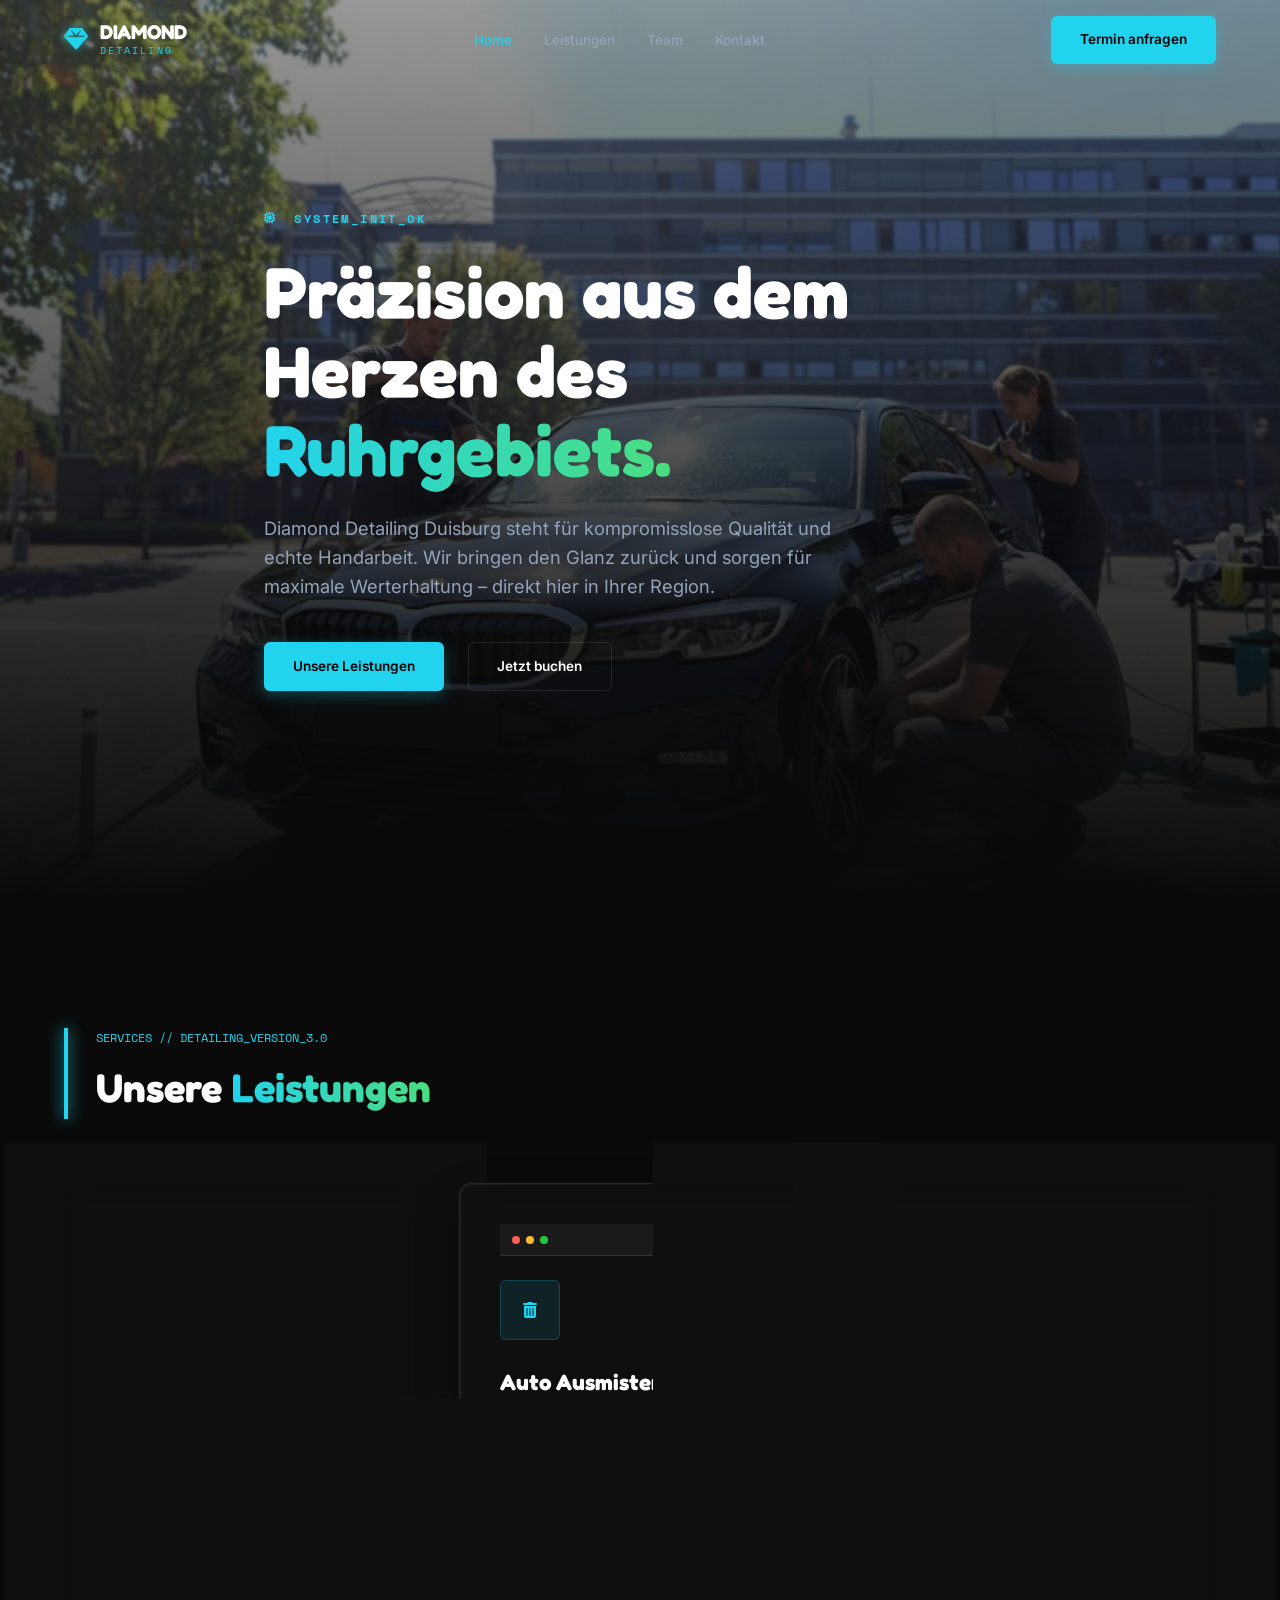
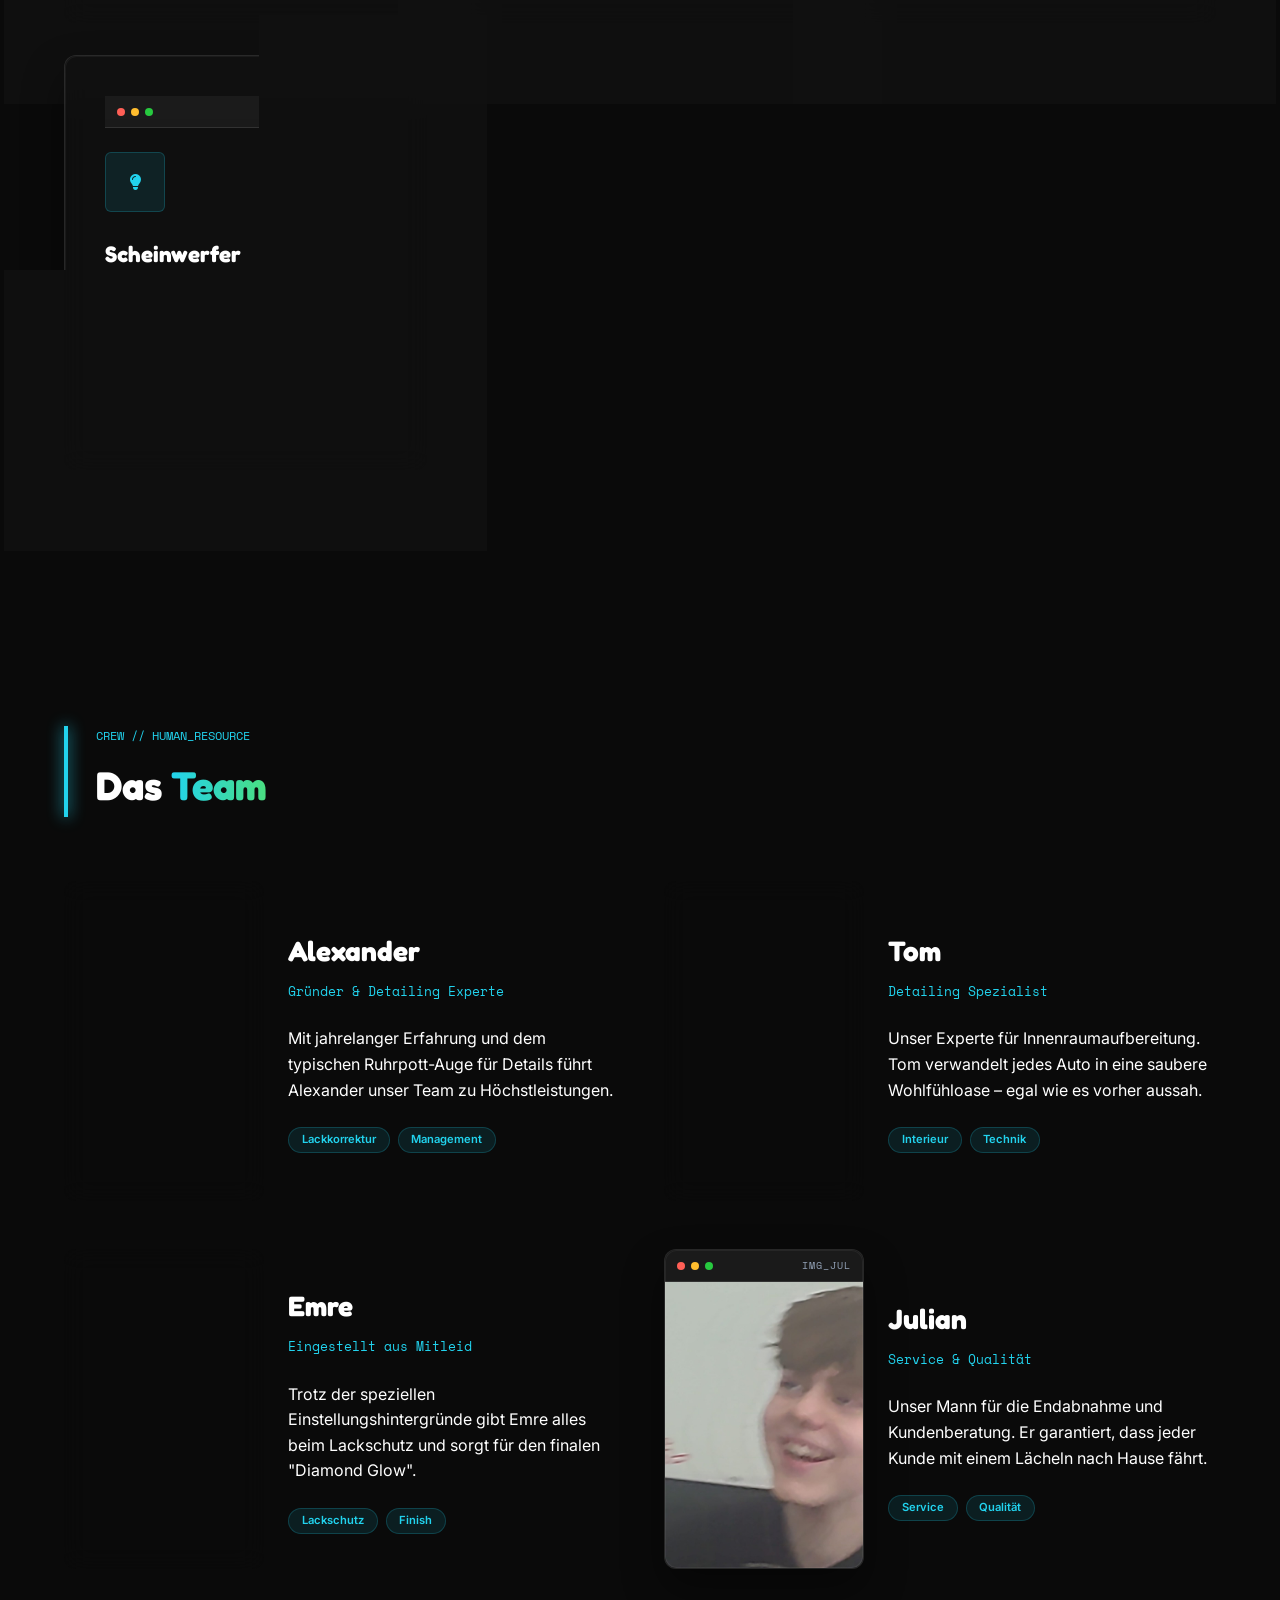
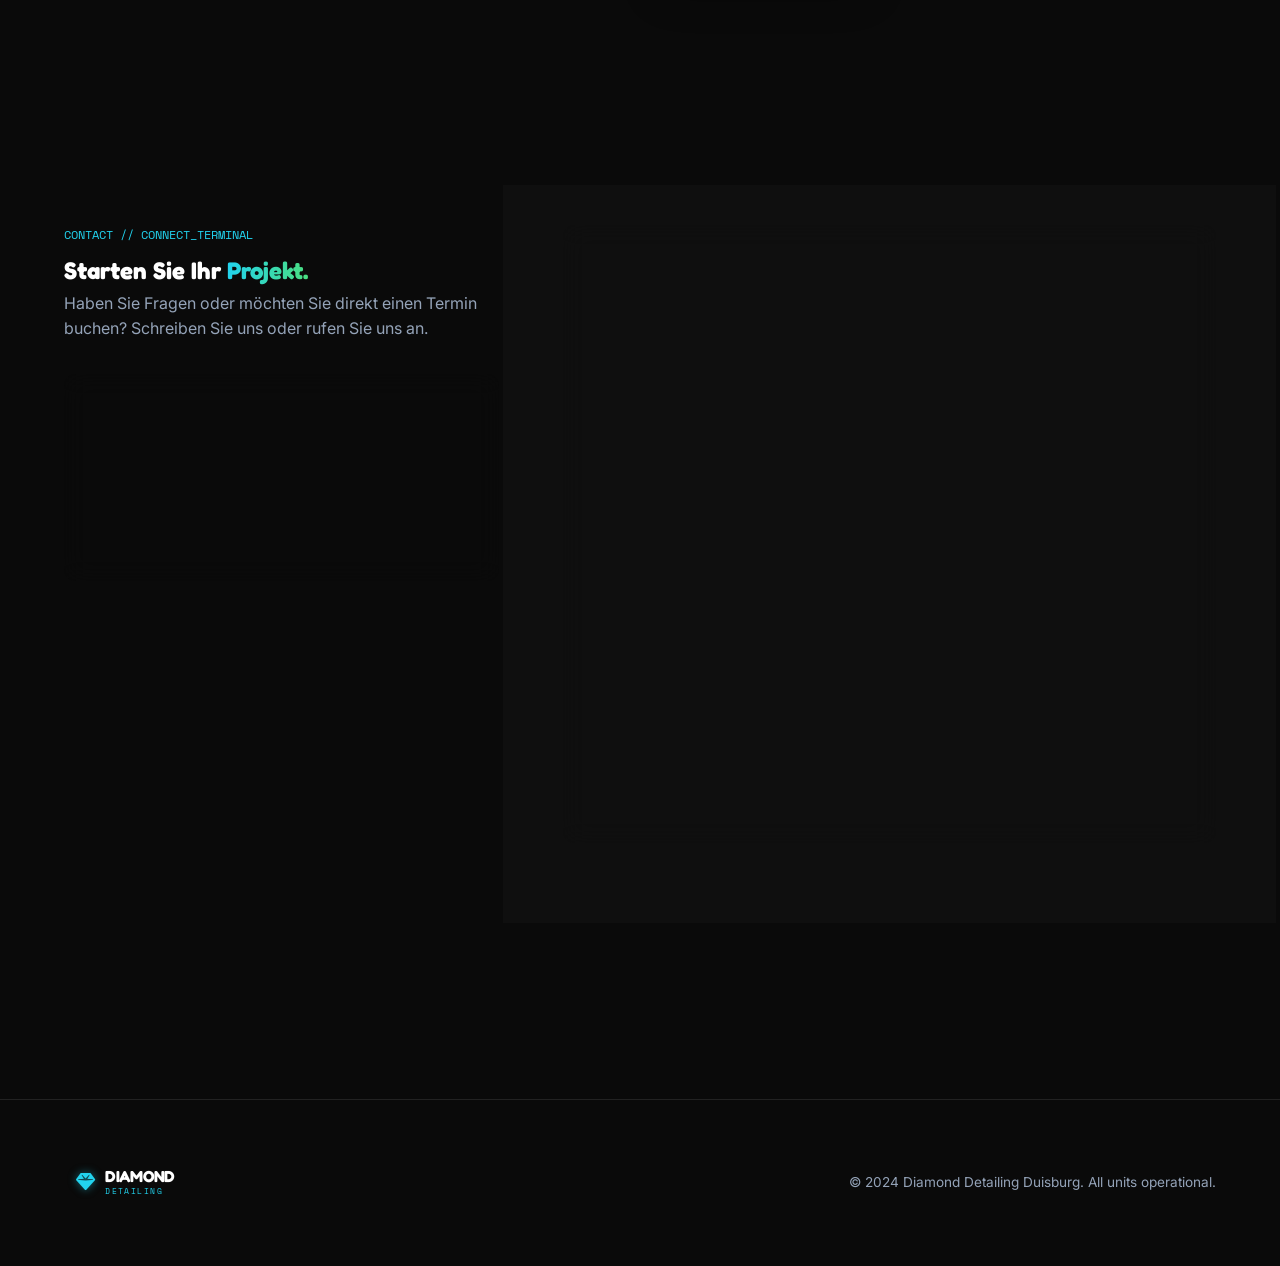
==== commit 082236fb: "Add files via upload" ====
--- a/index.html
+++ b/index.html
@@ -202,8 +202,8 @@
                     </div>
                     <div class="team-info">
                         <h3>Emre</h3>
-                        <span class="team-role">Performance Detailing Spezialist</span>
-                        <p>Spezialist für Lackversiegelung und Glanz-Finishes. Emre sorgt dafür, dass jeder Wagen den finalen "Diamond Glow" erhält.</p>
+                        <span class="team-role">Eingestellt aus Mitleid</span>
+                        <p>Trotz der speziellen Einstellungshintergründe gibt Emre alles beim Lackschutz und sorgt für den finalen "Diamond Glow".</p>
                         <div class="skill-tags">
                             <span class="skill-tag">Lackschutz</span>
                             <span class="skill-tag">Finish</span>
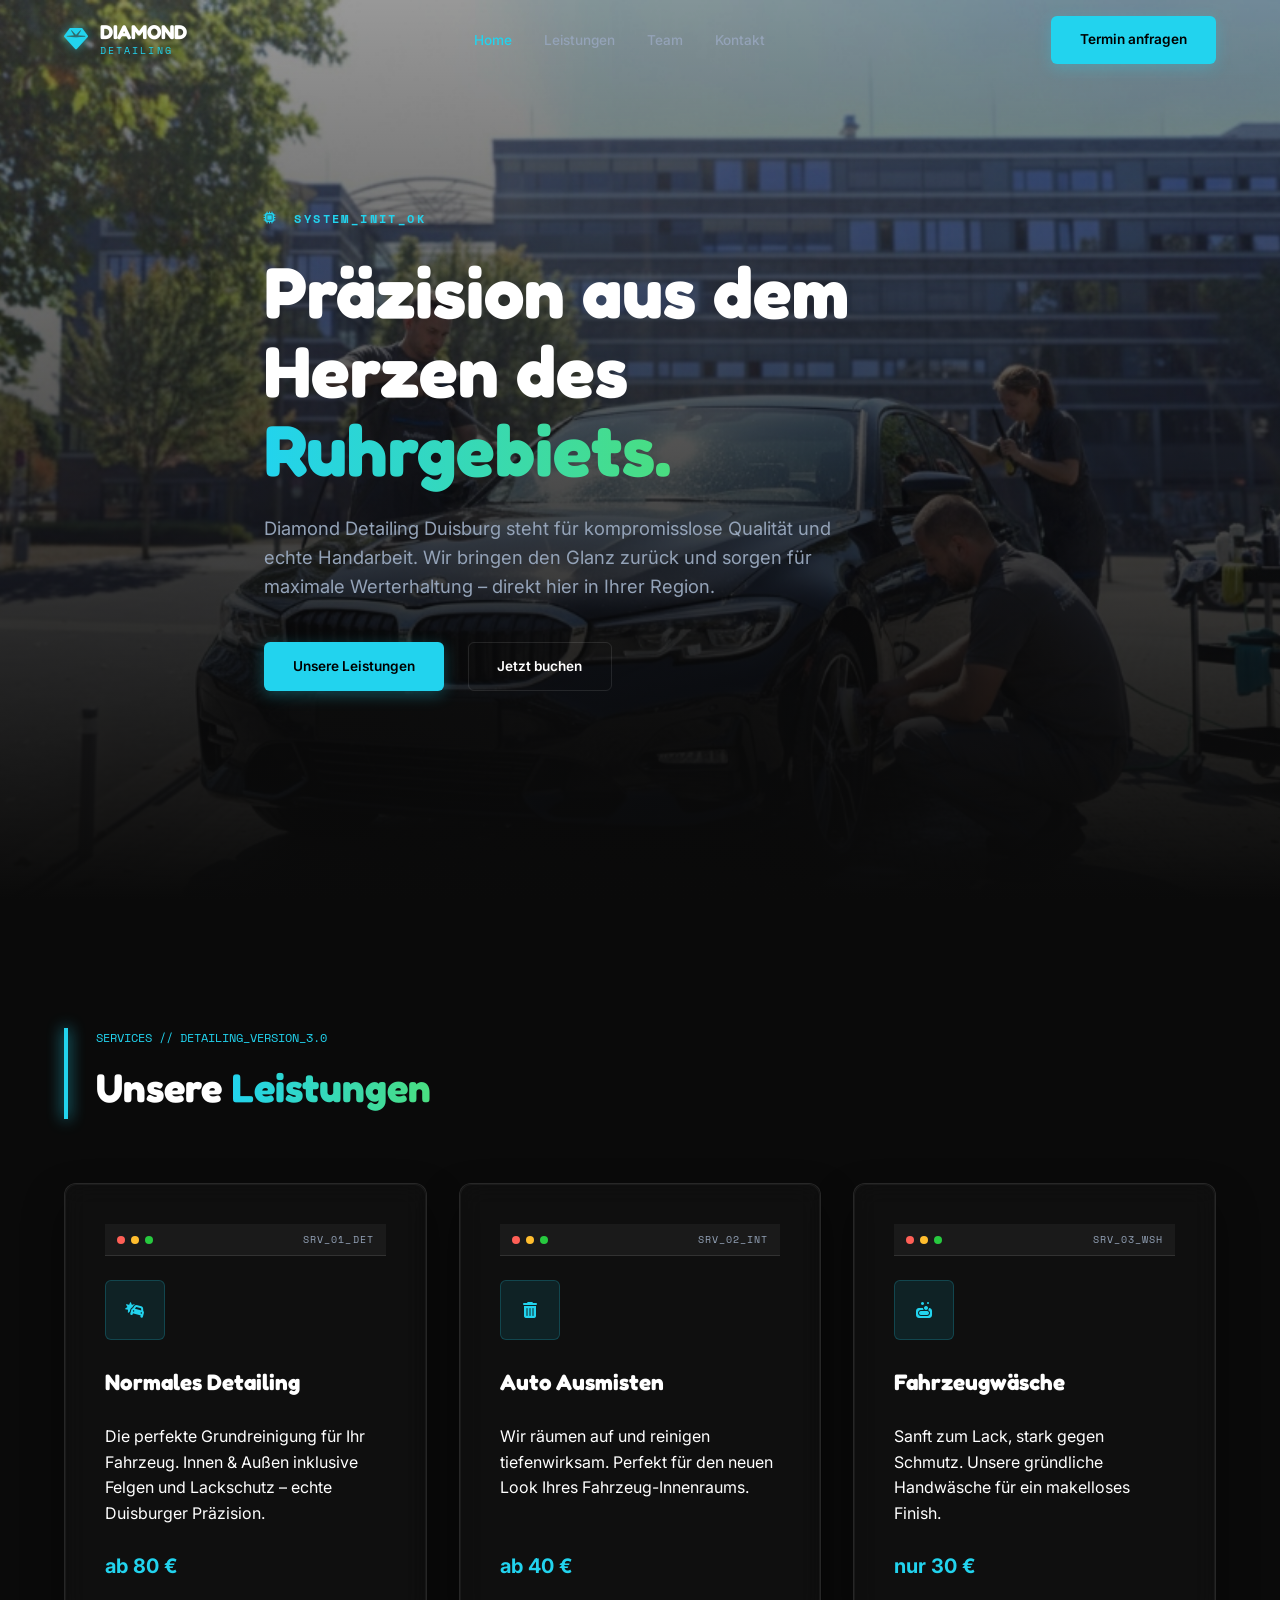
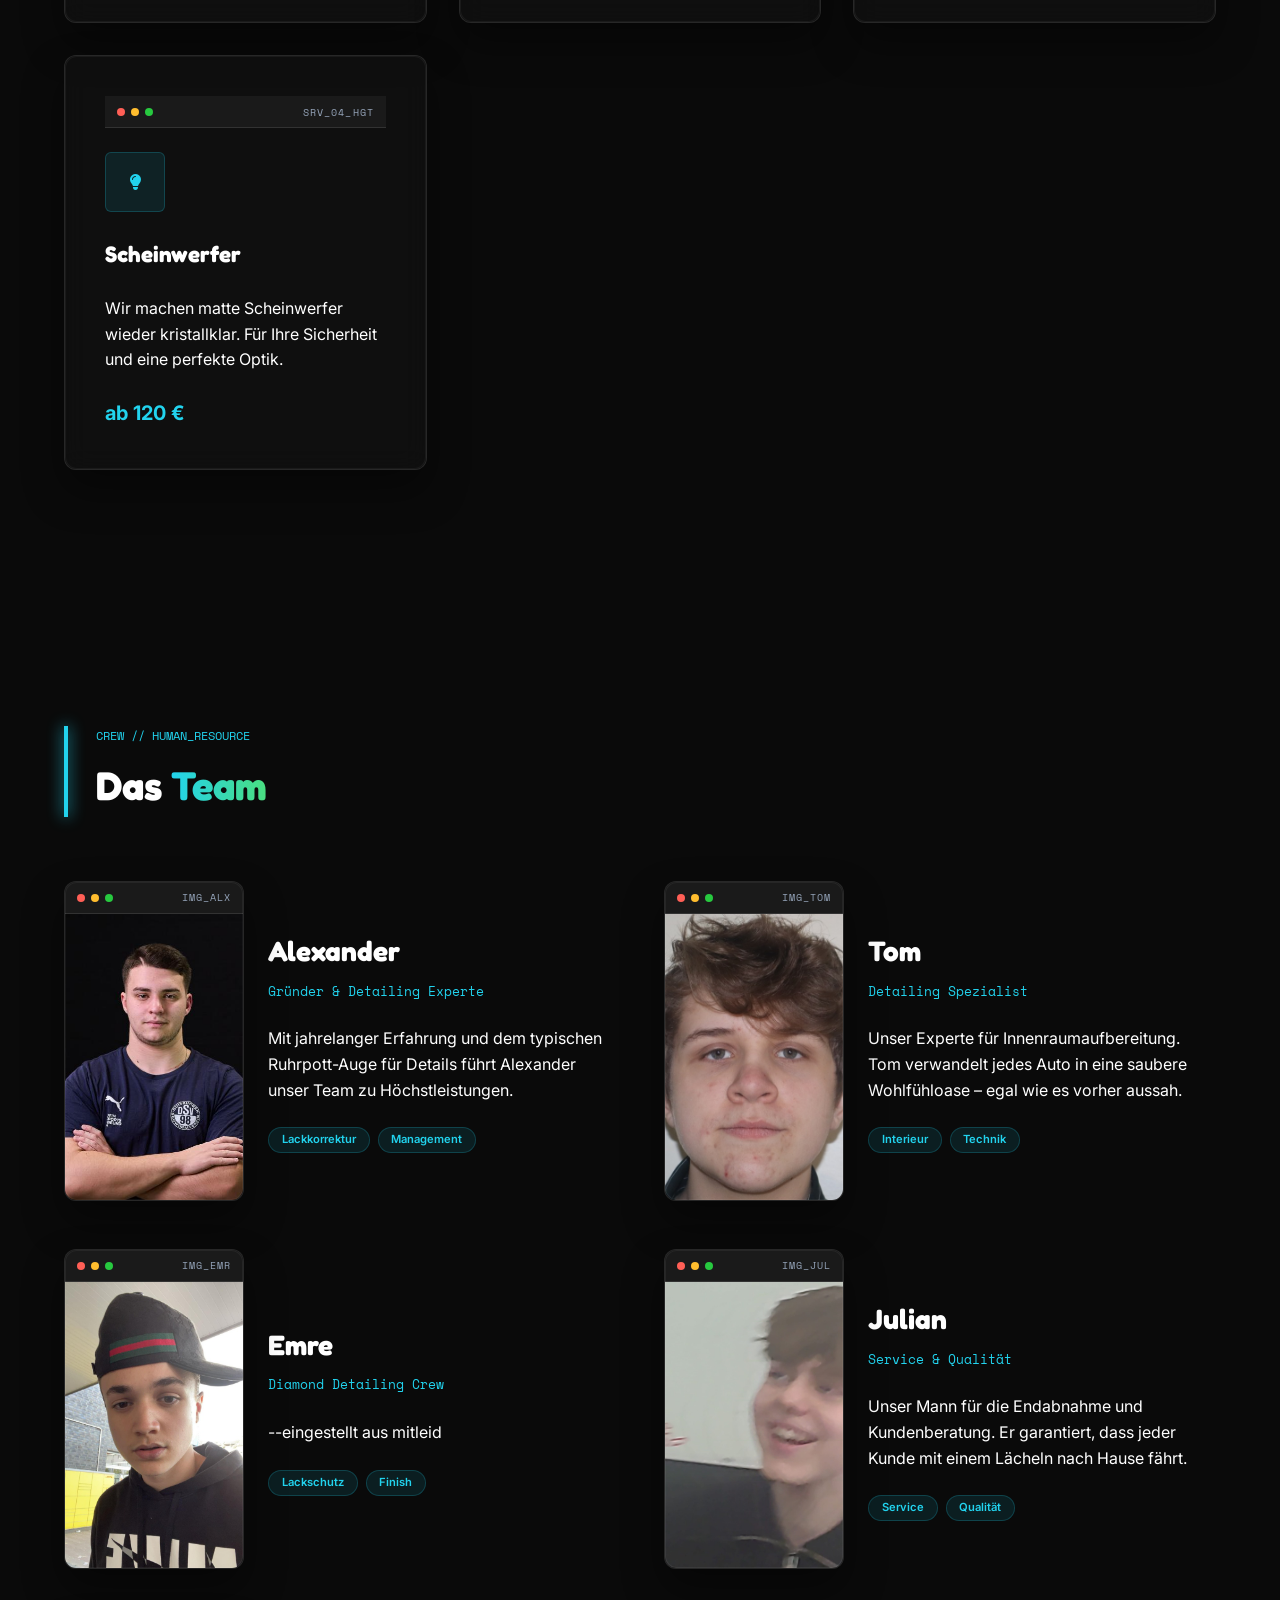
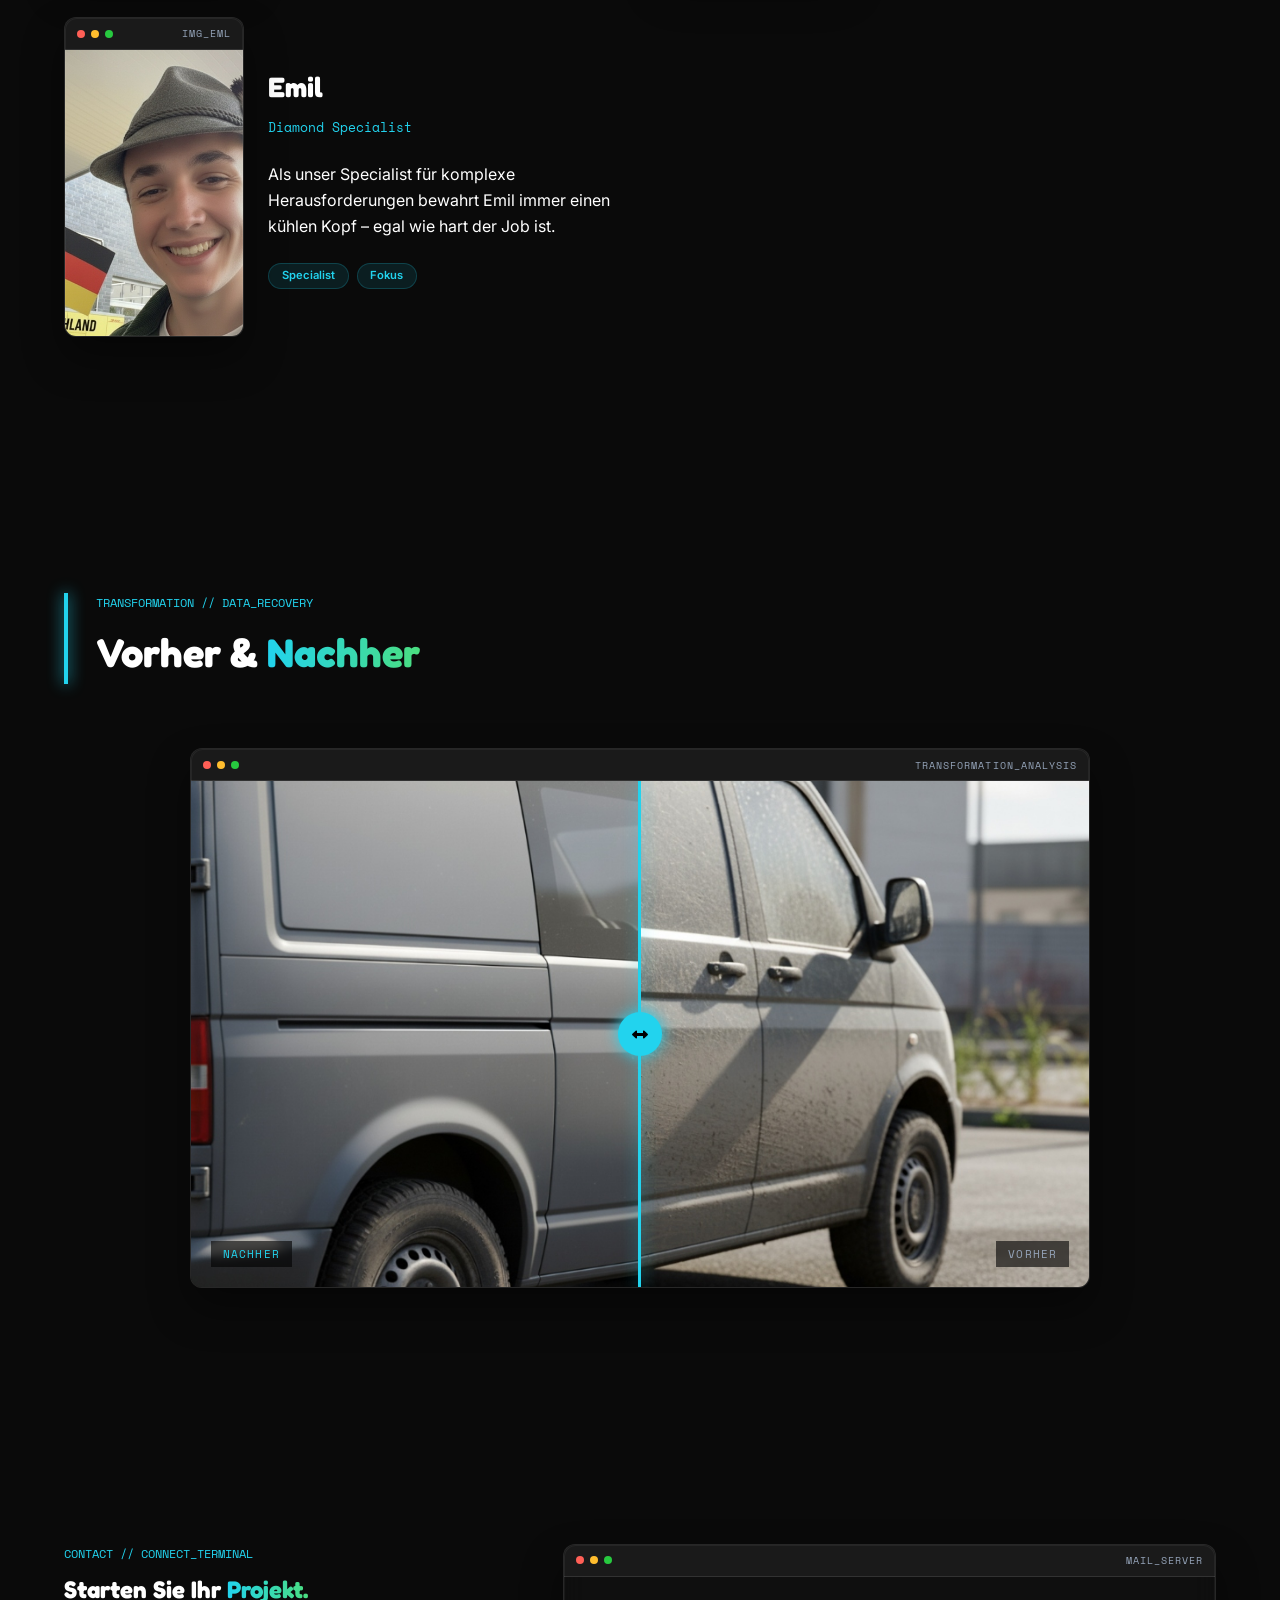
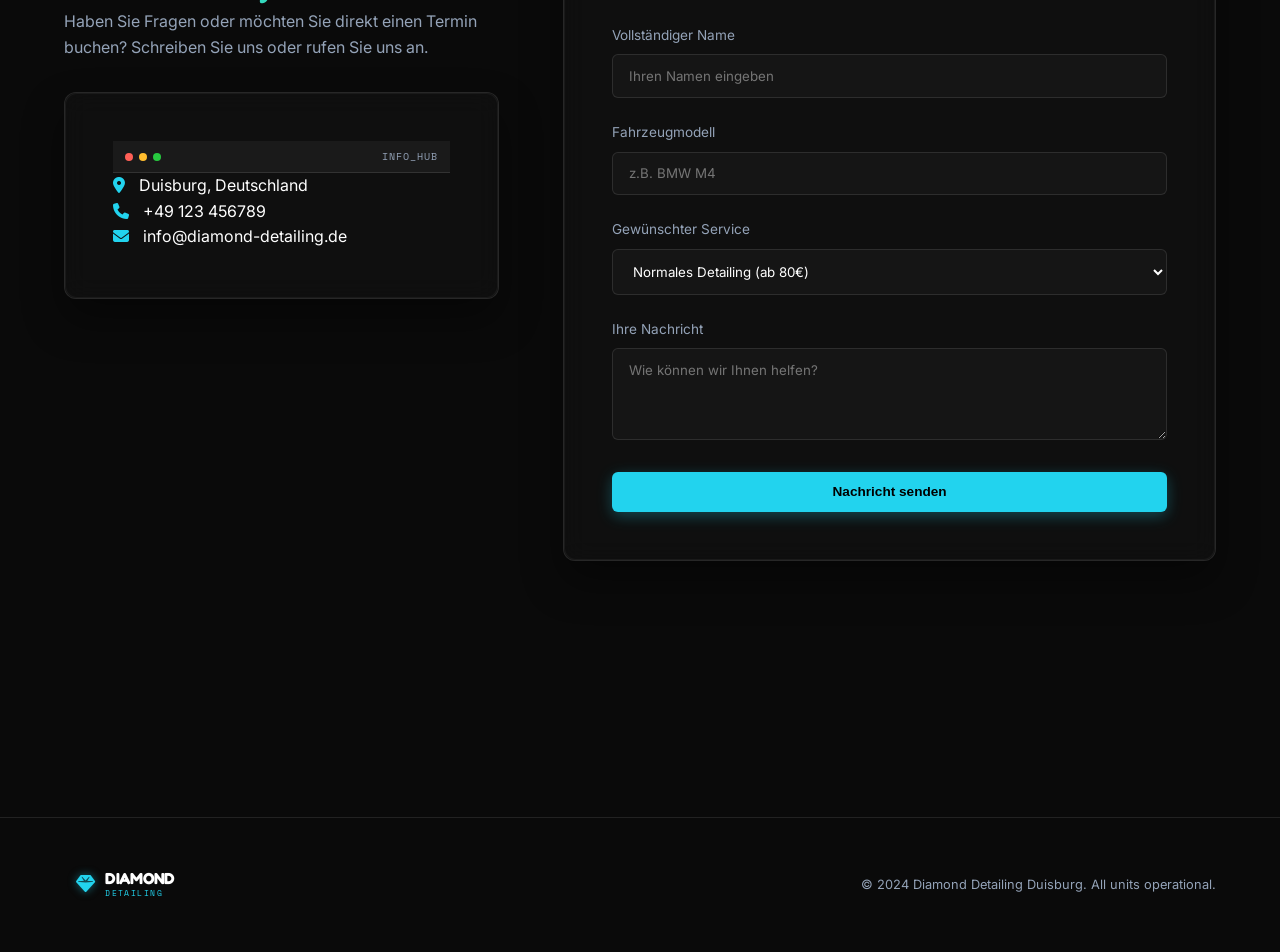
==== commit 3795790b: "Add files via upload" ====
--- a/index.html
+++ b/index.html
@@ -34,7 +34,12 @@
                 <li><a href="#team">Team</a></li>
                 <li><a href="#contact">Kontakt</a></li>
             </ul>
-            <a href="#contact" class="btn btn-primary">Termin anfragen</a>
+            <div class="mobile-toggle" id="mobileToggle">
+                <span></span>
+                <span></span>
+                <span></span>
+            </div>
+            <a href="#contact" class="btn btn-primary nav-cta">Termin anfragen</a>
         </div>
     </nav>
 
@@ -202,8 +207,8 @@
                     </div>
                     <div class="team-info">
                         <h3>Emre</h3>
-                        <span class="team-role">Eingestellt aus Mitleid</span>
-                        <p>Trotz der speziellen Einstellungshintergründe gibt Emre alles beim Lackschutz und sorgt für den finalen "Diamond Glow".</p>
+                        <span class="team-role">Diamond Detailing Crew</span>
+                        <p>--eingestellt aus mitleid</p>
                         <div class="skill-tags">
                             <span class="skill-tag">Lackschutz</span>
                             <span class="skill-tag">Finish</span>
@@ -231,6 +236,60 @@
                             <span class="skill-tag">Qualität</span>
                         </div>
                     </div>
+                </div>
+
+                <!-- Emil -->
+                <div class="team-card reveal">
+                    <div class="window-frame team-image-wrap">
+                        <div class="window-header">
+                            <div class="window-dot dot-red"></div>
+                            <div class="window-dot dot-yellow"></div>
+                            <div class="window-dot dot-green"></div>
+                            <div class="window-title">IMG_EML</div>
+                        </div>
+                        <img src="team_5.jpg" alt="Emil" class="team-img" style="object-position: center top;">
+                    </div>
+                    <div class="team-info">
+                        <h3>Emil</h3>
+                        <span class="team-role">Diamond Specialist</span>
+                        <p>Als unser Specialist für komplexe Herausforderungen bewahrt Emil immer einen kühlen Kopf – egal wie hart der Job ist.</p>
+                        <div class="skill-tags">
+                            <span class="skill-tag">Specialist</span>
+                            <span class="skill-tag">Fokus</span>
+                        </div>
+                    </div>
+                </div>
+            </div>
+        </div>
+    </section>
+
+    <!-- RESULTS / COMPARISON -->
+    <section class="results" id="results">
+        <div class="container">
+            <div class="section-header reveal">
+                <span class="section-tag">TRANSFORMATION // DATA_RECOVERY</span>
+                <h2>Vorher & <span class="text-gradient">Nachher</span></h2>
+            </div>
+
+            <div class="window-frame comparison-container reveal">
+                <div class="window-header">
+                    <div class="window-dot dot-red"></div>
+                    <div class="window-dot dot-yellow"></div>
+                    <div class="window-dot dot-green"></div>
+                    <div class="window-title">TRANSFORMATION_ANALYSIS</div>
+                </div>
+                <div class="comparison-slider">
+                    <div class="img-before">
+                        <img src="before.jpg" alt="Vorher">
+                        <div class="label label-before">VORHER</div>
+                    </div>
+                    <div class="img-after">
+                        <img src="after.jpg" alt="Nachher">
+                        <div class="label label-after">NACHHER</div>
+                    </div>
+                    <input type="range" min="0" max="100" value="50" class="slider" id="comparisonSlider">
+                    <div class="slider-line"></div>
+                    <div class="slider-button"><i class="fa-solid fa-left-right"></i></div>
                 </div>
             </div>
         </div>
--- a/style.css
+++ b/style.css
@@ -476,15 +476,23 @@
 /* ---- TEAM GRID ---- */
 .team-grid {
     display: grid;
-    grid-template-columns: repeat(2, 1fr);
+    grid-template-columns: repeat(auto-fit, minmax(450px, 1fr));
     gap: 3rem;
+    perspective: 1200px;
 }
 
 .team-card {
     display: grid;
-    grid-template-columns: 200px 1fr;
+    grid-template-columns: 180px 1fr;
     gap: 1.5rem;
     align-items: center;
+    position: relative;
+    transform-style: preserve-3d;
+    transition: transform 0.15s ease-out;
+}
+
+.team-card:hover {
+    z-index: 10;
 }
 
 .placeholder-img {
@@ -578,7 +586,7 @@
 
 /* ---- FOOTER ---- */
 footer {
-    padding: 4rem 0;
+    padding: 3rem 0;
     border-top: 1px solid var(--border);
     margin-top: var(--space-lg);
 }
@@ -587,25 +595,192 @@
     display: flex;
     justify-content: space-between;
     align-items: center;
+    gap: 2rem;
 }
 
 .copyright {
     color: var(--text-muted);
-    font-size: 0.85rem;
-}
-
-/* ---- MOBILE RESPONSIVE ---- */
+    font-size: 0.8rem;
+}
+
+/* ---- RESULTS / SLIDER ---- */
+.comparison-container {
+    max-width: 900px;
+    margin: 0 auto;
+}
+
+.comparison-slider {
+    position: relative;
+    width: 100%;
+    aspect-ratio: 16 / 9;
+    overflow: hidden;
+}
+
+.comparison-slider img {
+    position: absolute;
+    top: 0;
+    left: 0;
+    width: 100%;
+    height: 100%;
+    object-fit: cover;
+    pointer-events: none;
+}
+
+.img-after {
+    position: absolute;
+    top: 0;
+    left: 0;
+    width: 50%;
+    height: 100%;
+    overflow: hidden;
+    border-right: 2px solid var(--cyan);
+    z-index: 2;
+}
+
+/* Ensure the image container has a stable child image that doesn't resize */
+.img-after img {
+    width: 900px; /* Fixed width matching container or updated via JS */
+    max-width: none;
+}
+
+.label {
+    position: absolute;
+    bottom: 20px;
+    padding: 4px 12px;
+    background: rgba(0,0,0,0.6);
+    backdrop-filter: blur(4px);
+    font-family: 'Space Mono', monospace;
+    font-size: 0.7rem;
+    letter-spacing: 0.1em;
+    z-index: 5;
+    pointer-events: none;
+}
+
+.label-before { right: 20px; color: var(--text-muted); }
+.label-after { left: 20px; color: var(--cyan); }
+
+.slider {
+    position: absolute;
+    inset: 0;
+    width: 100%;
+    opacity: 0;
+    z-index: 10;
+    cursor: col-resize;
+}
+
+.slider-line {
+    position: absolute;
+    top: 0;
+    bottom: 0;
+    left: 50%;
+    width: 2px;
+    background: var(--cyan);
+    z-index: 4;
+    transform: translateX(-50%);
+    pointer-events: none;
+    box-shadow: 0 0 15px var(--cyan);
+}
+
+.slider-button {
+    position: absolute;
+    top: 50%;
+    left: 50%;
+    width: 44px;
+    height: 44px;
+    background: var(--cyan);
+    color: #000;
+    border-radius: 50%;
+    display: flex;
+    align-items: center;
+    justify-content: center;
+    z-index: 5;
+    transform: translate(-50%, -50%);
+    pointer-events: none;
+    box-shadow: 0 0 15px var(--cyan);
+}
+
+/* ---- MOBILE REFINEMENT ---- */
+.mobile-toggle {
+    display: none;
+    flex-direction: column;
+    gap: 6px;
+    cursor: pointer;
+    z-index: 1001;
+}
+
+.mobile-toggle span {
+    width: 25px;
+    height: 2px;
+    background: var(--cyan);
+    transition: var(--transition);
+}
+
+.mobile-toggle.active span:nth-child(1) { transform: translateY(8px) rotate(45deg); }
+.mobile-toggle.active span:nth-child(2) { opacity: 0; }
+.mobile-toggle.active span:nth-child(3) { transform: translateY(-8px) rotate(-45deg); }
+
 @media (max-width: 992px) {
     .team-grid { grid-template-columns: 1fr; gap: 4rem; }
     .contact-grid { grid-template-columns: 1fr; }
 }
 
 @media (max-width: 768px) {
-    :root { font-size: 14px; }
-    .nav-links { display: none; }
-    .hero-actions { flex-direction: column; }
-    .team-card { grid-template-columns: 1fr; text-align: center; }
-    .team-image-wrap { height: 400px; width: 100%; max-width: 300px; margin: 0 auto; }
+    :root { font-size: 15px; }
+    
+    .nav-cta { display: none; }
+    .mobile-toggle { display: flex; }
+    
+    .nav-links {
+        position: fixed;
+        top: 0;
+        right: -100%;
+        width: 100%;
+        height: 100vh;
+        background: var(--bg);
+        flex-direction: column;
+        justify-content: center;
+        align-items: center;
+        gap: 2.5rem;
+        transition: 0.5s cubic-bezier(0.8, 0, 0.2, 1);
+        z-index: 1000;
+        padding-top: 80px;
+    }
+    
+    .nav-links.active {
+        right: 0;
+    }
+    
+    .nav-links li a {
+        font-size: 1.5rem;
+        color: white;
+    }
+    
+    .logo-main { font-size: 1.1rem; }
+    
+    .hero { text-align: center; }
+    .hero h1 { font-size: 3rem; }
+    .hero-label { justify-content: center; }
+    .hero-actions { flex-direction: column; gap: 1rem; }
+    .btn { width: 100%; }
+    
+    .section-header { text-align: center; padding-left: 0; }
+    .section-header::before { display: none; }
+    
+    .services-grid { grid-template-columns: 1fr; }
+    
+    .team-card {
+        grid-template-columns: 1fr;
+        text-align: center;
+    }
+    
+    .team-image-wrap {
+        height: 380px;
+        width: 100%;
+        max-width: 320px;
+        margin: 0 auto;
+    }
+    
+    .footer-content { flex-direction: column; text-align: center; }
 }
 
 /* Animation Reveal */
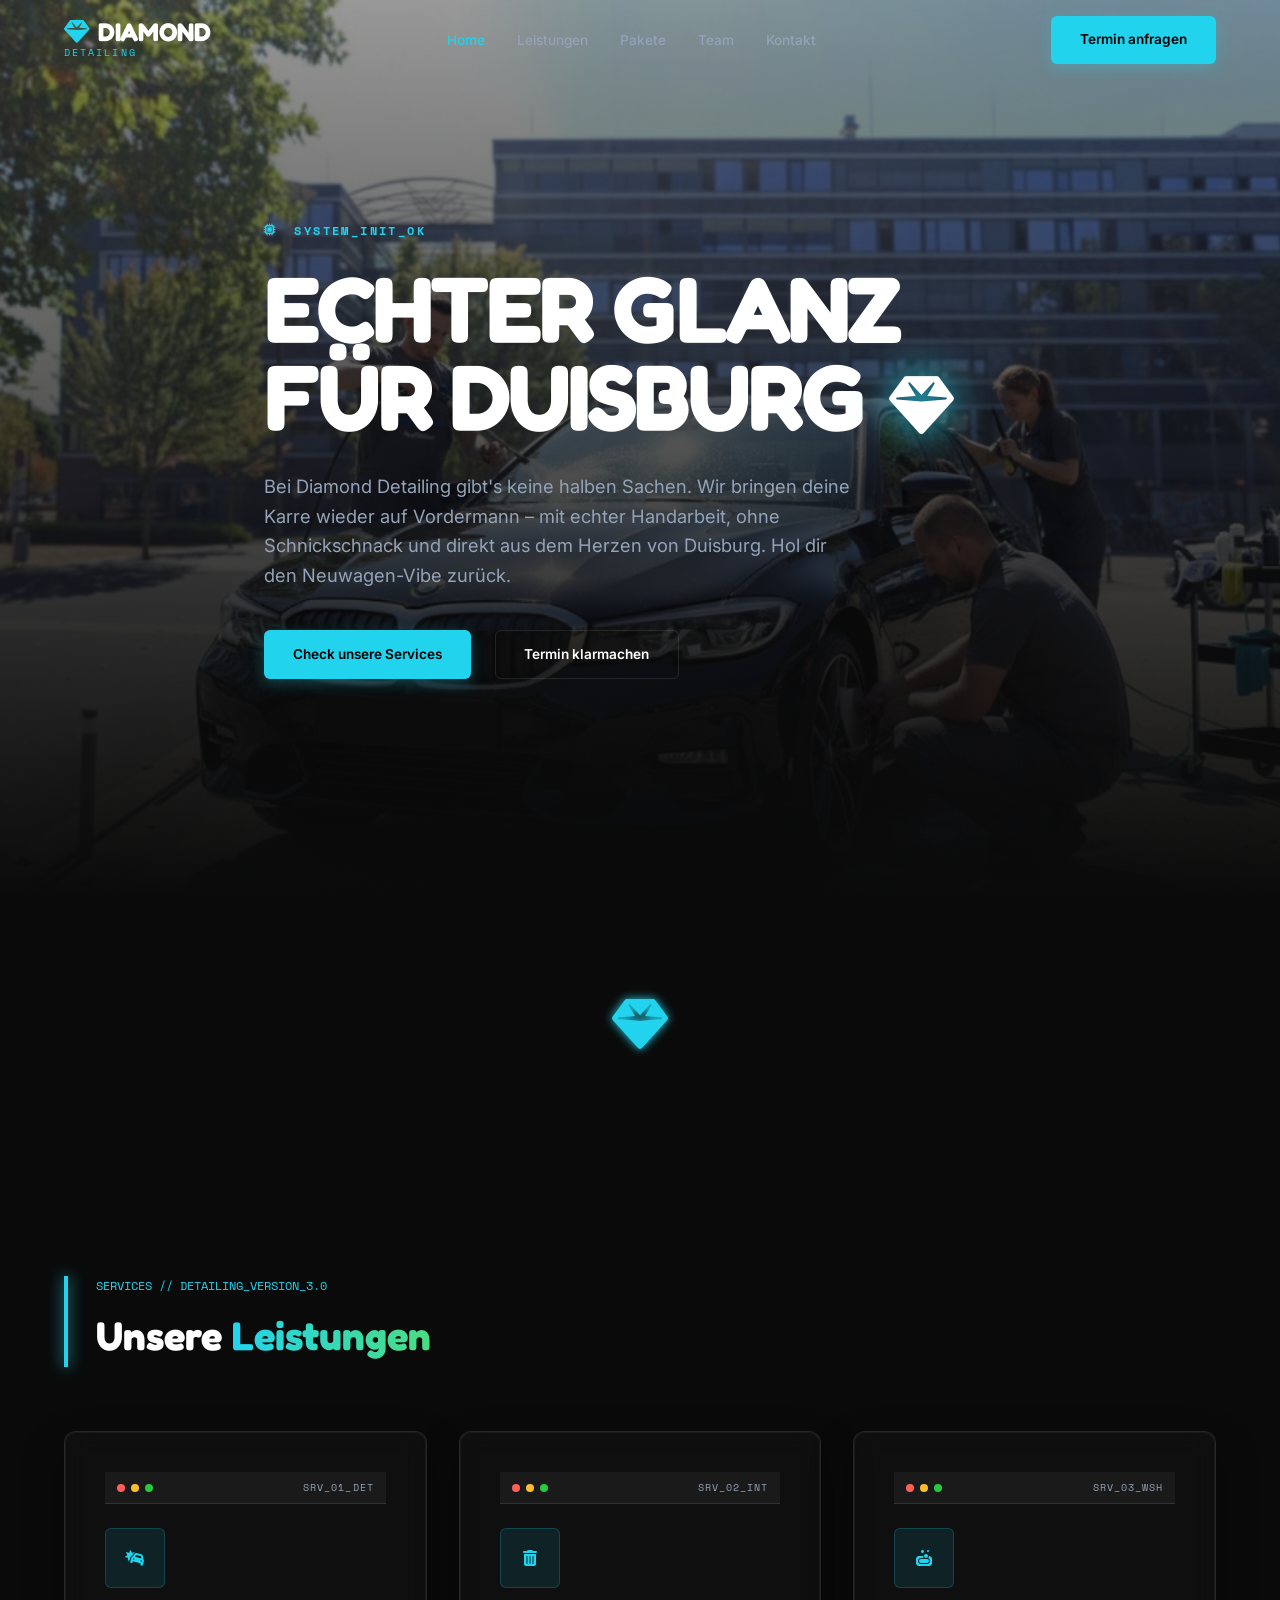
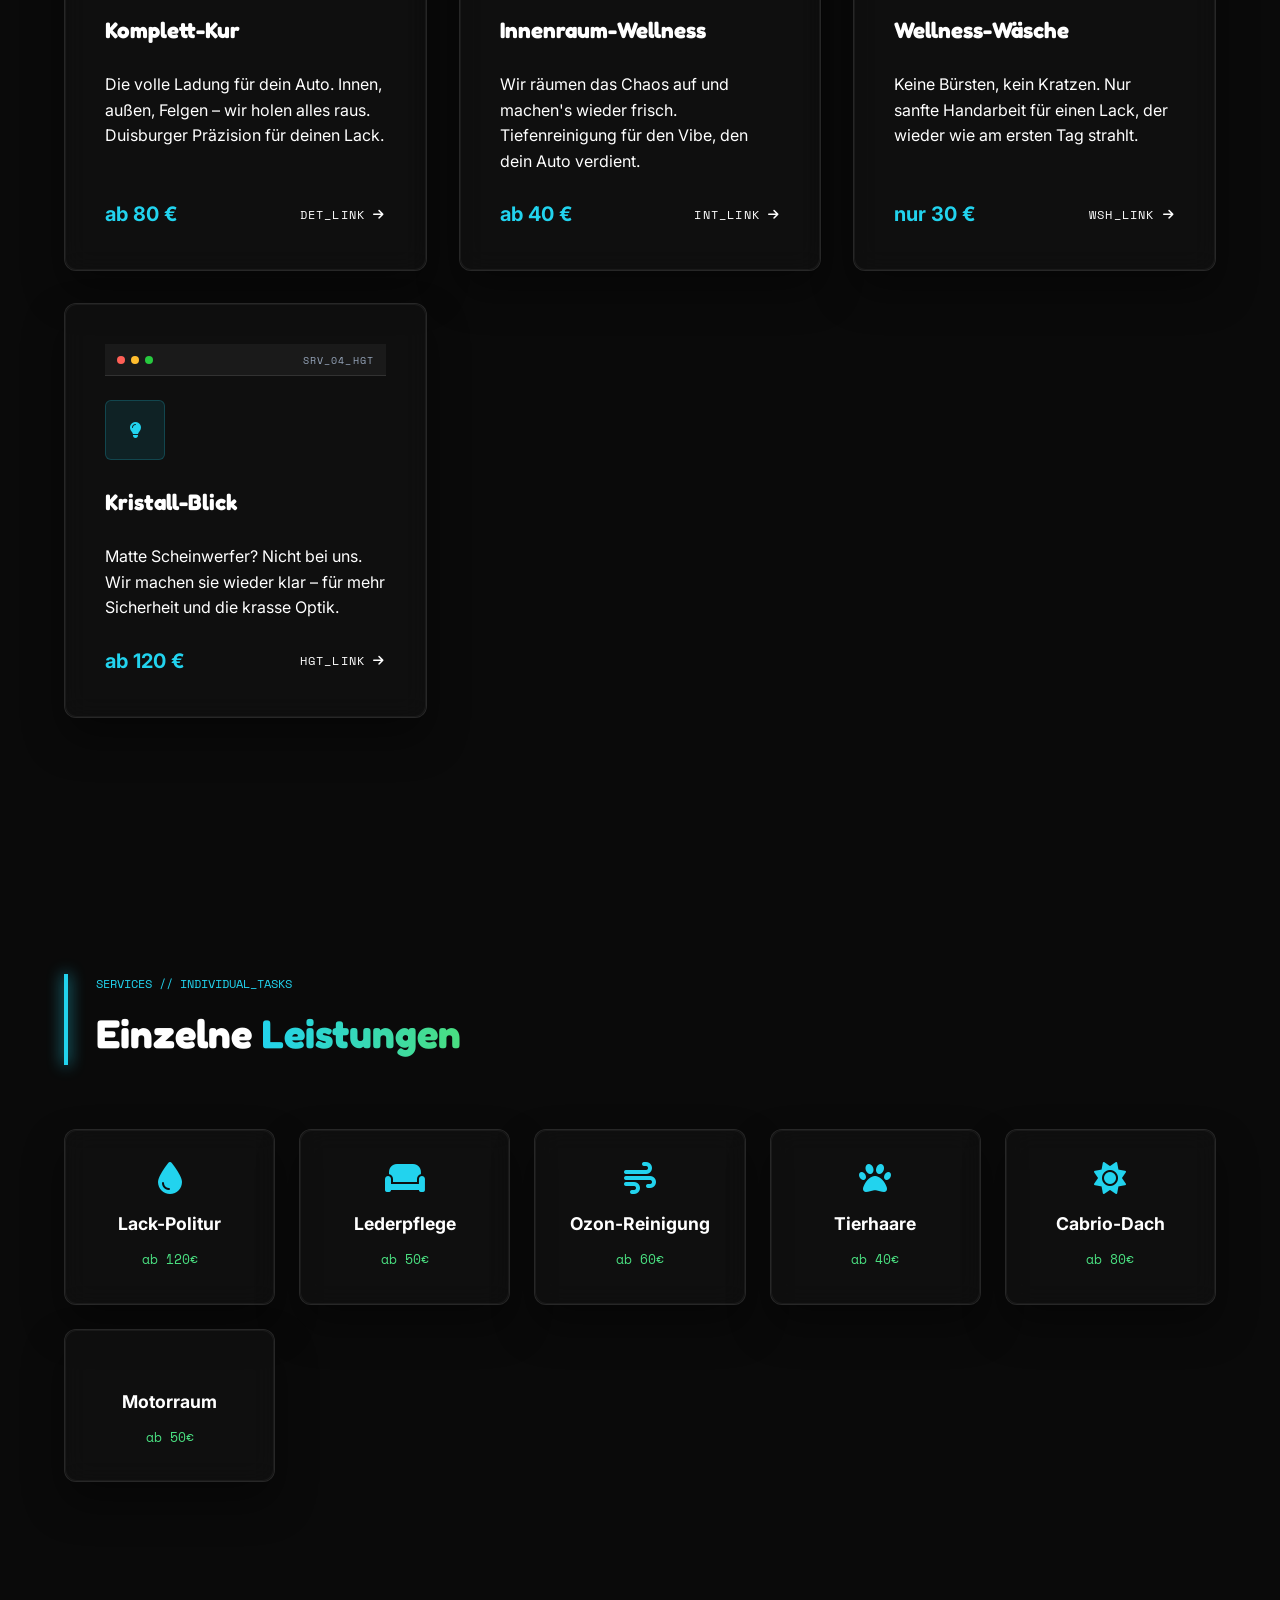
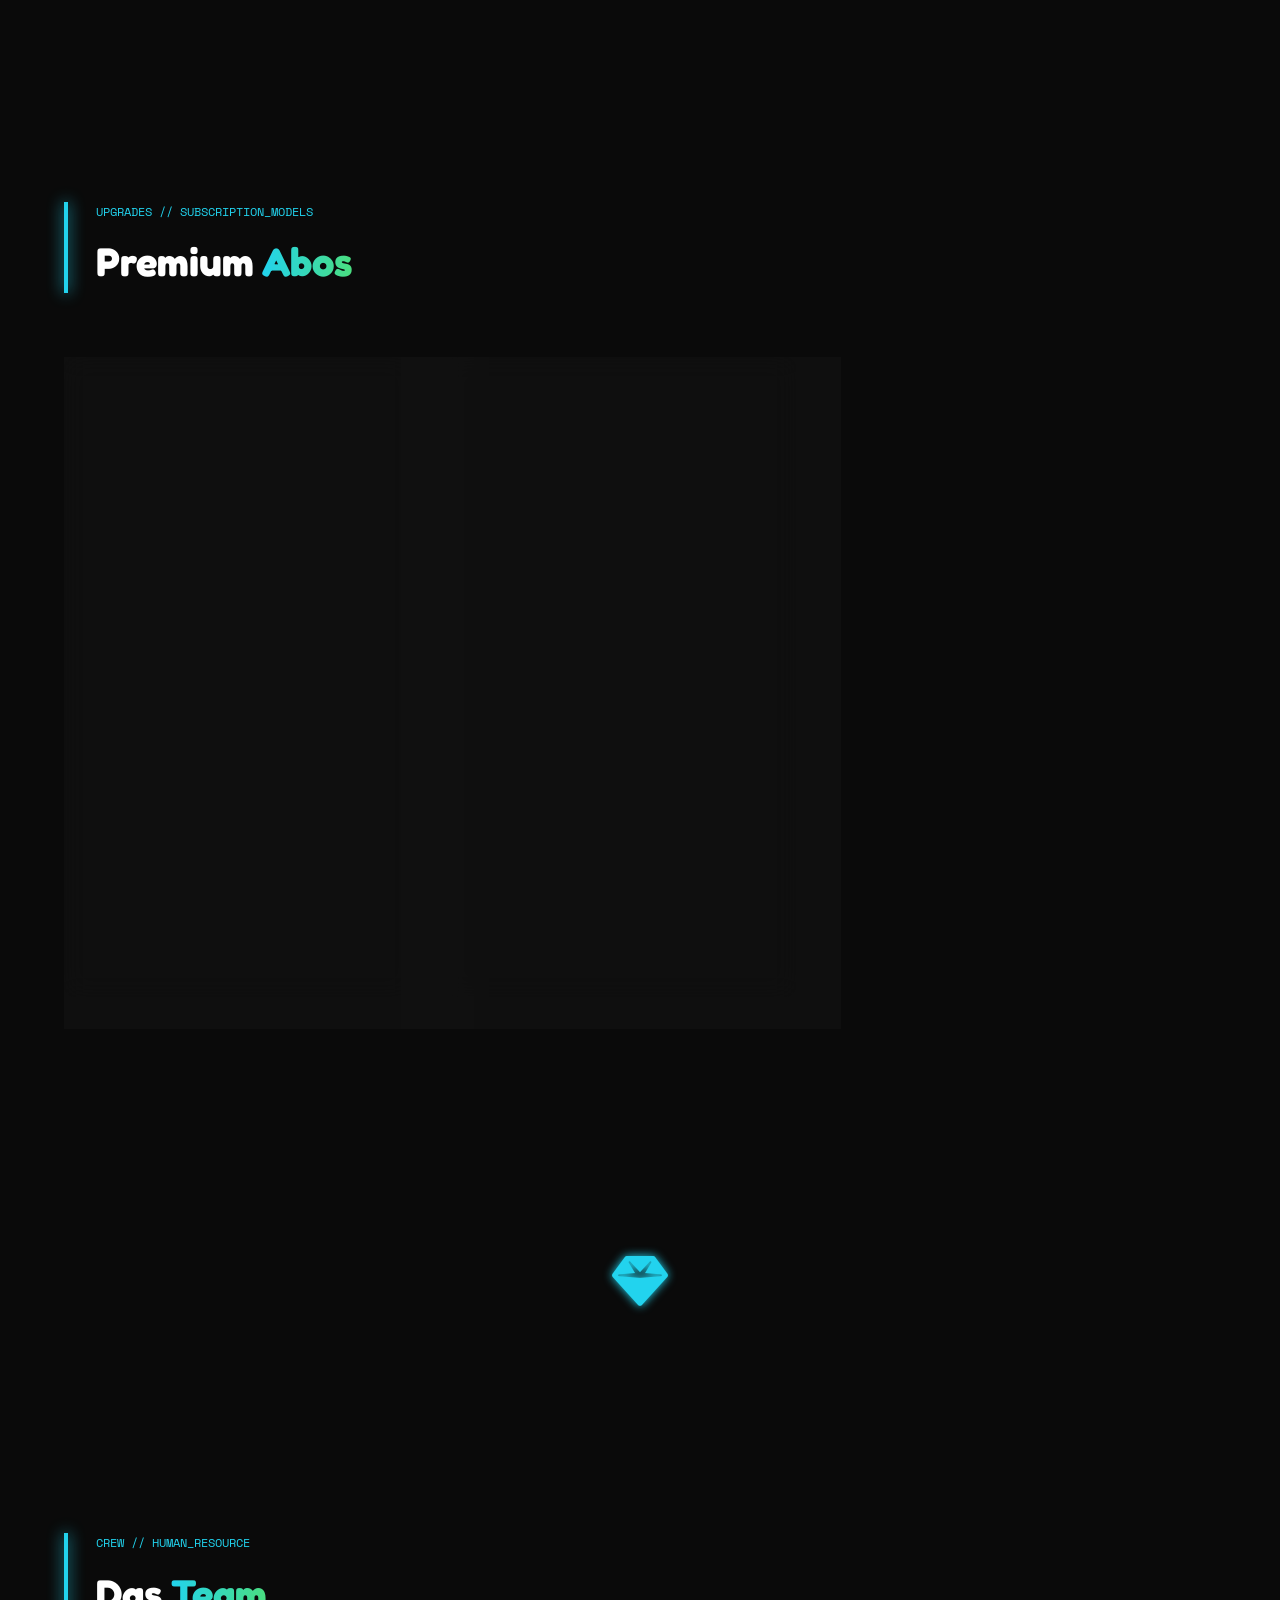
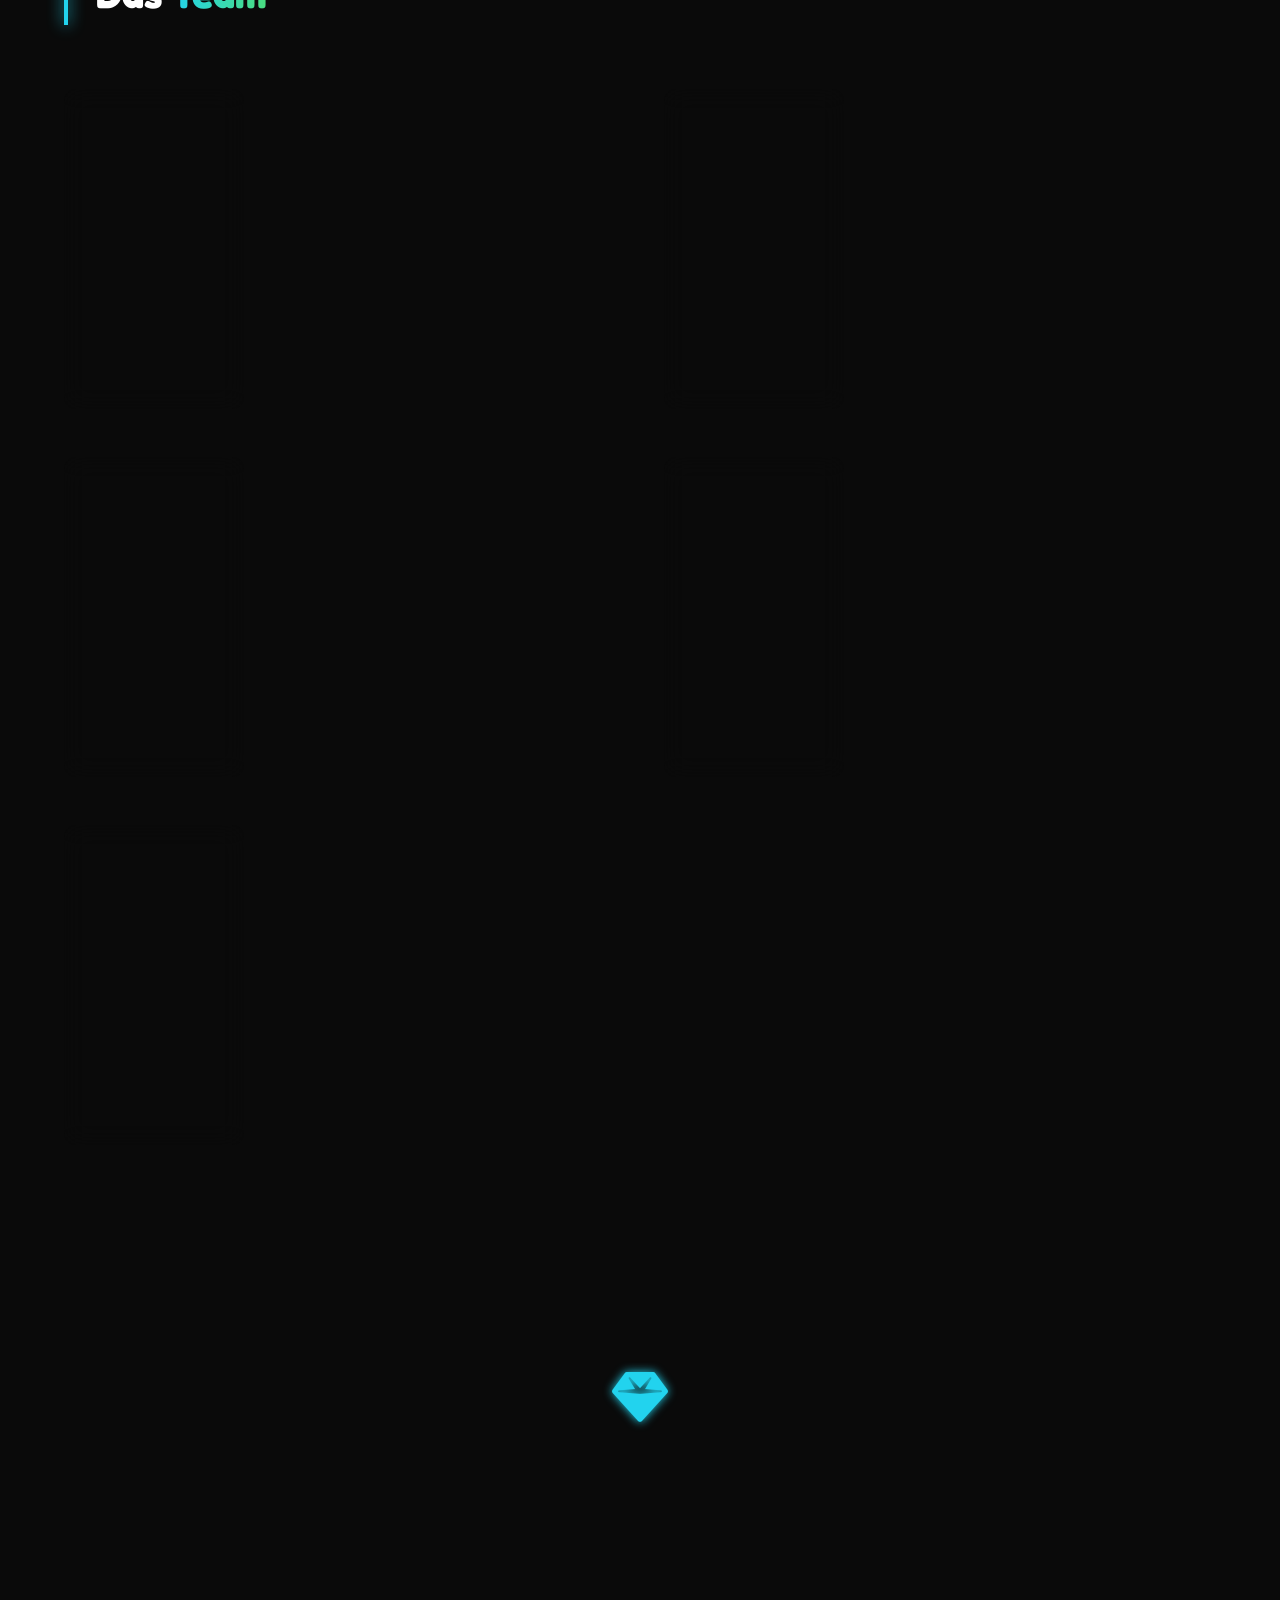
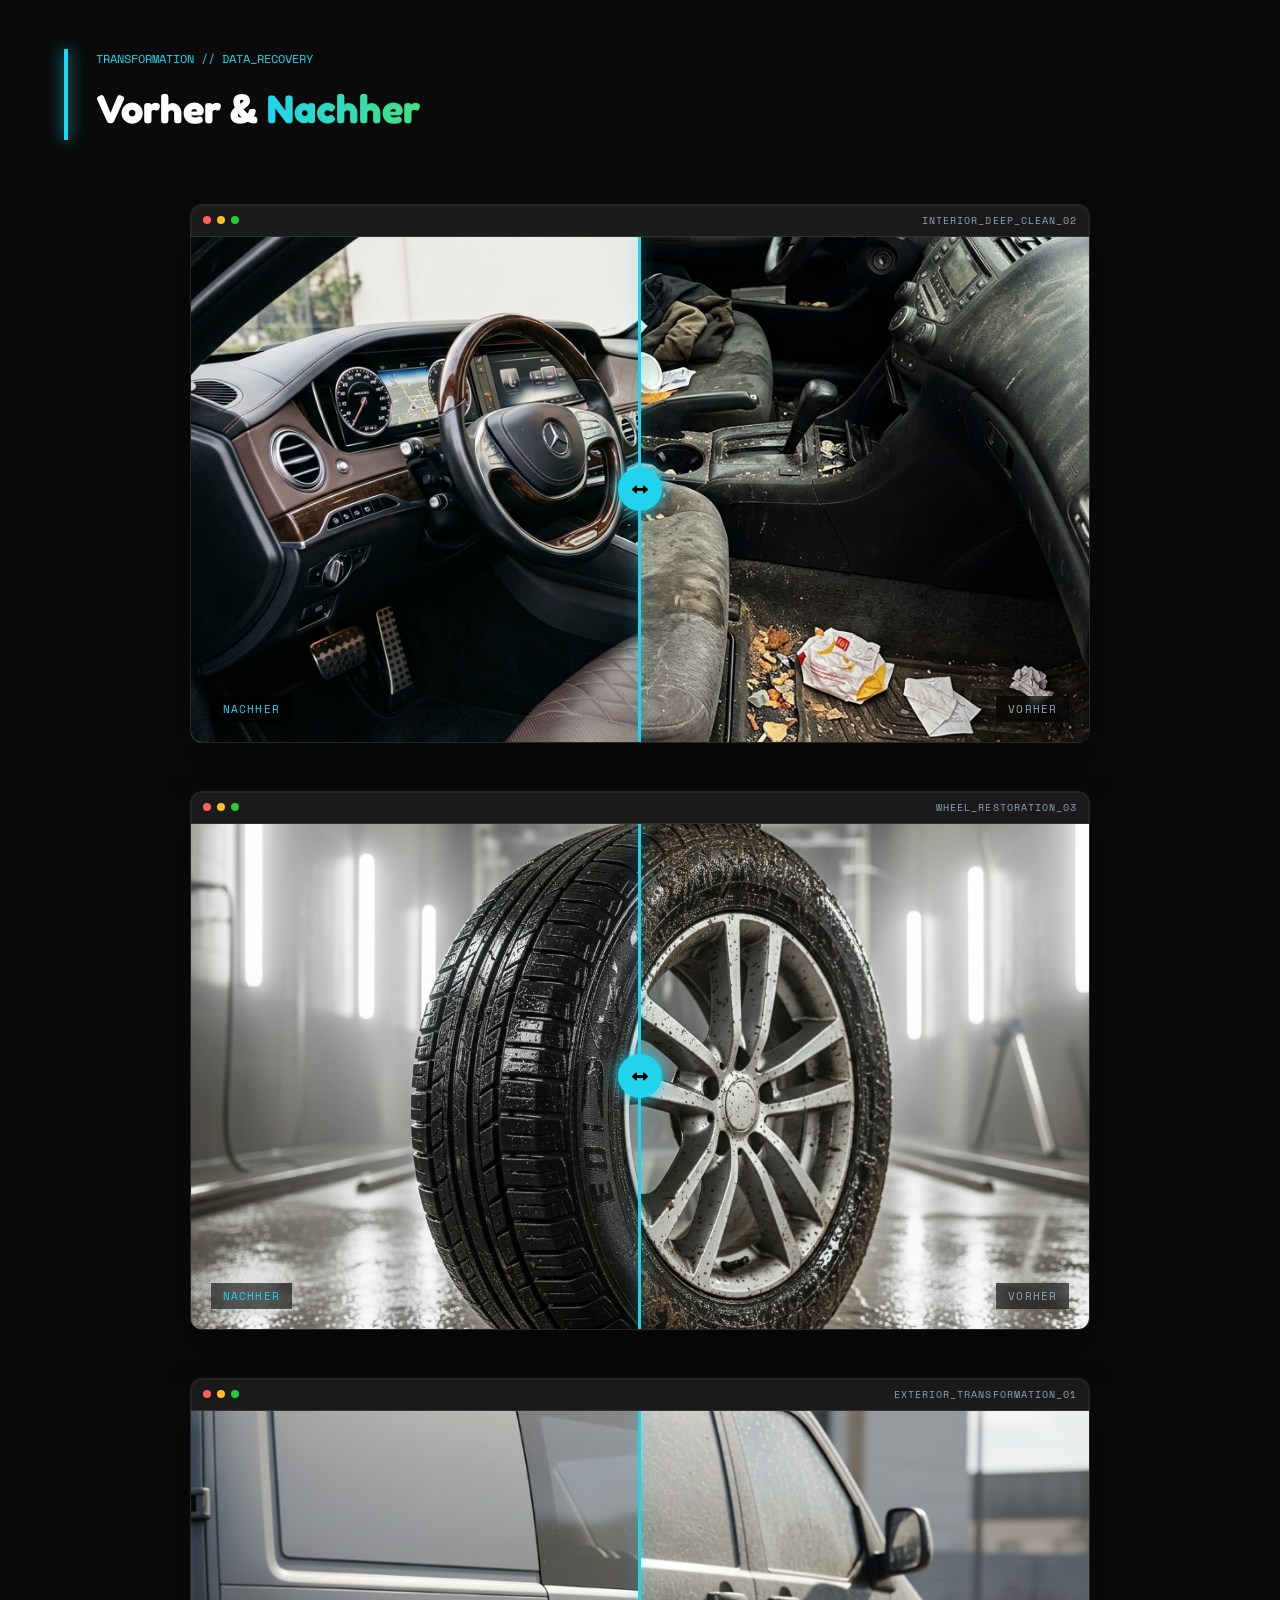
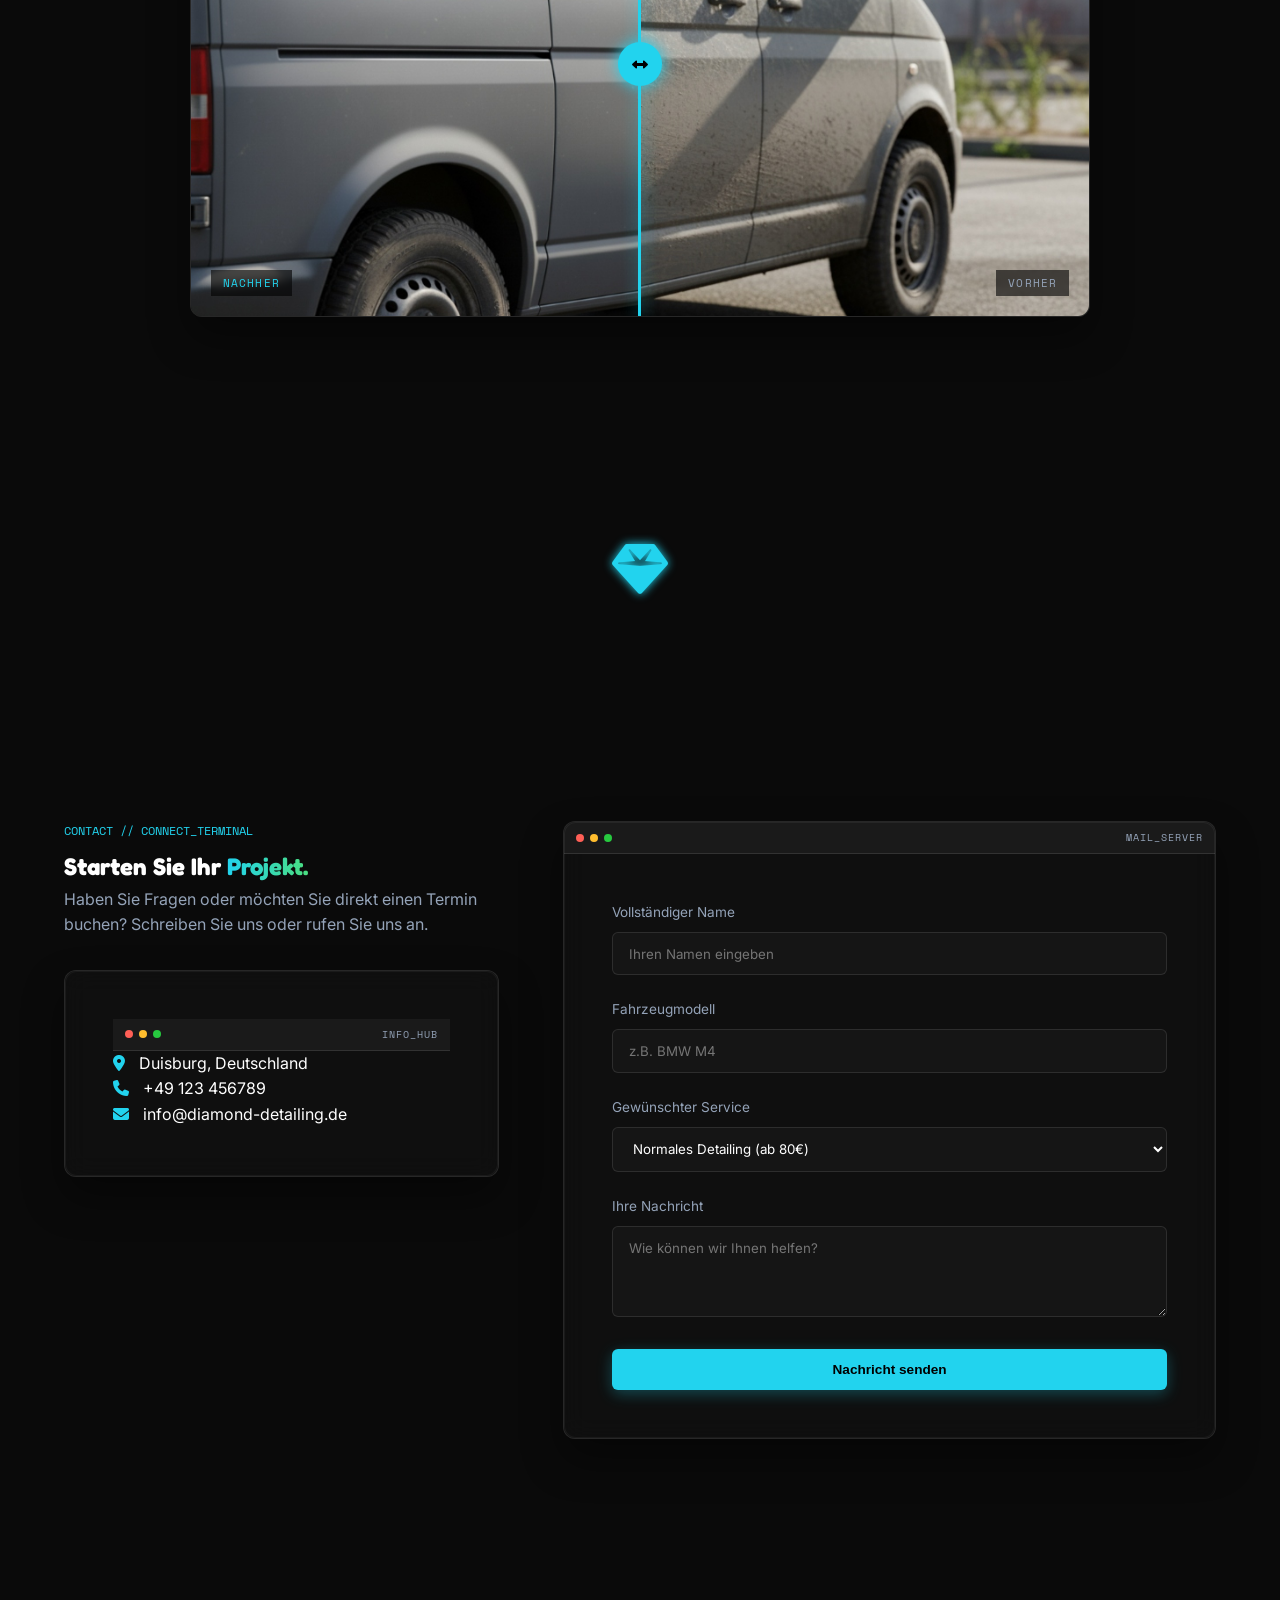
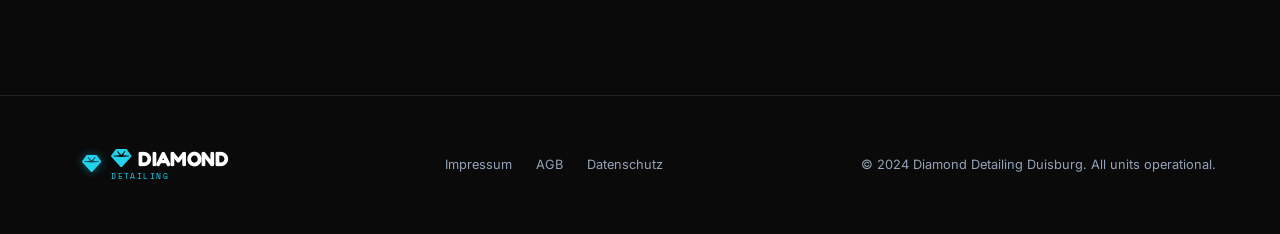
==== commit 08f885db: "Add files via upload" ====
--- a/index.html
+++ b/index.html
@@ -22,7 +22,6 @@
     <nav id="mainNav">
         <div class="container nav-content">
             <a href="#" class="logo">
-                <div class="logo-diamond"><i class="fa-solid fa-gem"></i></div>
                 <div class="logo-text">
                     <span class="logo-main">DIAMOND</span>
                     <span class="logo-sub">DETAILING</span>
@@ -31,6 +30,7 @@
             <ul class="nav-links">
                 <li><a href="#home" class="active">Home</a></li>
                 <li><a href="#services">Leistungen</a></li>
+                <li><a href="#packages">Pakete</a></li>
                 <li><a href="#team">Team</a></li>
                 <li><a href="#contact">Kontakt</a></li>
             </ul>
@@ -56,16 +56,17 @@
             <div class="hero-label mono reveal">
                 <i class="fa-solid fa-microchip"></i> <span>SYSTEM_INIT_OK</span>
             </div>
-            <h1 class="reveal">Präzision aus dem Herzen des <span class="text-gradient">Ruhrgebiets.</span></h1>
-            <p class="reveal">Diamond Detailing Duisburg steht für kompromisslose Qualität und echte Handarbeit. Wir bringen den Glanz zurück und sorgen für maximale Werterhaltung – direkt hier in Ihrer Region.</p>
+            <h1 class="reveal">Echter Glanz für Duisburg <i class="fa-solid fa-gem"></i></h1>
+            <p class="reveal">Bei Diamond Detailing gibt's keine halben Sachen. Wir bringen deine Karre wieder auf Vordermann – mit echter Handarbeit, ohne Schnickschnack und direkt aus dem Herzen von Duisburg. Hol dir den Neuwagen-Vibe zurück.</p>
             <div class="hero-actions reveal">
-                <a href="#services" class="btn btn-primary">Unsere Leistungen</a>
-                <a href="#contact" class="btn btn-outline">Jetzt buchen</a>
+                <a href="#services" class="btn btn-primary">Check unsere Services</a>
+                <a href="#contact" class="btn btn-outline">Termin klarmachen</a>
             </div>
         </div>
     </section>
 
     <!-- SERVICES -->
+    <div class="diamond-divider reveal"><i class="fa-solid fa-gem"></i></div>
     <section class="services" id="services">
         <div class="container">
             <div class="section-header reveal">
@@ -75,7 +76,7 @@
 
             <div class="services-grid">
                 <!-- Service 1 -->
-                <div class="window-frame service-card reveal">
+                <a href="services/detailing.html" class="window-frame service-card reveal">
                     <div class="window-header">
                         <div class="window-dot dot-red"></div>
                         <div class="window-dot dot-yellow"></div>
@@ -85,13 +86,16 @@
                     <div class="service-icon-wrap">
                         <i class="fa-solid fa-car-burst"></i>
                     </div>
-                    <h3>Normales Detailing</h3>
-                    <p>Die perfekte Grundreinigung für Ihr Fahrzeug. Innen & Außen inklusive Felgen und Lackschutz – echte Duisburger Präzision.</p>
-                    <span class="service-price">ab 80 €</span>
-                </div>
+                    <h3>Komplett-Kur</h3>
+                    <p>Die volle Ladung für dein Auto. Innen, außen, Felgen – wir holen alles raus. Duisburger Präzision für deinen Lack.</p>
+                    <div class="service-footer">
+                        <span class="service-price">ab 80 €</span>
+                        <span class="mono">DET_LINK <i class="fa-solid fa-arrow-right"></i></span>
+                    </div>
+                </a>
 
                 <!-- Service 2 -->
-                <div class="window-frame service-card reveal">
+                <a href="services/interior.html" class="window-frame service-card reveal">
                     <div class="window-header">
                         <div class="window-dot dot-red"></div>
                         <div class="window-dot dot-yellow"></div>
@@ -101,13 +105,16 @@
                     <div class="service-icon-wrap">
                         <i class="fa-solid fa-trash-can"></i>
                     </div>
-                    <h3>Auto Ausmisten</h3>
-                    <p>Wir räumen auf und reinigen tiefenwirksam. Perfekt für den neuen Look Ihres Fahrzeug-Innenraums.</p>
-                    <span class="service-price">ab 40 €</span>
-                </div>
+                    <h3>Innenraum-Wellness</h3>
+                    <p>Wir räumen das Chaos auf und machen's wieder frisch. Tiefenreinigung für den Vibe, den dein Auto verdient.</p>
+                    <div class="service-footer">
+                        <span class="service-price">ab 40 €</span>
+                        <span class="mono">INT_LINK <i class="fa-solid fa-arrow-right"></i></span>
+                    </div>
+                </a>
 
                 <!-- Service 3 -->
-                <div class="window-frame service-card reveal">
+                <a href="services/wash.html" class="window-frame service-card reveal">
                     <div class="window-header">
                         <div class="window-dot dot-red"></div>
                         <div class="window-dot dot-yellow"></div>
@@ -117,13 +124,16 @@
                     <div class="service-icon-wrap">
                         <i class="fa-solid fa-soap"></i>
                     </div>
-                    <h3>Fahrzeugwäsche</h3>
-                    <p>Sanft zum Lack, stark gegen Schmutz. Unsere gründliche Handwäsche für ein makelloses Finish.</p>
-                    <span class="service-price">nur 30 €</span>
-                </div>
+                    <h3>Wellness-Wäsche</h3>
+                    <p>Keine Bürsten, kein Kratzen. Nur sanfte Handarbeit für einen Lack, der wieder wie am ersten Tag strahlt.</p>
+                    <div class="service-footer">
+                        <span class="service-price">nur 30 €</span>
+                        <span class="mono">WSH_LINK <i class="fa-solid fa-arrow-right"></i></span>
+                    </div>
+                </a>
 
                 <!-- Service 4 -->
-                <div class="window-frame service-card reveal">
+                <a href="services/headlights.html" class="window-frame service-card reveal">
                     <div class="window-header">
                         <div class="window-dot dot-red"></div>
                         <div class="window-dot dot-yellow"></div>
@@ -133,15 +143,111 @@
                     <div class="service-icon-wrap">
                         <i class="fa-solid fa-lightbulb"></i>
                     </div>
-                    <h3>Scheinwerfer</h3>
-                    <p>Wir machen matte Scheinwerfer wieder kristallklar. Für Ihre Sicherheit und eine perfekte Optik.</p>
-                    <span class="service-price">ab 120 €</span>
+                    <h3>Kristall-Blick</h3>
+                    <p>Matte Scheinwerfer? Nicht bei uns. Wir machen sie wieder klar – für mehr Sicherheit und die krasse Optik.</p>
+                    <div class="service-footer">
+                        <span class="service-price">ab 120 €</span>
+                        <span class="mono">HGT_LINK <i class="fa-solid fa-arrow-right"></i></span>
+                    </div>
+                </a>
+            </div>
+        </div>
+    </section>
+    
+    <!-- SINGLE SERVICES -->
+    <section class="single-services" id="individual">
+        <div class="container">
+            <div class="section-header reveal">
+                <span class="section-tag">SERVICES // INDIVIDUAL_TASKS</span>
+                <h2>Einzelne <span class="text-gradient">Leistungen</span></h2>
+            </div>
+            <div class="services-mini-grid">
+                <div class="mini-card window-frame reveal">
+                    <i class="fa-solid fa-droplet"></i>
+                    <h4>Lack-Politur</h4>
+                    <span>ab 120€</span>
+                </div>
+                <div class="mini-card window-frame reveal">
+                    <i class="fa-solid fa-couch"></i>
+                    <h4>Lederpflege</h4>
+                    <span>ab 50€</span>
+                </div>
+                <div class="mini-card window-frame reveal">
+                    <i class="fa-solid fa-wind"></i>
+                    <h4>Ozon-Reinigung</h4>
+                    <span>ab 60€</span>
+                </div>
+                <div class="mini-card window-frame reveal">
+                    <i class="fa-solid fa-paw"></i>
+                    <h4>Tierhaare</h4>
+                    <span>ab 40€</span>
+                </div>
+                <div class="mini-card window-frame reveal">
+                    <i class="fa-solid fa-sun"></i>
+                    <h4>Cabrio-Dach</h4>
+                    <span>ab 80€</span>
+                </div>
+                <div class="mini-card window-frame reveal">
+                    <i class="fa-solid fa-engine"></i>
+                    <h4>Motorraum</h4>
+                    <span>ab 50€</span>
+                </div>
+            </div>
+        </div>
+    </section>
+
+    <!-- SUBSCRIPTIONS SLIDER -->
+    <section class="subscriptions" id="packages">
+        <div class="container">
+            <div class="section-header reveal">
+                <span class="section-tag">UPGRADES // SUBSCRIPTION_MODELS</span>
+                <h2>Premium <span class="text-gradient">Abos</span></h2>
+            </div>
+            <div class="abo-slider-wrap reveal">
+                <div class="abo-slider">
+                    <!-- Paket 1 -->
+                    <div class="window-frame package-card">
+                        <div class="package-content">
+                            <div class="package-badge">MEISTGEBUCHT</div>
+                            <h3>Glanz-Abo</h3>
+                            <div class="price-wrap">
+                                <span class="price-amount">99 €</span>
+                                <span class="price-period">/ Monat</span>
+                            </div>
+                            <ul class="package-features">
+                                <li><i class="fa-solid fa-check"></i> 1x Premium Handwäsche p.M.</li>
+                                <li><i class="fa-solid fa-check"></i> Innenraum-Auffrischung</li>
+                                <li><i class="fa-solid fa-check"></i> Felgen-Spezialreinigung</li>
+                                <li><i class="fa-solid fa-check"></i> Lack-Express-Versiegelung</li>
+                            </ul>
+                            <a href="#contact" class="btn btn-primary">Abo starten</a>
+                        </div>
+                    </div>
+                    <!-- Paket 2 -->
+                    <div class="window-frame package-card premium">
+                        <div class="package-content">
+                            <div class="package-badge">ULTIMATIV</div>
+                            <h3>Full Protection</h3>
+                            <div class="price-wrap">
+                                <span class="price-amount">449 €</span>
+                                <span class="price-period">einmalig</span>
+                            </div>
+                            <ul class="package-features">
+                                <li><i class="fa-solid fa-check"></i> Alle Leistungen des Glanz-Abos</li>
+                                <li><i class="fa-solid fa-check"></i> Keramik-Beschichtung (3 Jahre)</li>
+                                <li><i class="fa-solid fa-check"></i> Glasversiegelung</li>
+                                <li><i class="fa-solid fa-check"></i> Felgen-Keramik</li>
+                            </ul>
+                            <a href="#contact" class="btn btn-outline">Jetzt anfragen</a>
+                        </div>
+                    </div>
                 </div>
             </div>
         </div>
     </section>
 
     <!-- TEAM -->
+    <div class="diamond-divider reveal"><i class="fa-solid fa-gem"></i></div>
     <section class="team" id="team">
         <div class="container">
             <div class="section-header reveal">
@@ -163,8 +269,16 @@
                     </div>
                     <div class="team-info">
                         <h3>Alexander</h3>
-                        <span class="team-role">Gründer & Detailing Experte</span>
-                        <p>Mit jahrelanger Erfahrung und dem typischen Ruhrpott-Auge für Details führt Alexander unser Team zu Höchstleistungen.</p>
+                        <div class="team-meta">
+                            <div class="meta-item">
+                                <span class="meta-label">Titel:</span>
+                                <span class="team-role">Gründer & Detailing Experte</span>
+                            </div>
+                            <div class="meta-item">
+                                <span class="meta-label">Bio:</span>
+                                <p>Mit jahrelanger Erfahrung und dem typischen Ruhrpott-Auge für Details führt Alexander unser Team zu Höchstleistungen.</p>
+                            </div>
+                        </div>
                         <div class="skill-tags">
                             <span class="skill-tag">Lackkorrektur</span>
                             <span class="skill-tag">Management</span>
@@ -185,8 +299,16 @@
                     </div>
                     <div class="team-info">
                         <h3>Tom</h3>
-                        <span class="team-role">Detailing Spezialist</span>
-                        <p>Unser Experte für Innenraumaufbereitung. Tom verwandelt jedes Auto in eine saubere Wohlfühloase – egal wie es vorher aussah.</p>
+                        <div class="team-meta">
+                            <div class="meta-item">
+                                <span class="meta-label">Titel:</span>
+                                <span class="team-role">Detailing Spezialist</span>
+                            </div>
+                            <div class="meta-item">
+                                <span class="meta-label">Bio:</span>
+                                <p>Unser Experte für Innenraumaufbereitung. Tom verwandelt jedes Auto in eine saubere Wohlfühloase – egal wie es vorher aussah.</p>
+                            </div>
+                        </div>
                         <div class="skill-tags">
                             <span class="skill-tag">Interieur</span>
                             <span class="skill-tag">Technik</span>
@@ -203,15 +325,23 @@
                             <div class="window-dot dot-green"></div>
                             <div class="window-title">IMG_EMR</div>
                         </div>
-                        <img src="team_3.jpg" alt="Emre" class="team-img" style="object-position: center top;">
+                        <img src="emre.jpg" alt="Emre Boss" class="team-img" style="object-position: center top;">
                     </div>
                     <div class="team-info">
                         <h3>Emre</h3>
-                        <span class="team-role">Diamond Detailing Crew</span>
-                        <p>--eingestellt aus mitleid</p>
+                        <div class="team-meta">
+                            <div class="meta-item">
+                                <span class="meta-label">Titel:</span>
+                                <span class="team-role">Marketing Boss</span>
+                            </div>
+                            <div class="meta-item">
+                                <span class="meta-label">Bio:</span>
+                                <p>Gut aussehender und riechender Marketing Boss. Er sorgt dafür, dass Diamond Detailing in aller Munde ist.</p>
+                            </div>
+                        </div>
                         <div class="skill-tags">
-                            <span class="skill-tag">Lackschutz</span>
-                            <span class="skill-tag">Finish</span>
+                            <span class="skill-tag">Marketing</span>
+                            <span class="skill-tag">Business</span>
                         </div>
                     </div>
                 </div>
@@ -229,8 +359,16 @@
                     </div>
                     <div class="team-info">
                         <h3>Julian</h3>
-                        <span class="team-role">Service &amp; Qualität</span>
-                        <p>Unser Mann für die Endabnahme und Kundenberatung. Er garantiert, dass jeder Kunde mit einem Lächeln nach Hause fährt.</p>
+                        <div class="team-meta">
+                            <div class="meta-item">
+                                <span class="meta-label">Titel:</span>
+                                <span class="team-role">Service & Qualität</span>
+                            </div>
+                            <div class="meta-item">
+                                <span class="meta-label">Bio:</span>
+                                <p>Unser Mann für die Endabnahme und Kundenberatung. Er garantiert, dass jeder Kunde mit einem Lächeln nach Hause fährt.</p>
+                            </div>
+                        </div>
                         <div class="skill-tags">
                             <span class="skill-tag">Service</span>
                             <span class="skill-tag">Qualität</span>
@@ -238,32 +376,36 @@
                     </div>
                 </div>
 
-                <!-- Emil -->
+                <!-- Generic Team Member 2 -->
                 <div class="team-card reveal">
                     <div class="window-frame team-image-wrap">
                         <div class="window-header">
                             <div class="window-dot dot-red"></div>
                             <div class="window-dot dot-yellow"></div>
                             <div class="window-dot dot-green"></div>
-                            <div class="window-title">IMG_EML</div>
-                        </div>
-                        <img src="team_5.jpg" alt="Emil" class="team-img" style="object-position: center top;">
+                            <div class="window-title">IMG_GEN_02</div>
+                        </div>
+                        <div class="placeholder-avatar">
+                            <i class="fa-solid fa-user"></i>
+                        </div>
                     </div>
                     <div class="team-info">
-                        <h3>Emil</h3>
-                        <span class="team-role">Diamond Specialist</span>
-                        <p>Als unser Specialist für komplexe Herausforderungen bewahrt Emil immer einen kühlen Kopf – egal wie hart der Job ist.</p>
-                        <div class="skill-tags">
-                            <span class="skill-tag">Specialist</span>
-                            <span class="skill-tag">Fokus</span>
-                        </div>
-                    </div>
-                </div>
+                        <h3>Detailing-Profi</h3>
+                        <div class="team-meta">
+                            <div class="meta-item">
+                                <span class="meta-label">Titel:</span>
+                                <span class="team-role">Technik & Finish</span>
+                            </div>
+                        </div>
+                    </div>
+                </div>
+
             </div>
         </div>
     </section>
 
     <!-- RESULTS / COMPARISON -->
+    <div class="diamond-divider reveal"><i class="fa-solid fa-gem"></i></div>
     <section class="results" id="results">
         <div class="container">
             <div class="section-header reveal">
@@ -271,12 +413,59 @@
                 <h2>Vorher & <span class="text-gradient">Nachher</span></h2>
             </div>
 
+            <!-- Interior Slider (SWAPPED TO TOP) -->
+            <div class="window-frame comparison-container reveal" style="margin-bottom: 3rem;">
+                <div class="window-header">
+                    <div class="window-dot dot-red"></div>
+                    <div class="window-dot dot-yellow"></div>
+                    <div class="window-dot dot-green"></div>
+                    <div class="window-title">INTERIOR_DEEP_CLEAN_02</div>
+                </div>
+                <div class="comparison-slider">
+                    <div class="img-before">
+                        <img src="before_interior.png" alt="Vorher Interior">
+                        <div class="label label-before">VORHER</div>
+                    </div>
+                    <div class="img-after">
+                        <img src="after_interior.png" alt="Nachher Interior">
+                        <div class="label label-after">NACHHER</div>
+                    </div>
+                    <input type="range" min="0" max="100" value="50" class="slider">
+                    <div class="slider-line"></div>
+                    <div class="slider-button"><i class="fa-solid fa-left-right"></i></div>
+                </div>
+            </div>
+
+            <!-- Wheels Slider -->
+            <div class="window-frame comparison-container reveal" style="margin-bottom: 3rem;">
+                <div class="window-header">
+                    <div class="window-dot dot-red"></div>
+                    <div class="window-dot dot-yellow"></div>
+                    <div class="window-dot dot-green"></div>
+                    <div class="window-title">WHEEL_RESTORATION_03</div>
+                </div>
+                <div class="comparison-slider">
+                    <div class="img-before">
+                        <img src="before_wheels_new.png" alt="Vorher Felgen">
+                        <div class="label label-before">VORHER</div>
+                    </div>
+                    <div class="img-after">
+                        <img src="after_wheels_new.png" alt="Nachher Felgen">
+                        <div class="label label-after">NACHHER</div>
+                    </div>
+                    <input type="range" min="0" max="100" value="50" class="slider">
+                    <div class="slider-line"></div>
+                    <div class="slider-button"><i class="fa-solid fa-left-right"></i></div>
+                </div>
+            </div>
+
+            <!-- Exterior Slider (OLD) -->
             <div class="window-frame comparison-container reveal">
                 <div class="window-header">
                     <div class="window-dot dot-red"></div>
                     <div class="window-dot dot-yellow"></div>
                     <div class="window-dot dot-green"></div>
-                    <div class="window-title">TRANSFORMATION_ANALYSIS</div>
+                    <div class="window-title">EXTERIOR_TRANSFORMATION_01</div>
                 </div>
                 <div class="comparison-slider">
                     <div class="img-before">
@@ -287,7 +476,7 @@
                         <img src="after.jpg" alt="Nachher">
                         <div class="label label-after">NACHHER</div>
                     </div>
-                    <input type="range" min="0" max="100" value="50" class="slider" id="comparisonSlider">
+                    <input type="range" min="0" max="100" value="50" class="slider">
                     <div class="slider-line"></div>
                     <div class="slider-button"><i class="fa-solid fa-left-right"></i></div>
                 </div>
@@ -296,6 +485,7 @@
     </section>
 
     <!-- CONTACT -->
+    <div class="diamond-divider reveal"><i class="fa-solid fa-gem"></i></div>
     <section class="contact" id="contact">
         <div class="container">
             <div class="contact-grid">
@@ -364,10 +554,35 @@
                     <span class="logo-sub">DETAILING</span>
                 </div>
             </a>
+            <div class="footer-links">
+                <a href="impressum.html">Impressum</a>
+                <a href="agb.html">AGB</a>
+                <a href="datenschutz.html">Datenschutz</a>
+            </div>
             <p class="copyright">© 2024 Diamond Detailing Duisburg. All units operational.</p>
         </div>
     </footer>
 
     <script src="main.js"></script>
+
+    <!-- Cookie Banner Overlay -->
+    <div id="cookieBanner" class="cookie-banner">
+        <div class="window-frame cookie-card">
+            <div class="window-header">
+                <div class="window-dot dot-red"></div>
+                <div class="window-dot dot-yellow"></div>
+                <div class="window-dot dot-green"></div>
+                <div class="window-title">SECURITY_CHECK_v3.0</div>
+            </div>
+            <div class="cookie-content">
+                <h3>Kurzer Check...</h3>
+                <p>Wir nutzen Cookies, um Diamond Detailing für dich zu optimieren. Akzeptierst du die Datenverarbeitung für den perfekten Glanz?</p>
+                <div class="cookie-actions">
+                    <button id="acceptCookies" class="btn btn-primary">Alles klar, Abfahrt!</button>
+                    <a href="datenschutz.html" class="btn btn-outline btn-sm">Details</a>
+                </div>
+            </div>
+        </div>
+    </div>
 </body>
 </html>
--- a/style.css
+++ b/style.css
@@ -184,8 +184,25 @@
 
 .logo-main {
     color: var(--text);
-    font-size: 1.25rem;
+    font-size: 1.6rem;
     line-height: 1;
+    font-weight: 800;
+    display: flex;
+    align-items: center;
+    gap: 0.5rem;
+}
+
+.logo-main::before {
+    content: '\f3a5'; /* Gem icon */
+    font-family: 'Font Awesome 6 Free';
+    font-weight: 900;
+    color: var(--cyan);
+    animation: pulse-glow 2.5s infinite alternate;
+}
+
+@keyframes pulse-glow {
+    from { filter: drop-shadow(0 0 2px var(--cyan)); opacity: 0.8; }
+    to { filter: drop-shadow(0 0 12px var(--cyan)); opacity: 1; }
 }
 
 .logo-sub {
@@ -332,9 +349,27 @@
 }
 
 .hero h1 {
-    font-size: clamp(2.5rem, 8vw, 4.5rem);
-    line-height: 1.1;
-    margin-bottom: 1.5rem;
+    font-size: clamp(3rem, 10vw, 5.8rem);
+    line-height: 0.95;
+    margin-bottom: 2rem;
+    font-weight: 900;
+    letter-spacing: -3px;
+    text-transform: uppercase;
+    position: relative;
+}
+
+.hero h1 .fa-gem {
+    font-size: 0.7em;
+    vertical-align: middle;
+    margin-left: 0.1em;
+    filter: drop-shadow(0 0 20px var(--cyan));
+    animation: diamond-float 4s infinite ease-in-out;
+    display: inline-block;
+}
+
+@keyframes diamond-float {
+    0%, 100% { transform: translateY(0) rotate(0); }
+    50% { transform: translateY(-20px) rotate(15deg); }
 }
 
 .text-gradient {
@@ -438,6 +473,8 @@
 }
 
 .service-card {
+    text-decoration: none;
+    color: inherit;
     padding: 2.5rem;
     display: flex;
     flex-direction: column;
@@ -448,6 +485,7 @@
 .service-card:hover {
     border-color: var(--cyan);
     transform: translateY(-8px);
+    box-shadow: 0 0 20px rgba(34, 211, 238, 0.2);
 }
 
 .service-icon-wrap {
@@ -466,11 +504,161 @@
     font-size: 1.4rem;
 }
 
+.service-footer {
+    display: flex;
+    justify-content: space-between;
+    align-items: center;
+    margin-top: auto;
+}
+
 .service-price {
     font-weight: 700;
     font-size: 1.25rem;
     color: var(--cyan);
-    margin-top: auto;
+}
+
+/* ---- PACKAGES GRID ---- */
+.packages-grid {
+    display: grid;
+    grid-template-columns: repeat(auto-fit, minmax(320px, 1fr));
+    gap: 3rem;
+    margin-top: 2rem;
+}
+
+.package-card {
+    padding: 0;
+    transition: var(--transition);
+}
+
+.package-card .package-content {
+    padding: 3rem;
+    display: flex;
+    flex-direction: column;
+    gap: 1.5rem;
+    height: 100%;
+}
+
+.package-card.premium {
+    border-color: var(--green);
+    box-shadow: 0 0 30px rgba(74, 222, 128, 0.1);
+}
+
+.package-card.premium:hover {
+    border-color: var(--green);
+    box-shadow: 0 0 40px rgba(74, 222, 128, 0.3);
+}
+
+.package-badge {
+    align-self: flex-start;
+    font-family: 'Space Mono', monospace;
+    font-size: 0.65rem;
+    padding: 4px 10px;
+    background: rgba(34, 211, 238, 0.1);
+    color: var(--cyan);
+    border: 1px solid var(--cyan);
+    border-radius: 4px;
+}
+
+.premium .package-badge {
+    background: rgba(74, 222, 128, 0.1);
+    color: var(--green);
+    border-color: var(--green);
+}
+
+.package-card h3 {
+    font-size: 2rem;
+}
+
+.price-wrap {
+    display: flex;
+    align-items: baseline;
+    gap: 0.5rem;
+}
+
+.price-amount {
+    font-size: 3rem;
+    font-weight: 800;
+    color: var(--text);
+}
+
+.price-period {
+    color: var(--text-muted);
+    font-size: 1rem;
+}
+
+.package-features {
+    list-style: none;
+    display: flex;
+    flex-direction: column;
+    gap: 1rem;
+    margin: 1rem 0 2rem 0;
+}
+
+.package-features li {
+    display: flex;
+    align-items: center;
+    gap: 1rem;
+    font-size: 0.95rem;
+    color: var(--text-muted);
+}
+
+.package-features li i {
+    color: var(--green);
+    font-size: 0.8rem;
+}
+
+/* ---- MINI SERVICES ---- */
+.services-mini-grid {
+    display: grid;
+    grid-template-columns: repeat(auto-fit, minmax(180px, 1fr));
+    gap: 1.5rem;
+    margin-bottom: 4rem;
+}
+
+.mini-card {
+    padding: 2rem;
+    text-align: center;
+    transition: var(--transition);
+}
+
+.mini-card i {
+    font-size: 2rem;
+    color: var(--cyan);
+    margin-bottom: 1rem;
+}
+
+.mini-card h4 {
+    font-size: 1.1rem;
+    margin-bottom: 0.5rem;
+}
+
+.mini-card span {
+    font-family: 'Space Mono', monospace;
+    font-size: 0.8rem;
+    color: var(--green);
+}
+
+.mini-card:hover {
+    border-color: var(--cyan);
+    transform: translateY(-5px);
+}
+
+/* ---- ABO SLIDER ---- */
+.abo-slider-wrap {
+    overflow-x: auto;
+    padding-bottom: 2rem;
+    scrollbar-width: thin;
+    scrollbar-color: var(--cyan) transparent;
+}
+
+.abo-slider {
+    display: flex;
+    gap: 2rem;
+    min-width: max-content;
+}
+
+.abo-slider .package-card {
+    width: 350px;
 }
 
 /* ---- TEAM GRID ---- */
@@ -509,6 +697,17 @@
     position: relative;
 }
 
+.placeholder-avatar {
+    width: 100%;
+    height: 100%;
+    display: flex;
+    align-items: center;
+    justify-content: center;
+    background: #1a1a1a;
+    color: #333;
+    font-size: 5rem;
+}
+
 .team-img {
     width: 100%;
     height: 100%;
@@ -520,11 +719,31 @@
     margin-bottom: 0.5rem;
 }
 
+.team-meta {
+    display: flex;
+    flex-direction: column;
+    gap: 1rem;
+    margin-bottom: 1.5rem;
+}
+
+.meta-item {
+    display: flex;
+    flex-direction: column;
+}
+
+.meta-label {
+    font-family: 'Space Mono', monospace;
+    font-size: 0.65rem;
+    color: var(--text-muted);
+    text-transform: uppercase;
+    letter-spacing: 0.1em;
+    margin-bottom: 0.25rem;
+}
+
 .team-role {
     font-family: 'Space Mono', monospace;
     color: var(--cyan);
-    font-size: 0.8rem;
-    margin-bottom: 1.5rem;
+    font-size: 0.85rem;
     display: block;
 }
 
@@ -596,6 +815,22 @@
     justify-content: space-between;
     align-items: center;
     gap: 2rem;
+}
+
+.footer-links {
+    display: flex;
+    gap: 1.5rem;
+}
+
+.footer-links a {
+    color: var(--text-muted);
+    text-decoration: none;
+    font-size: 0.8rem;
+    transition: var(--transition);
+}
+
+.footer-links a:hover {
+    color: var(--cyan);
 }
 
 .copyright {
@@ -783,6 +1018,178 @@
     .footer-content { flex-direction: column; text-align: center; }
 }
 
+/* ---- DIAMOND DIVIDER ---- */
+.diamond-divider {
+    display: flex;
+    align-items: center;
+    justify-content: center;
+    padding: 6rem 0;
+    font-size: 3.5rem;
+    color: var(--cyan);
+    opacity: 0.25;
+    transition: var(--transition);
+}
+
+.diamond-divider i {
+    filter: drop-shadow(0 0 5px var(--cyan));
+    animation: pulse-glow 3s infinite alternate;
+}
+
+.diamond-divider:hover {
+    opacity: 1;
+    transform: scale(1.3);
+    filter: drop-shadow(0 0 30px var(--cyan));
+}
+
 /* Animation Reveal */
 .reveal { opacity: 0; transform: translateY(30px); transition: 0.8s cubic-bezier(0.4, 0, 0.2, 1); }
 .reveal.active { opacity: 1; transform: translateY(0); }
+
+/* ---- COOKIE BANNER OVERLAY ---- */
+.cookie-banner {
+    position: fixed;
+    inset: 0;
+    width: 100%;
+    height: 100%;
+    background: rgba(10, 10, 10, 0.95);
+    backdrop-filter: blur(20px);
+    z-index: 10000;
+    display: none;
+    align-items: center;
+    justify-content: center;
+    padding: 2rem;
+}
+
+.cookie-banner.active {
+    display: flex;
+}
+
+.cookie-card {
+    max-width: 500px;
+    width: 100%;
+    background: var(--surface);
+    border: 1px solid var(--cyan);
+    box-shadow: 0 0 50px rgba(34, 211, 238, 0.2);
+}
+
+.cookie-content {
+    padding: 3rem;
+    text-align: center;
+}
+
+.cookie-content h3 {
+    margin-bottom: 1.5rem;
+    font-size: 1.8rem;
+}
+
+.cookie-content p {
+    font-size: 1rem;
+    color: var(--text-muted);
+    margin-bottom: 2.5rem;
+}
+
+.cookie-actions {
+    display: flex;
+    justify-content: center;
+    gap: 2rem;
+}
+
+/* ---- SERVICE SUB-PAGES ---- */
+.service-hero {
+    padding-top: 150px;
+    padding-bottom: 80px;
+    background: linear-gradient(to bottom, rgba(10, 10, 10, 0.8), var(--bg)), url('duisburg_bg.png');
+    background-size: cover;
+    background-attachment: fixed;
+}
+
+.service-hero-content {
+    max-width: 800px;
+}
+
+.service-hero h1 {
+    font-size: clamp(2.5rem, 6vw, 4rem);
+    margin-bottom: 1.5rem;
+}
+
+.process-grid {
+    display: grid;
+    grid-template-columns: repeat(auto-fit, minmax(250px, 1fr));
+    gap: 2rem;
+    margin-top: 3rem;
+}
+
+.process-step {
+    padding: 2rem;
+    border-left: 2px solid var(--border);
+    transition: var(--transition);
+}
+
+.process-step:hover {
+    border-left-color: var(--cyan);
+    background: rgba(34, 211, 238, 0.03);
+}
+
+.step-number {
+    font-family: 'Space Mono', monospace;
+    color: var(--cyan);
+    font-size: 0.8rem;
+    margin-bottom: 1rem;
+    display: block;
+}
+
+.faq-section {
+    margin-top: var(--space-lg);
+}
+
+.faq-grid {
+    display: grid;
+    gap: 1.5rem;
+    margin-top: 3rem;
+}
+
+.faq-item {
+    padding: 1.5rem;
+}
+
+.faq-item h4 {
+    color: var(--cyan);
+    margin-bottom: 0.75rem;
+    font-size: 1.1rem;
+}
+
+.gallery-grid {
+    display: grid;
+    grid-template-columns: repeat(auto-fit, minmax(300px, 1fr));
+    gap: 1.5rem;
+    margin-top: 3rem;
+}
+
+.gallery-img {
+    width: 100%;
+    height: 250px;
+    object-fit: cover;
+    border-radius: var(--radius-sm);
+    transition: var(--transition);
+}
+
+.gallery-img:hover {
+    transform: scale(1.02);
+    filter: brightness(1.1);
+}
+
+.back-link {
+    display: inline-flex;
+    align-items: center;
+    gap: 0.5rem;
+    color: var(--cyan);
+    text-decoration: none;
+    font-family: 'Space Mono', monospace;
+    font-size: 0.8rem;
+    margin-bottom: 2rem;
+    transition: var(--transition);
+}
+
+.back-link:hover {
+    transform: translateX(-5px);
+}
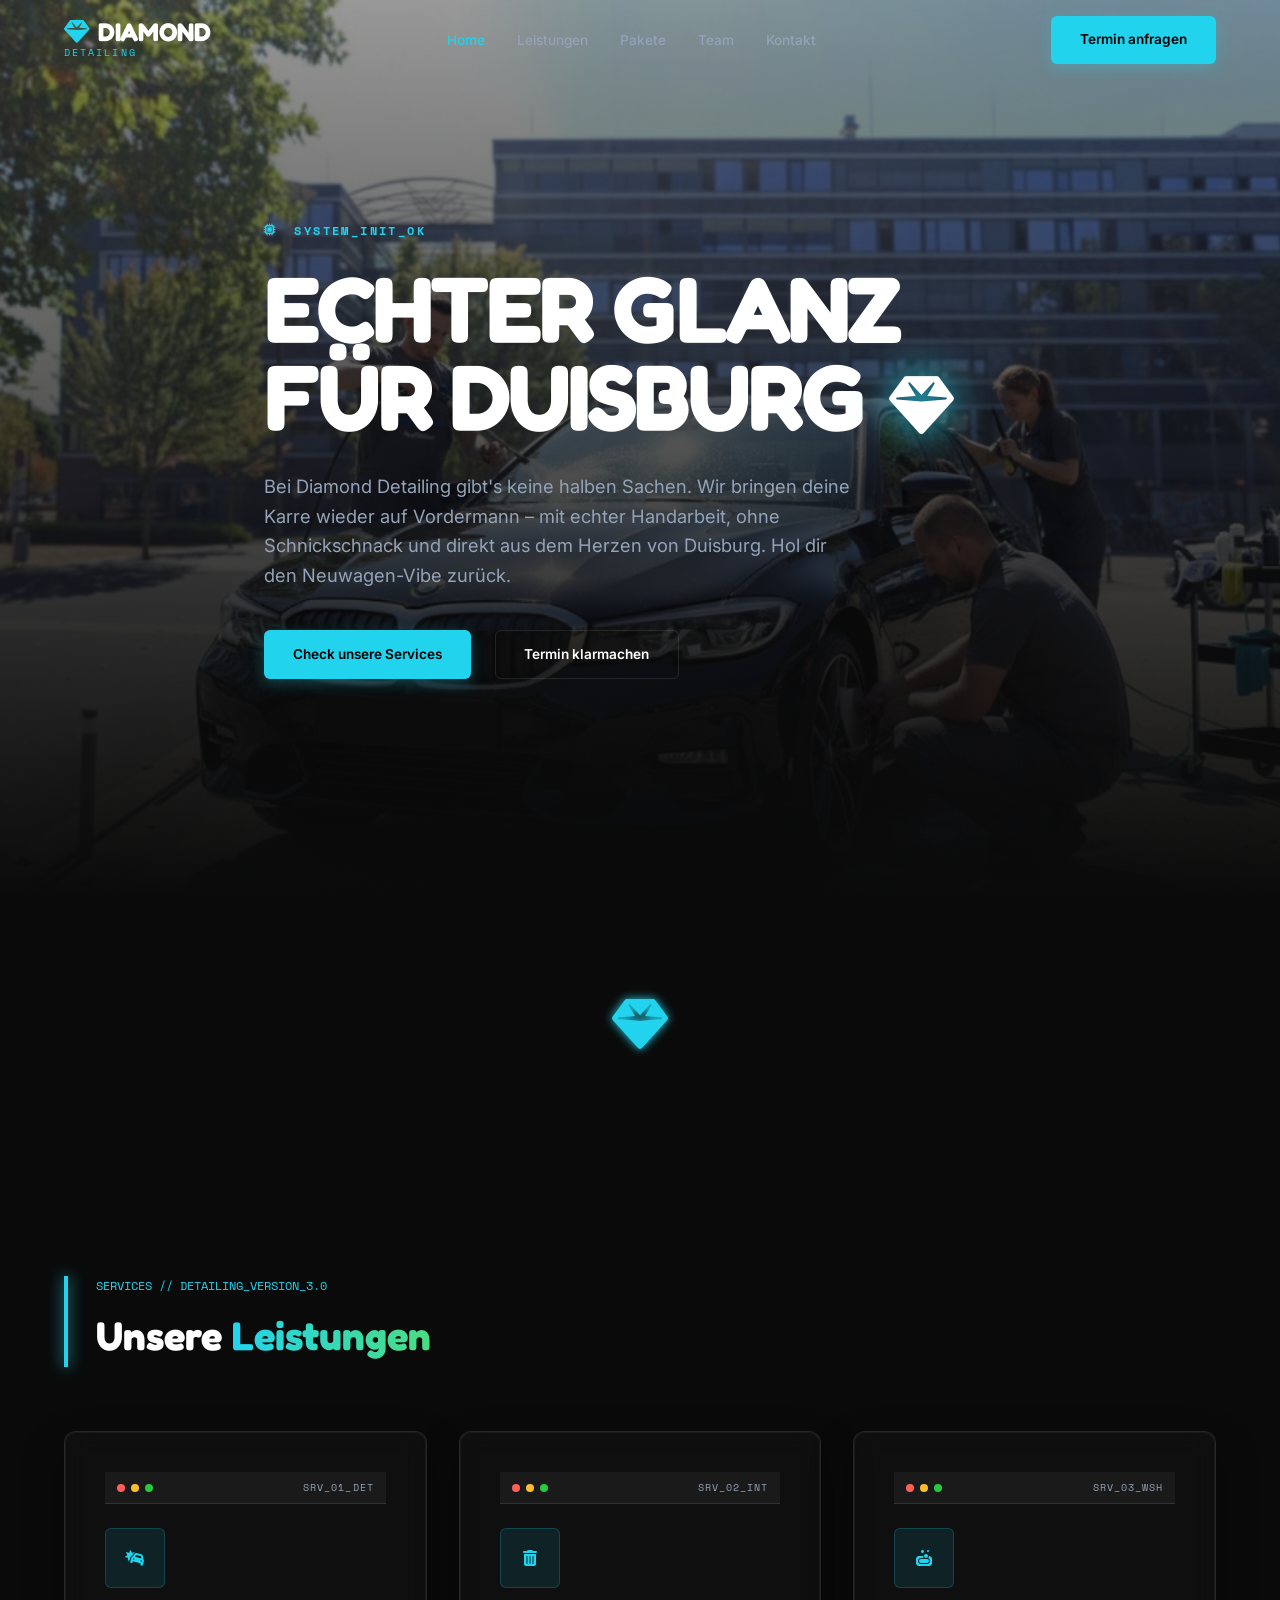
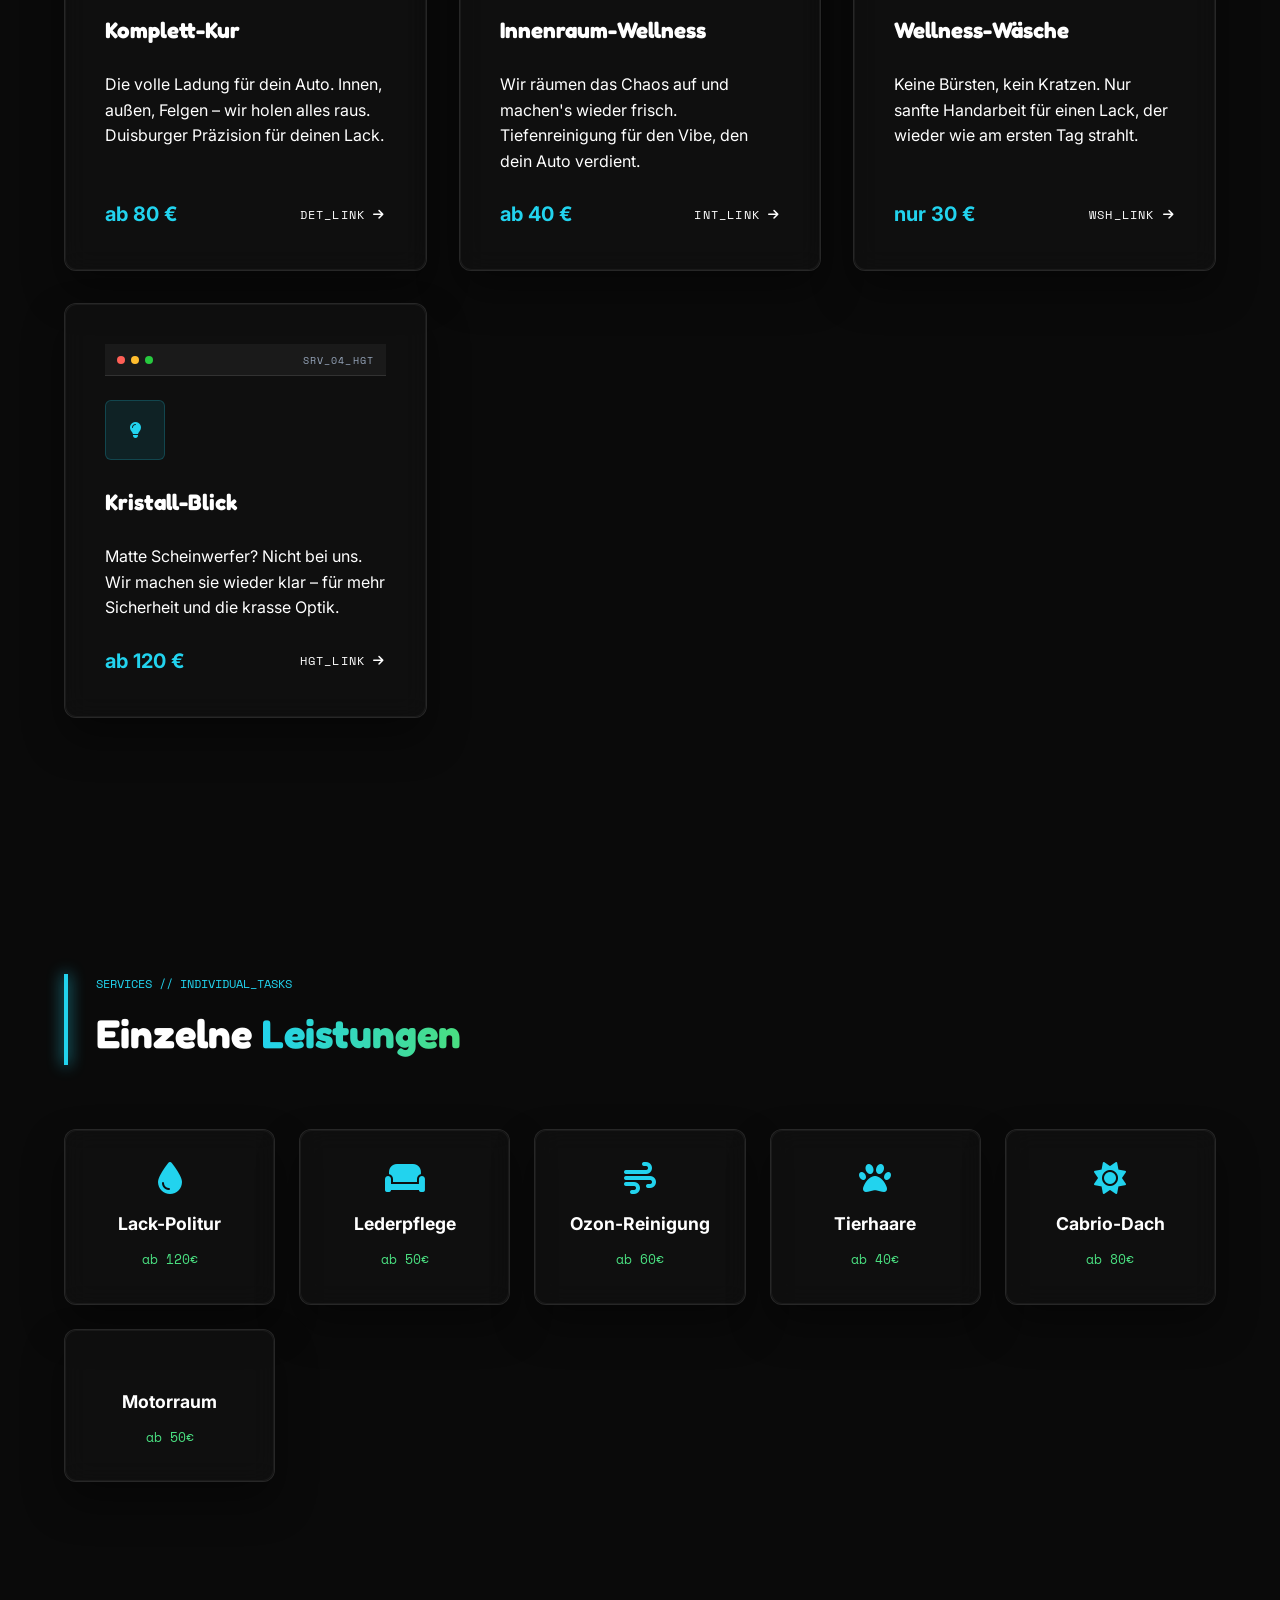
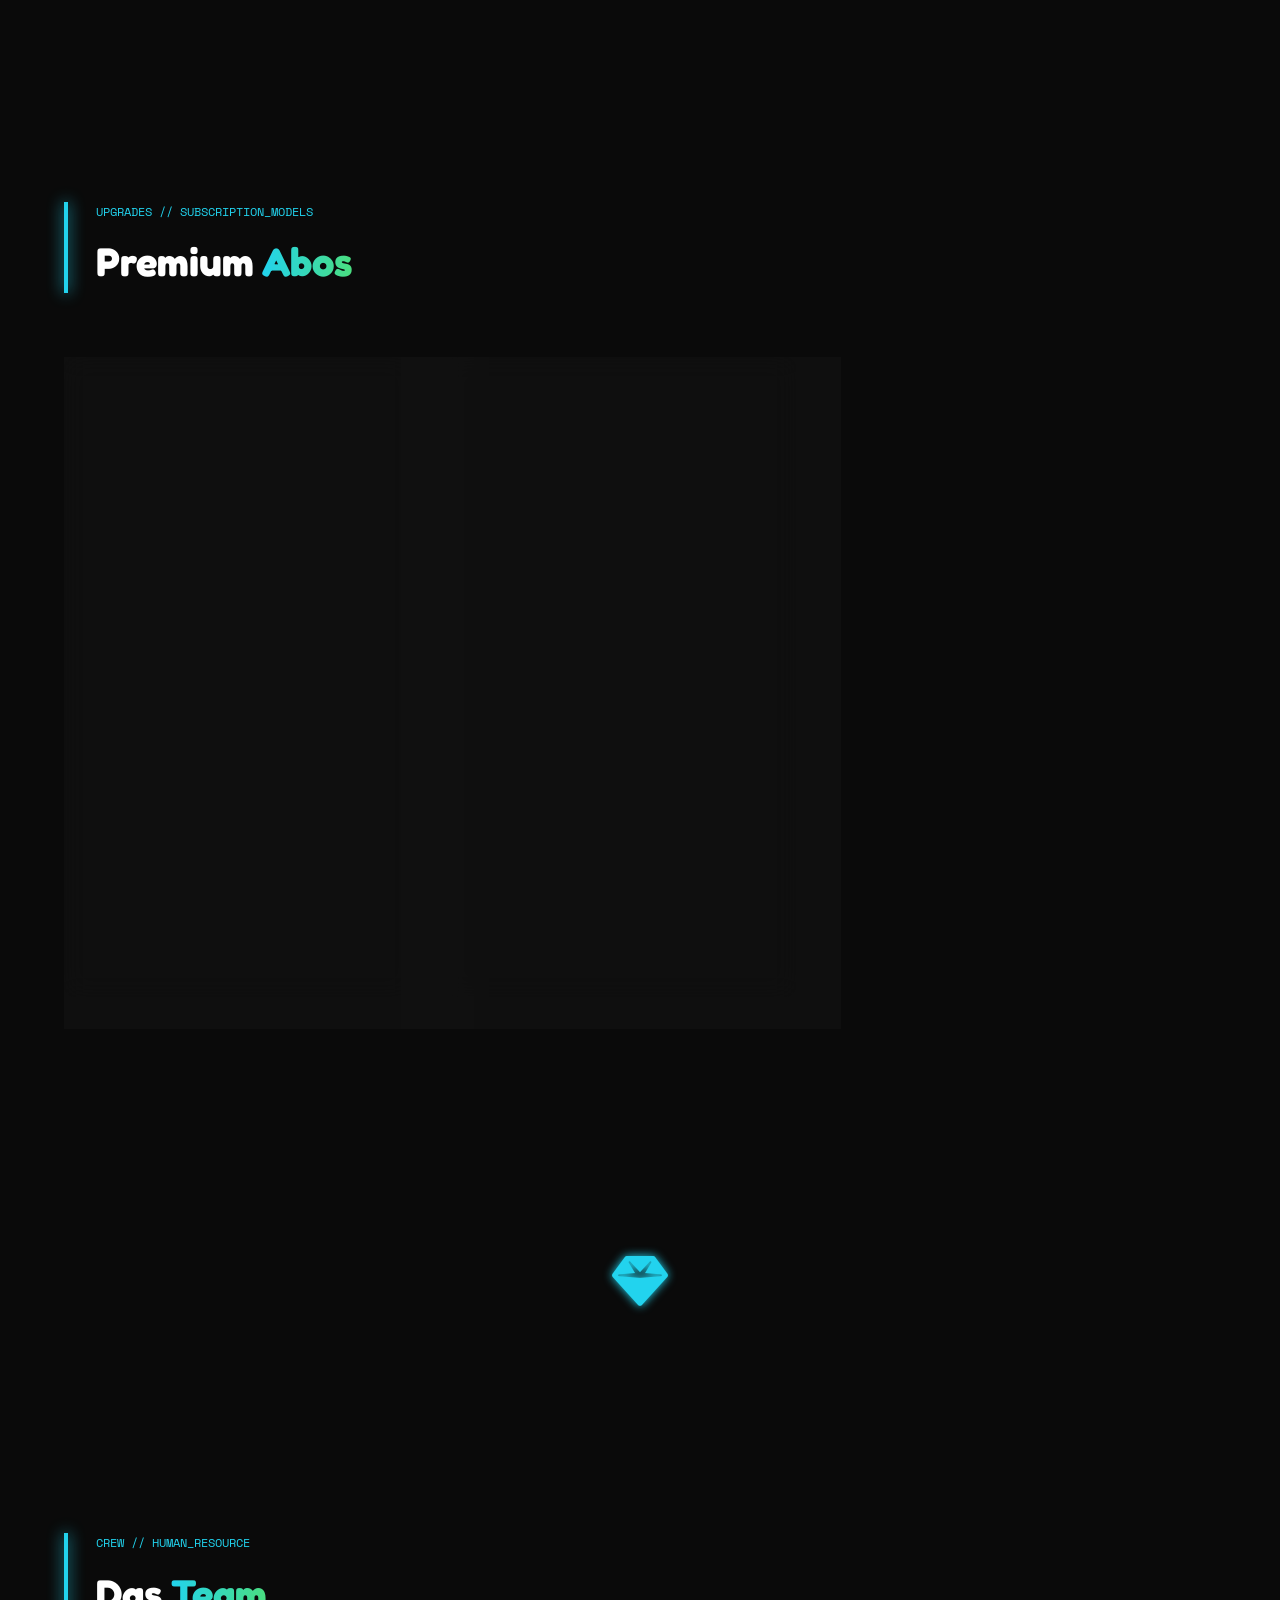
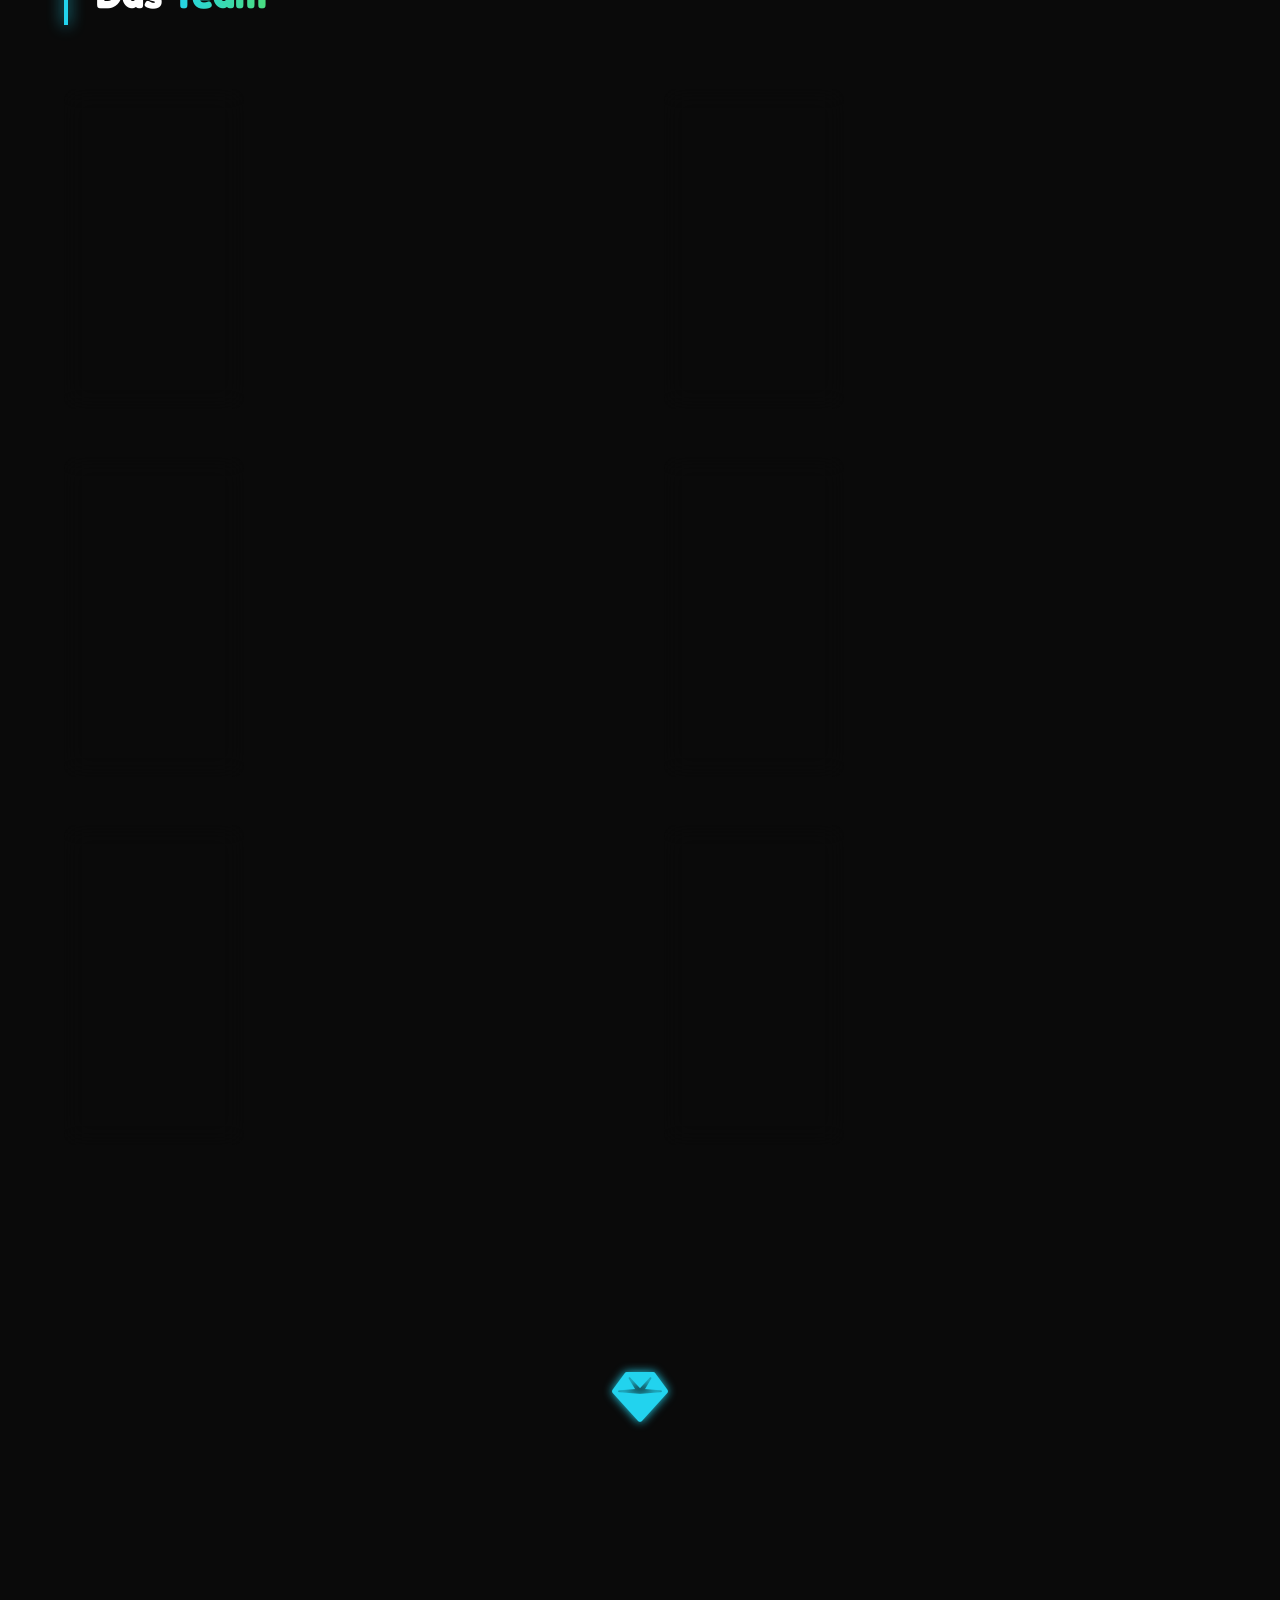
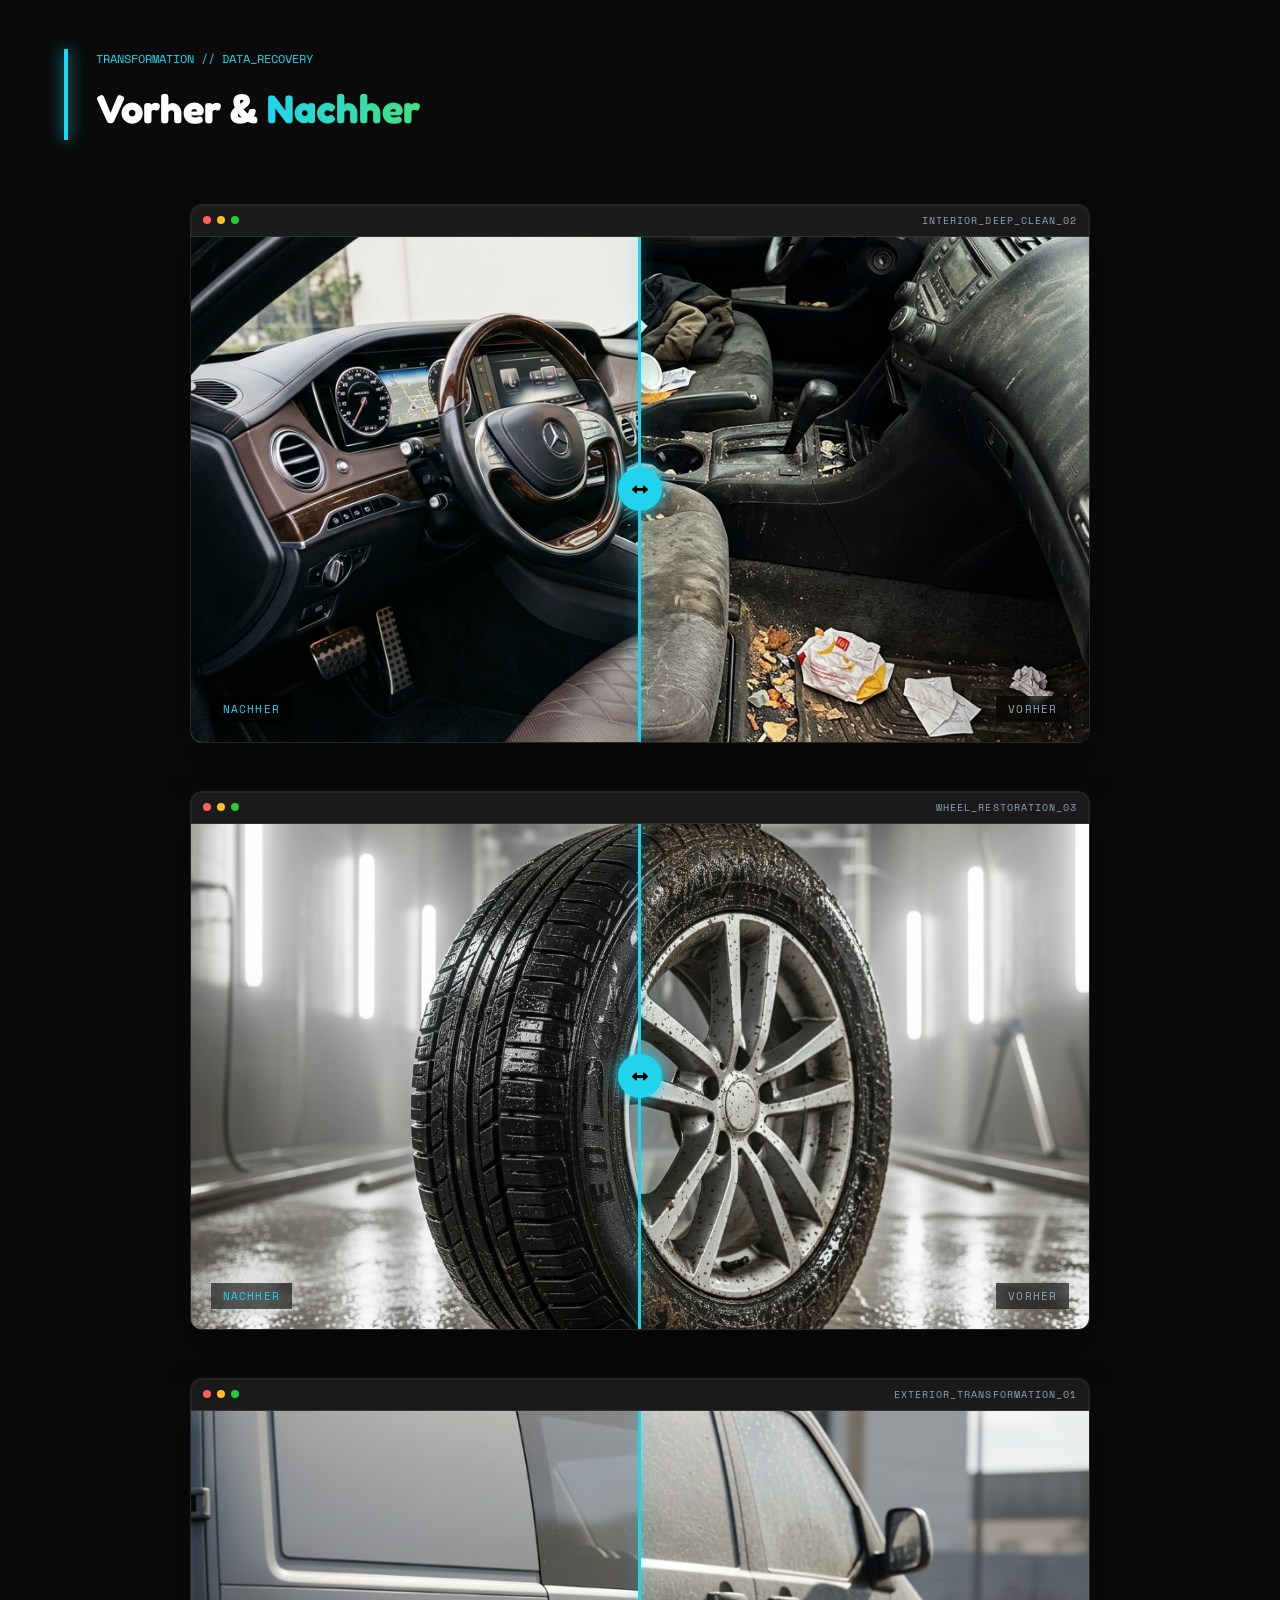
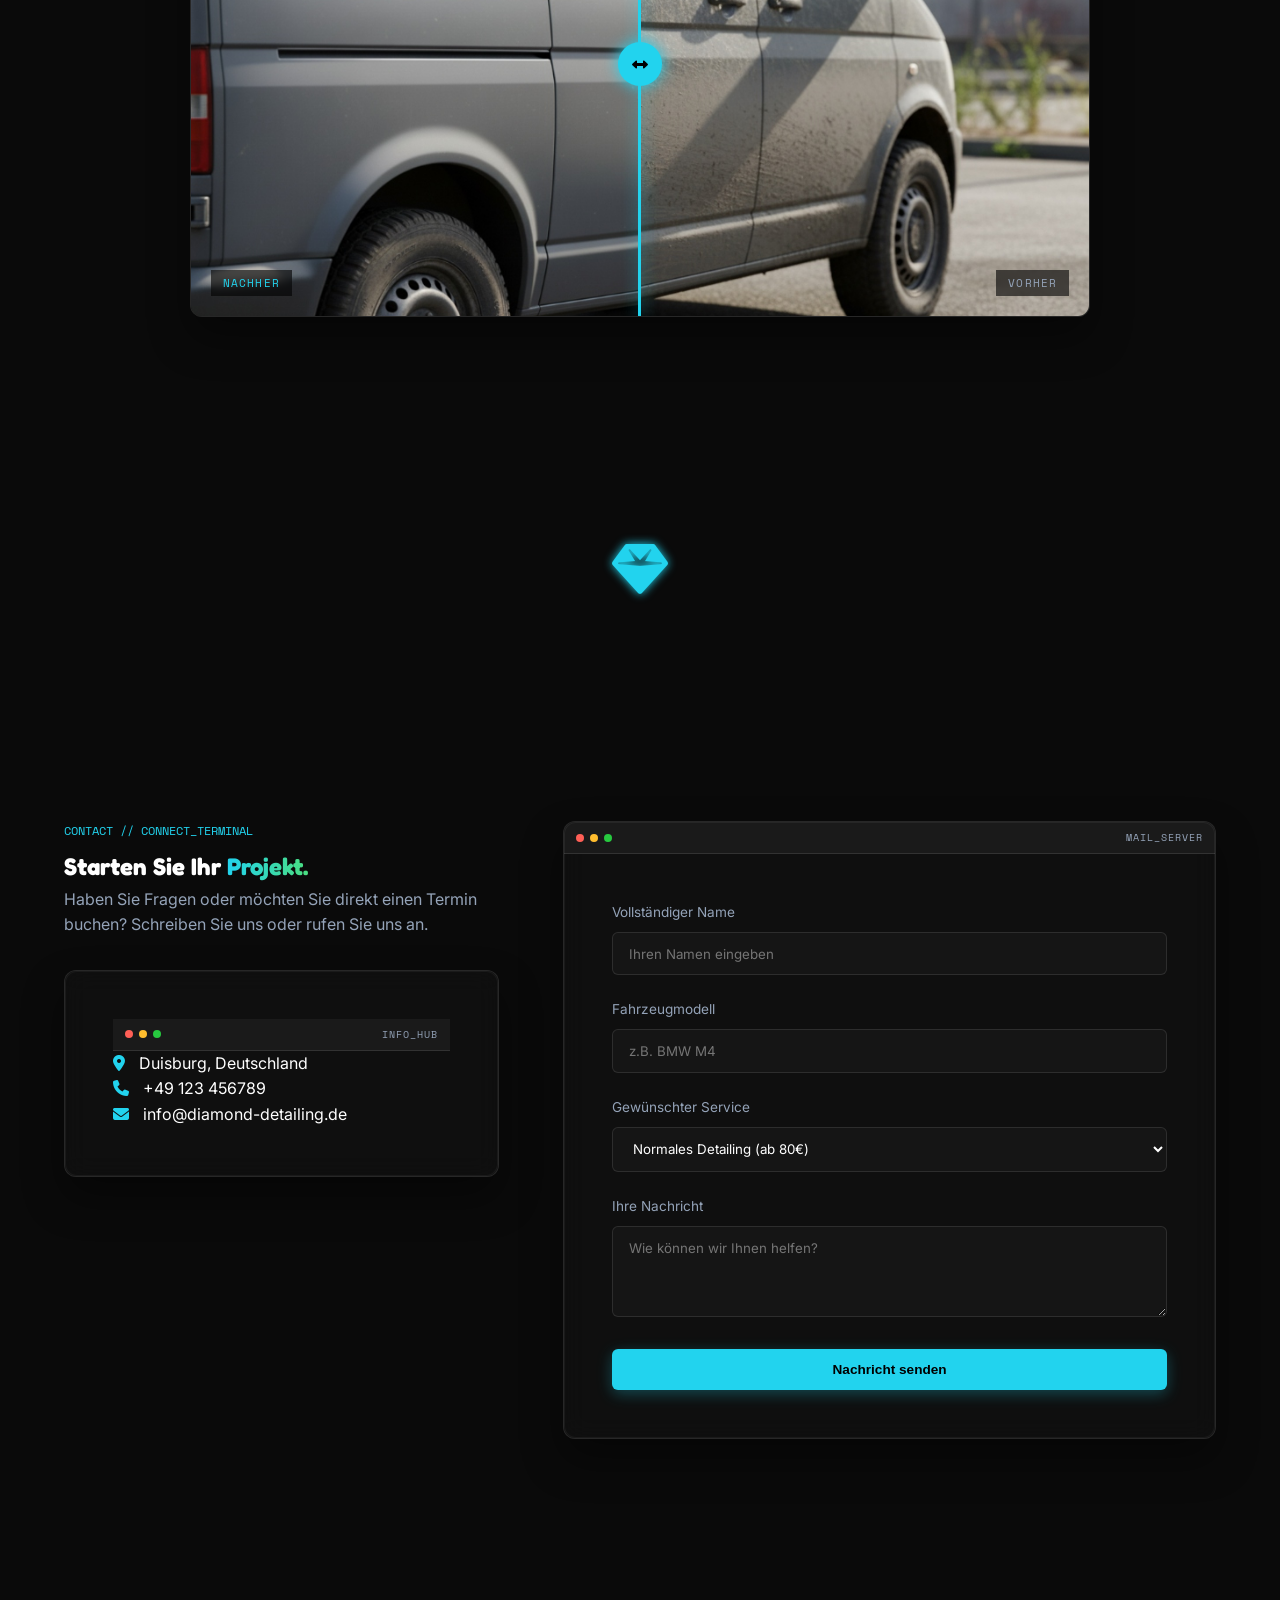
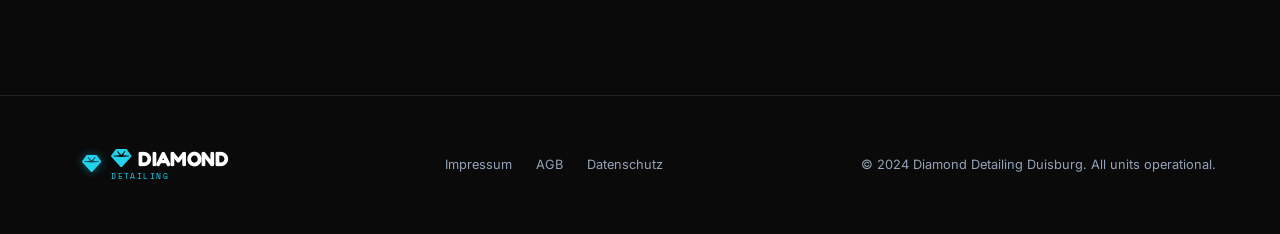
==== commit 56cc211f: "Add files via upload" ====
--- a/index.html
+++ b/index.html
@@ -302,7 +302,7 @@
                         <div class="team-meta">
                             <div class="meta-item">
                                 <span class="meta-label">Titel:</span>
-                                <span class="team-role">Detailing Spezialist</span>
+                                <span class="team-role">Gründer & Detailing Spezialist</span>
                             </div>
                             <div class="meta-item">
                                 <span class="meta-label">Bio:</span>
@@ -376,26 +376,62 @@
                     </div>
                 </div>
 
-                <!-- Generic Team Member 2 -->
+                <!-- Brian -->
                 <div class="team-card reveal">
                     <div class="window-frame team-image-wrap">
                         <div class="window-header">
                             <div class="window-dot dot-red"></div>
                             <div class="window-dot dot-yellow"></div>
                             <div class="window-dot dot-green"></div>
-                            <div class="window-title">IMG_GEN_02</div>
-                        </div>
-                        <div class="placeholder-avatar">
-                            <i class="fa-solid fa-user"></i>
-                        </div>
+                            <div class="window-title">IMG_BRI</div>
+                        </div>
+                        <img src="" alt="Brian" class="team-img" style="object-position: center top;">
                     </div>
                     <div class="team-info">
-                        <h3>Detailing-Profi</h3>
+                        <h3>Brian</h3>
                         <div class="team-meta">
                             <div class="meta-item">
                                 <span class="meta-label">Titel:</span>
-                                <span class="team-role">Technik & Finish</span>
-                            </div>
+                                <span class="team-role">Detailing Specialist</span>
+                            </div>
+                            <div class="meta-item">
+                                <span class="meta-label">Bio:</span>
+                                <p>Präzision ist sein zweiter Vorname. Brian ist unser Experte für Lackversiegelungen und High-End-Finishing.</p>
+                            </div>
+                        </div>
+                        <div class="skill-tags">
+                            <span class="skill-tag">Ceramic</span>
+                            <span class="skill-tag">Finish</span>
+                        </div>
+                    </div>
+                </div>
+
+                <!-- Leon -->
+                <div class="team-card reveal">
+                    <div class="window-frame team-image-wrap">
+                        <div class="window-header">
+                            <div class="window-dot dot-red"></div>
+                            <div class="window-dot dot-yellow"></div>
+                            <div class="window-dot dot-green"></div>
+                            <div class="window-title">IMG_LEO</div>
+                        </div>
+                        <img src="" alt="Leon" class="team-img" style="object-position: center top;">
+                    </div>
+                    <div class="team-info">
+                        <h3>Leon</h3>
+                        <div class="team-meta">
+                            <div class="meta-item">
+                                <span class="meta-label">Titel:</span>
+                                <span class="team-role">Quality Manager</span>
+                            </div>
+                            <div class="meta-item">
+                                <span class="meta-label">Bio:</span>
+                                <p>Mit über 15 Jahren Erfahrung im Premium-Segment sorgt Leon dafür, dass kein Auto unsere Halle ohne 100% Perfektion verlässt.</p>
+                            </div>
+                        </div>
+                        <div class="skill-tags">
+                            <span class="skill-tag">Qualität</span>
+                            <span class="skill-tag">Expertise</span>
                         </div>
                     </div>
                 </div>
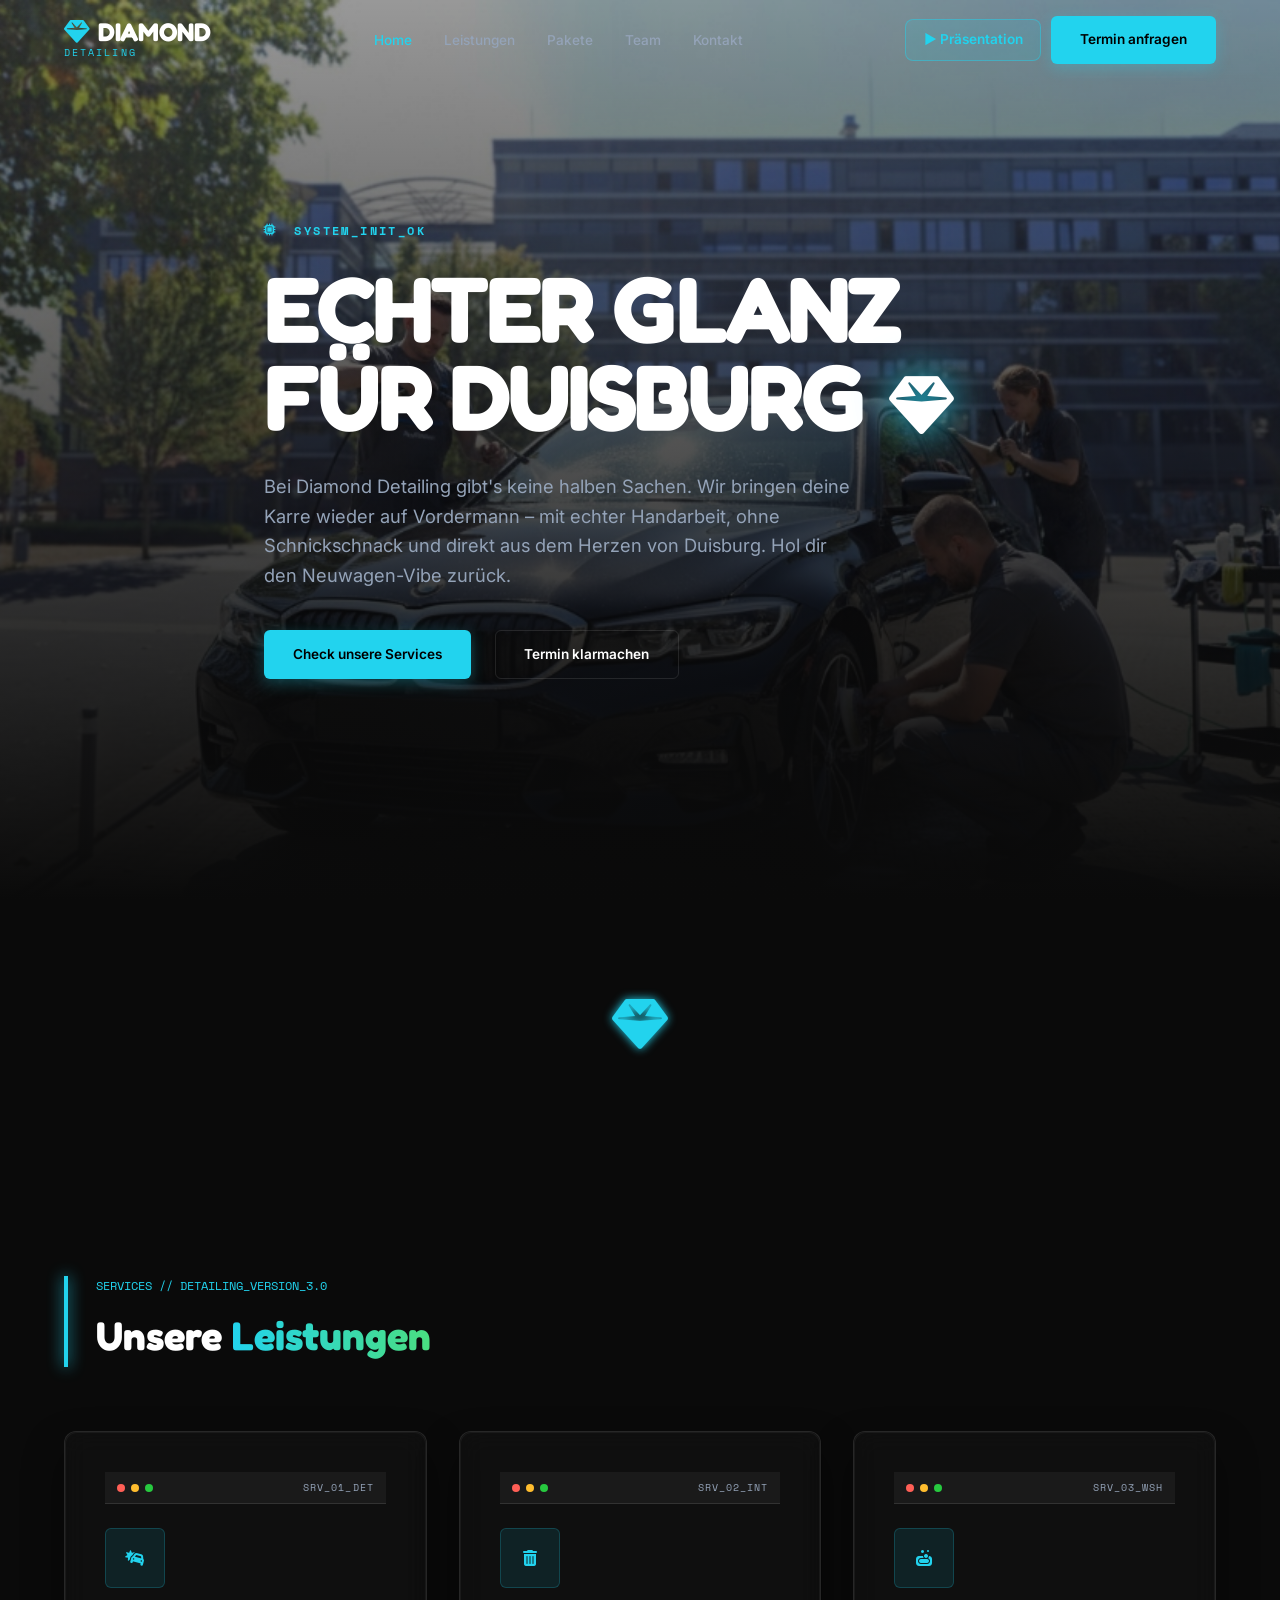
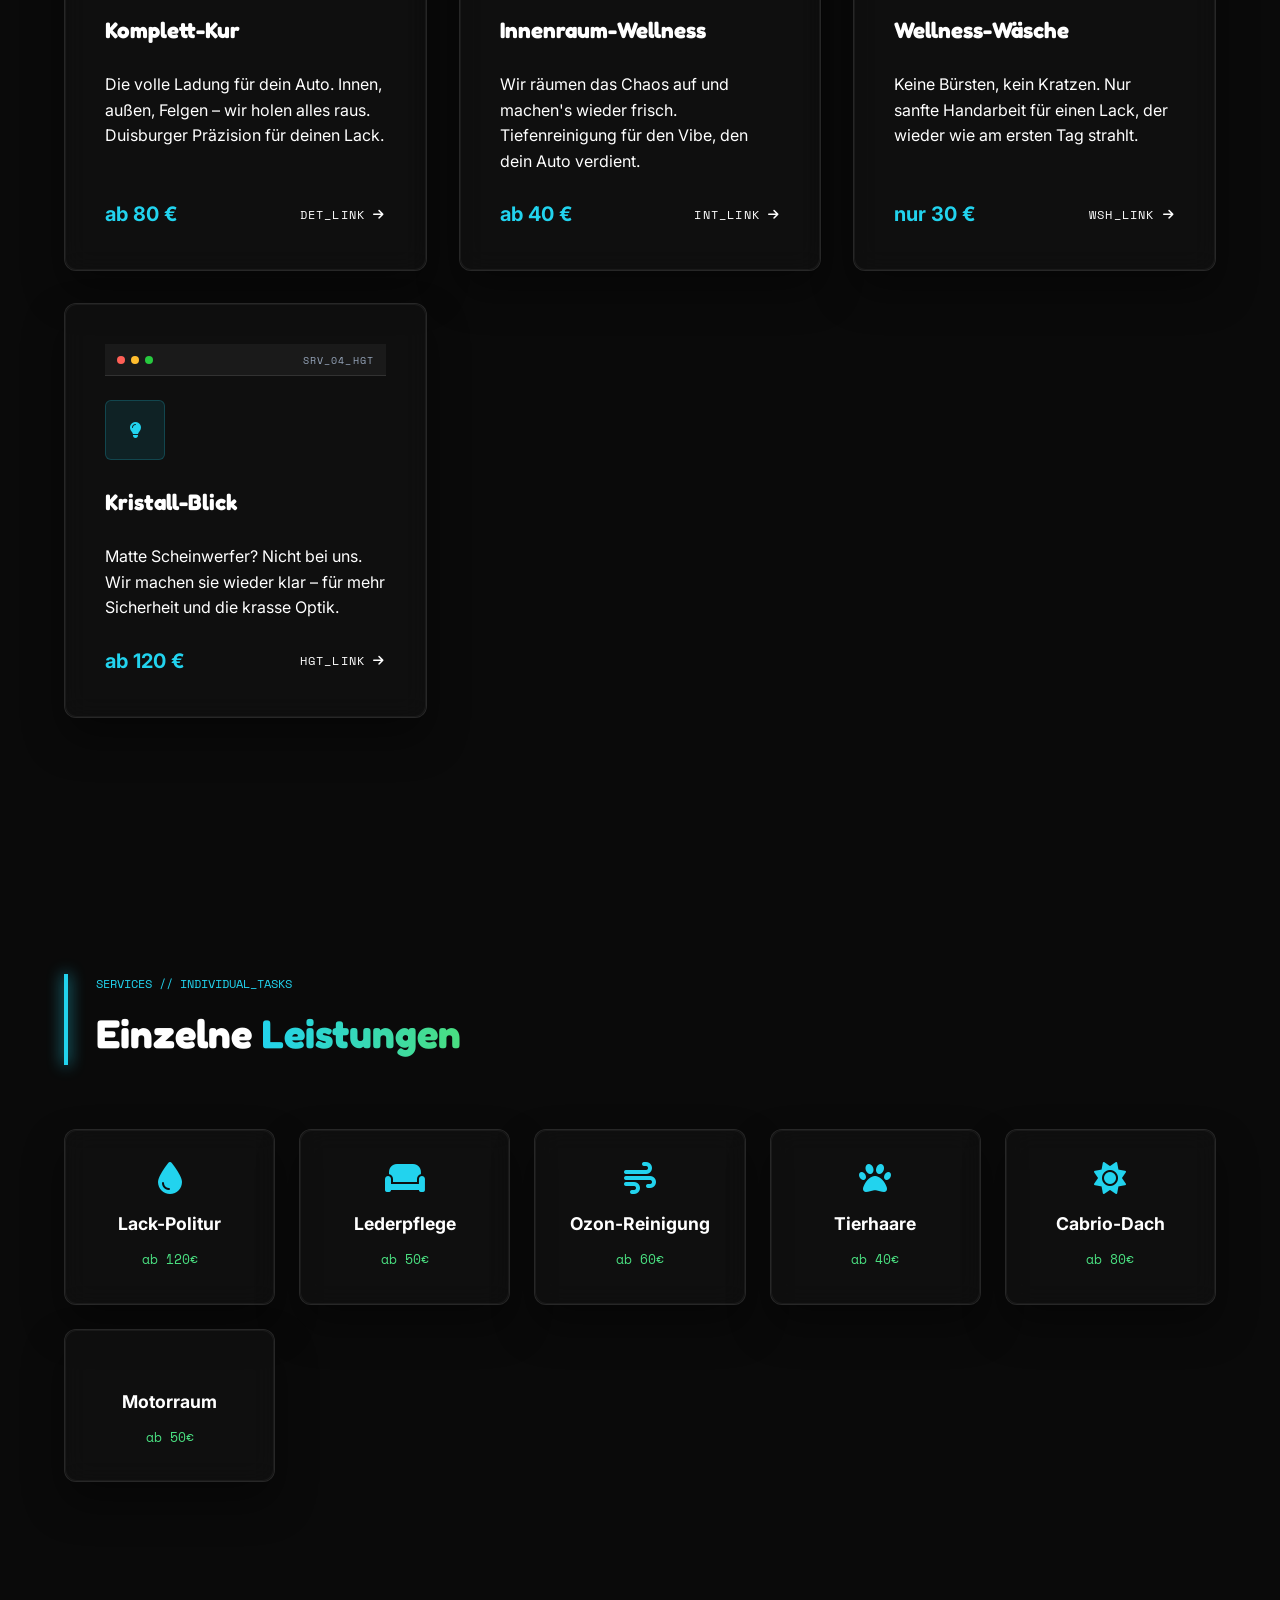
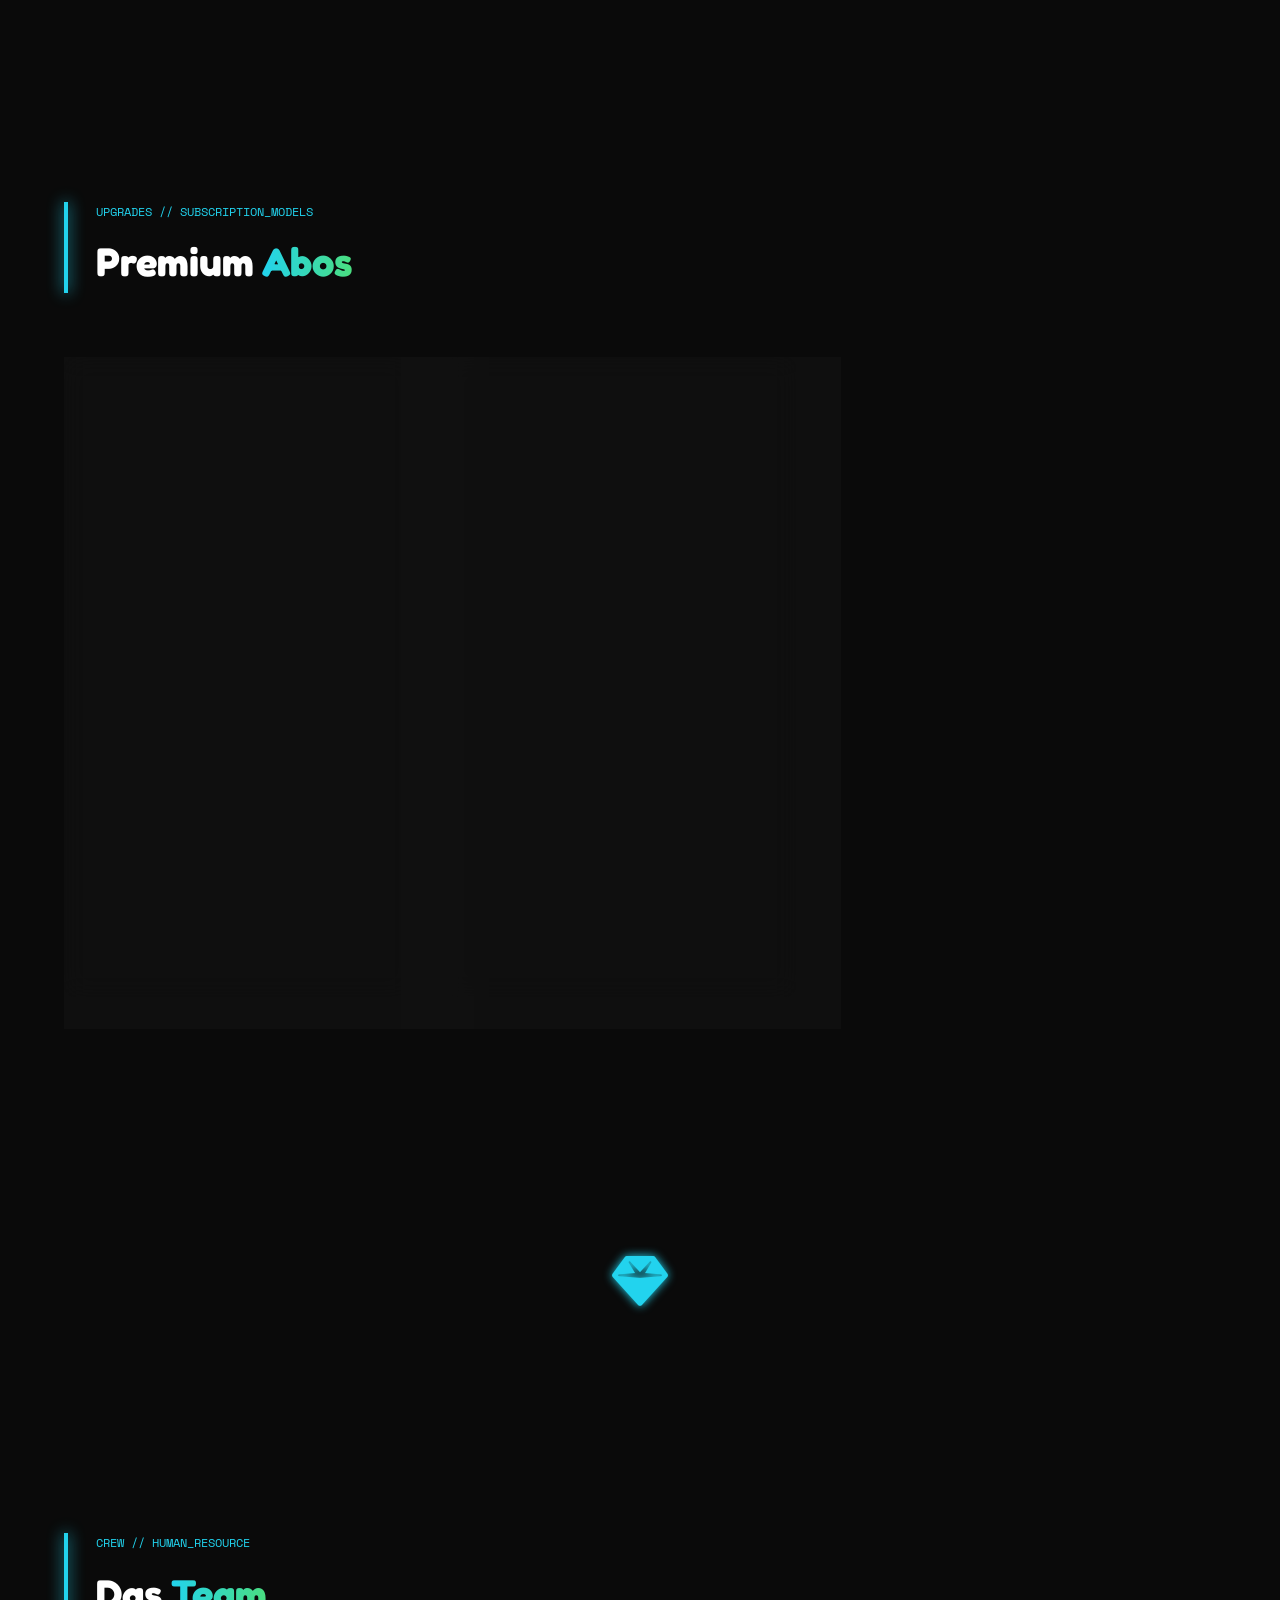
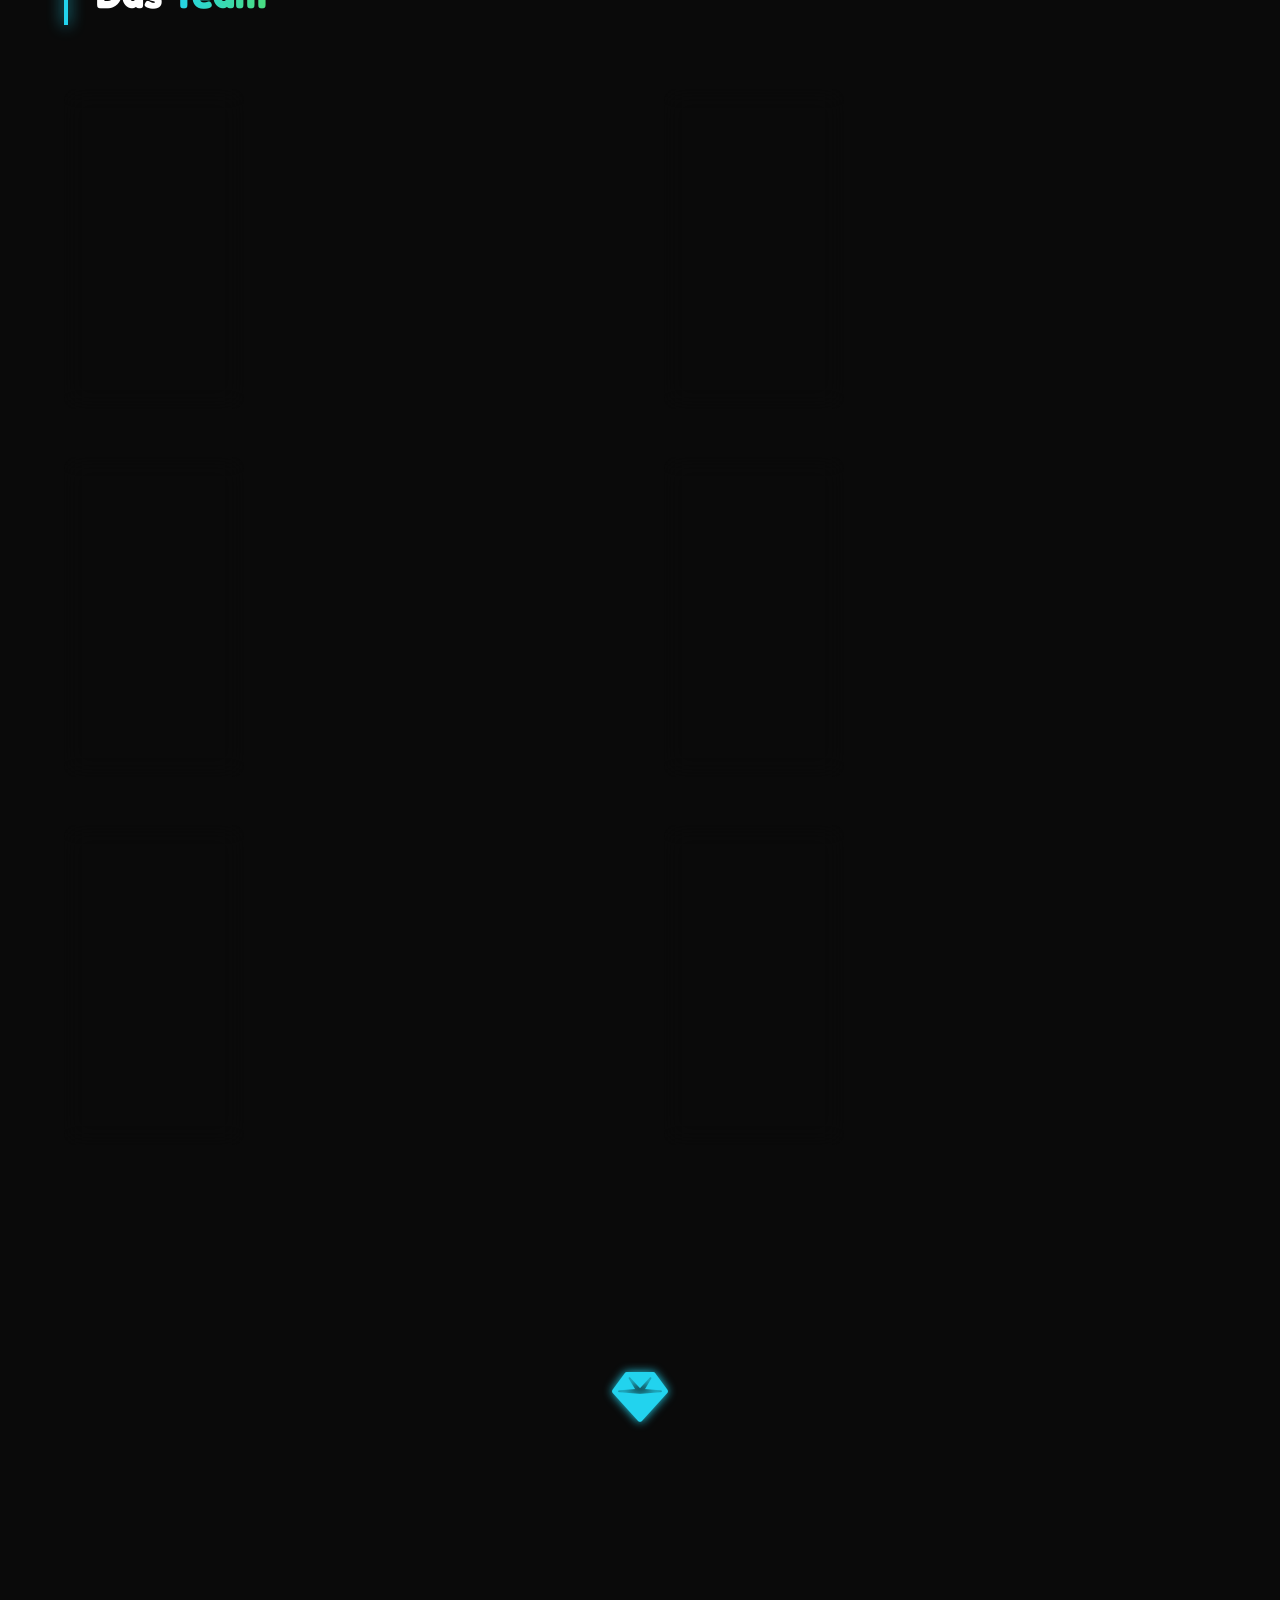
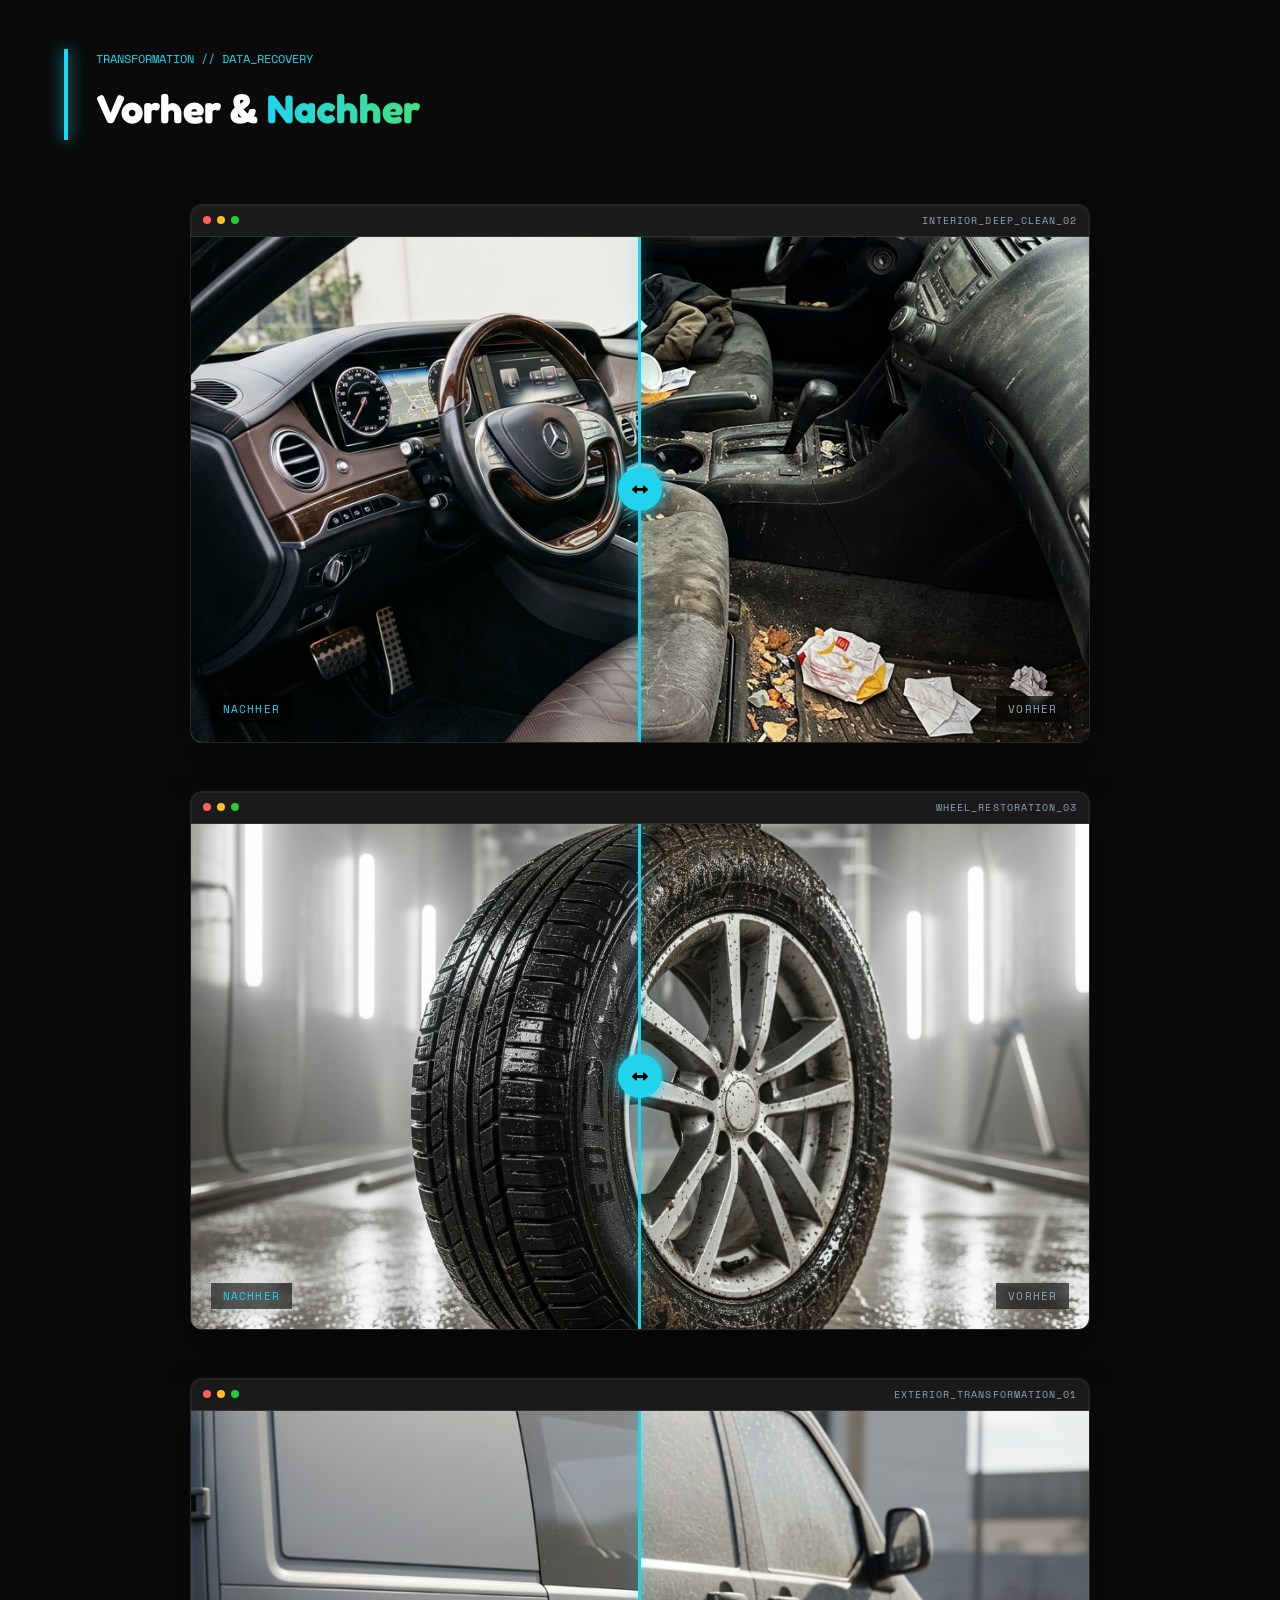
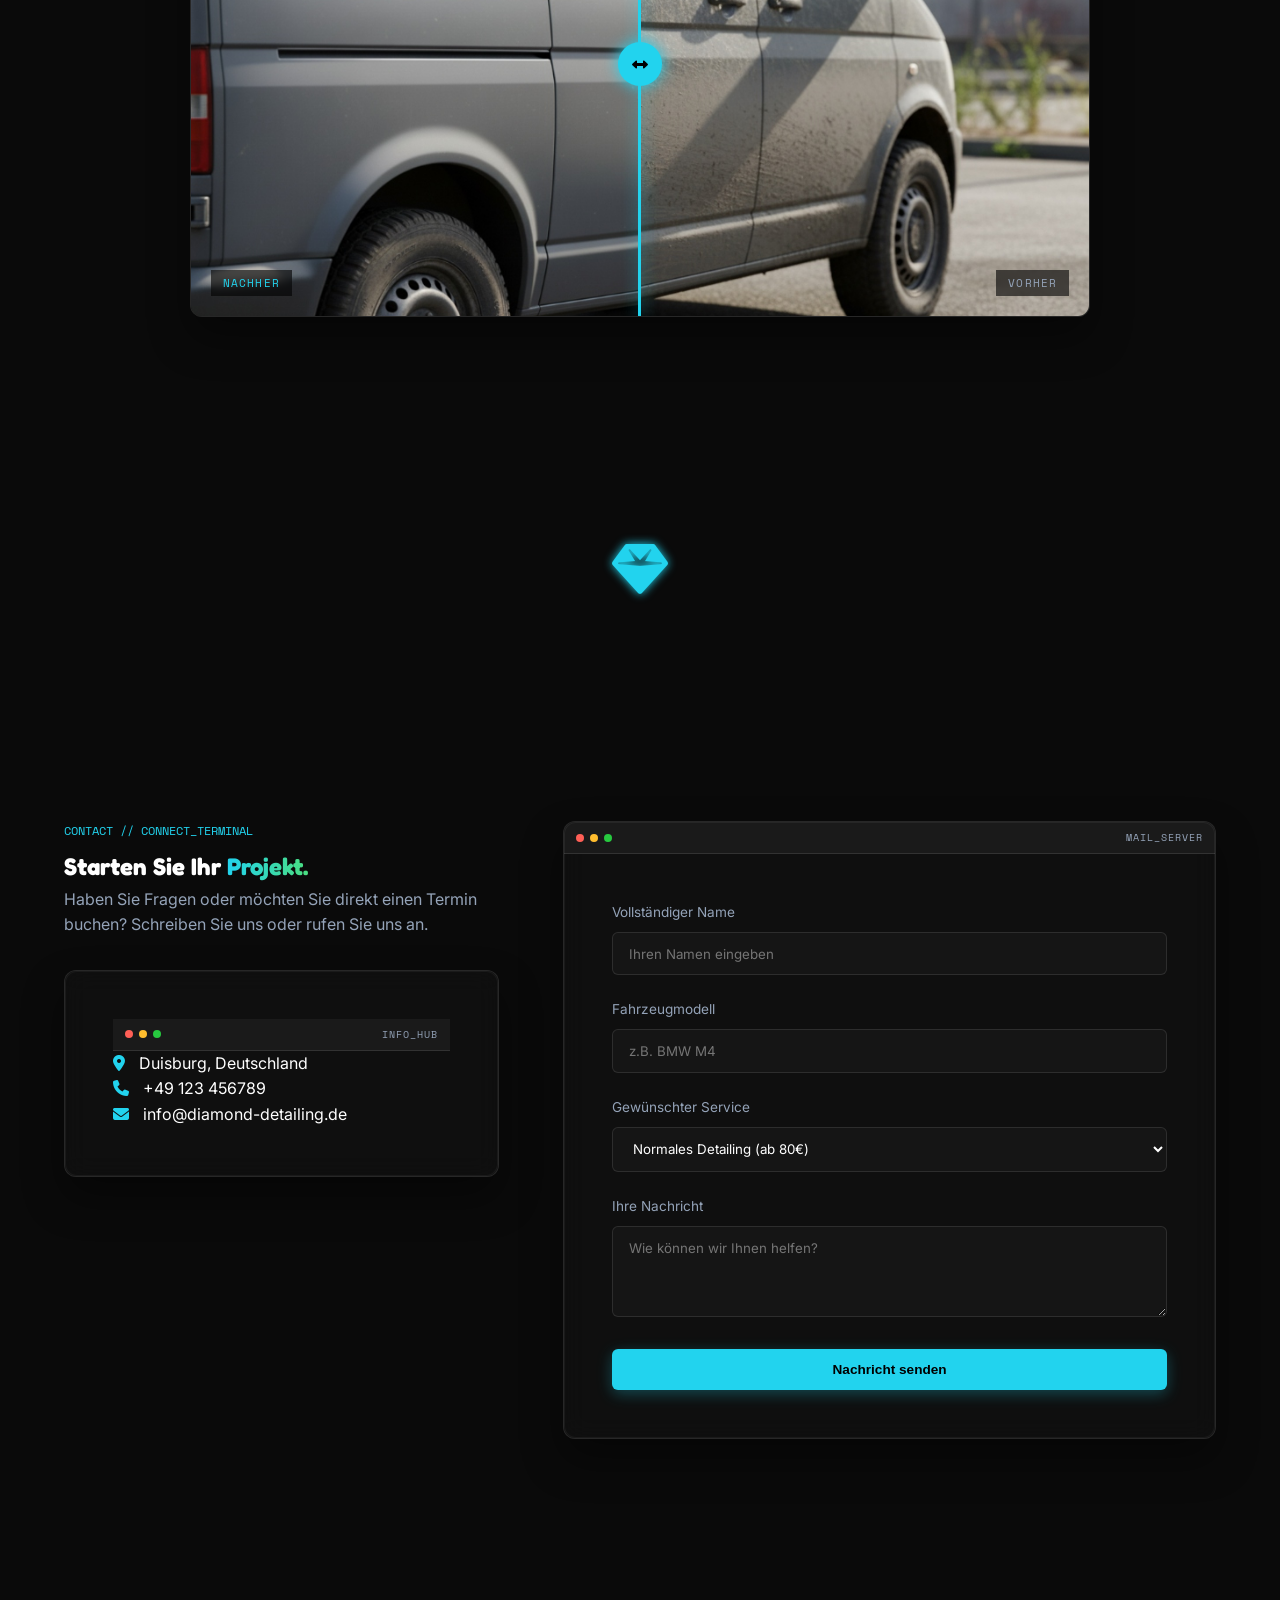
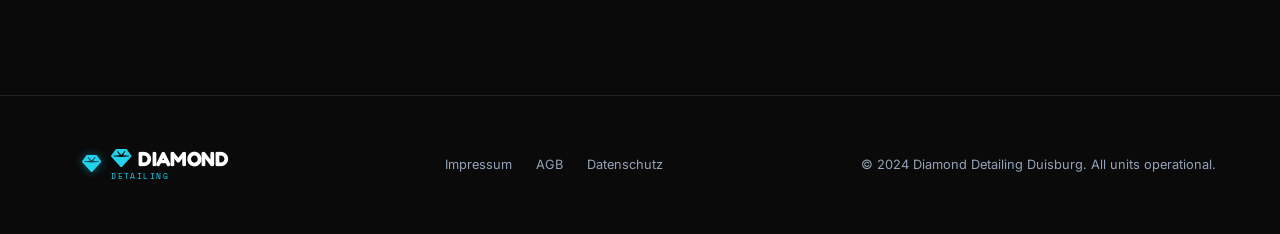
==== commit 2f17e59e: "Add files via upload" ====
--- a/index.html
+++ b/index.html
@@ -1,14 +1,17 @@
 <!DOCTYPE html>
 <html lang="de">
+
 <head>
     <meta charset="UTF-8">
     <meta name="viewport" content="width=device-width, initial-scale=1.0">
     <title>Diamond Detailing | Premium Fahrzeugaufbereitung Duisburg</title>
-    <meta name="description" content="Professionelle Fahrzeugaufbereitung in Duisburg. Diamond Detailing bietet Innenraum-Tiefenreinigung, Lackkorrektur und Scheinwerfer-Aufbereitung ab 80€.">
+    <meta name="description"
+        content="Professionelle Fahrzeugaufbereitung in Duisburg. Diamond Detailing bietet Innenraum-Tiefenreinigung, Lackkorrektur und Scheinwerfer-Aufbereitung ab 80€.">
     <link rel="stylesheet" href="style.css">
     <!-- Font Awesome for Icons -->
     <link rel="stylesheet" href="https://cdnjs.cloudflare.com/ajax/libs/font-awesome/6.4.0/css/all.min.css">
 </head>
+
 <body>
 
     <!-- Background Animation -->
@@ -39,7 +42,10 @@
                 <span></span>
                 <span></span>
             </div>
-            <a href="#contact" class="btn btn-primary nav-cta">Termin anfragen</a>
+            <div style="display:flex;gap:10px;align-items:center;">
+                <a href="praesentation.html" target="_blank" class="btn" style="background:rgba(34,211,238,0.12);border:1px solid rgba(34,211,238,0.45);color:#22d3ee;padding:0.55rem 1.1rem;border-radius:8px;font-size:0.85rem;font-weight:600;display:flex;align-items:center;gap:6px;transition:all 0.3s;text-decoration:none;" onmouseover="this.style.background='rgba(34,211,238,0.22)';this.style.boxShadow='0 0 18px rgba(34,211,238,0.35)'" onmouseout="this.style.background='rgba(34,211,238,0.12)';this.style.boxShadow='none'">&#9654; Präsentation</a>
+                <a href="#contact" class="btn btn-primary nav-cta">Termin anfragen</a>
+            </div>
         </div>
     </nav>
 
@@ -57,7 +63,9 @@
                 <i class="fa-solid fa-microchip"></i> <span>SYSTEM_INIT_OK</span>
             </div>
             <h1 class="reveal">Echter Glanz für Duisburg <i class="fa-solid fa-gem"></i></h1>
-            <p class="reveal">Bei Diamond Detailing gibt's keine halben Sachen. Wir bringen deine Karre wieder auf Vordermann – mit echter Handarbeit, ohne Schnickschnack und direkt aus dem Herzen von Duisburg. Hol dir den Neuwagen-Vibe zurück.</p>
+            <p class="reveal">Bei Diamond Detailing gibt's keine halben Sachen. Wir bringen deine Karre wieder auf
+                Vordermann – mit echter Handarbeit, ohne Schnickschnack und direkt aus dem Herzen von Duisburg. Hol dir
+                den Neuwagen-Vibe zurück.</p>
             <div class="hero-actions reveal">
                 <a href="#services" class="btn btn-primary">Check unsere Services</a>
                 <a href="#contact" class="btn btn-outline">Termin klarmachen</a>
@@ -87,7 +95,8 @@
                         <i class="fa-solid fa-car-burst"></i>
                     </div>
                     <h3>Komplett-Kur</h3>
-                    <p>Die volle Ladung für dein Auto. Innen, außen, Felgen – wir holen alles raus. Duisburger Präzision für deinen Lack.</p>
+                    <p>Die volle Ladung für dein Auto. Innen, außen, Felgen – wir holen alles raus. Duisburger Präzision
+                        für deinen Lack.</p>
                     <div class="service-footer">
                         <span class="service-price">ab 80 €</span>
                         <span class="mono">DET_LINK <i class="fa-solid fa-arrow-right"></i></span>
@@ -106,7 +115,8 @@
                         <i class="fa-solid fa-trash-can"></i>
                     </div>
                     <h3>Innenraum-Wellness</h3>
-                    <p>Wir räumen das Chaos auf und machen's wieder frisch. Tiefenreinigung für den Vibe, den dein Auto verdient.</p>
+                    <p>Wir räumen das Chaos auf und machen's wieder frisch. Tiefenreinigung für den Vibe, den dein Auto
+                        verdient.</p>
                     <div class="service-footer">
                         <span class="service-price">ab 40 €</span>
                         <span class="mono">INT_LINK <i class="fa-solid fa-arrow-right"></i></span>
@@ -125,7 +135,8 @@
                         <i class="fa-solid fa-soap"></i>
                     </div>
                     <h3>Wellness-Wäsche</h3>
-                    <p>Keine Bürsten, kein Kratzen. Nur sanfte Handarbeit für einen Lack, der wieder wie am ersten Tag strahlt.</p>
+                    <p>Keine Bürsten, kein Kratzen. Nur sanfte Handarbeit für einen Lack, der wieder wie am ersten Tag
+                        strahlt.</p>
                     <div class="service-footer">
                         <span class="service-price">nur 30 €</span>
                         <span class="mono">WSH_LINK <i class="fa-solid fa-arrow-right"></i></span>
@@ -144,7 +155,8 @@
                         <i class="fa-solid fa-lightbulb"></i>
                     </div>
                     <h3>Kristall-Blick</h3>
-                    <p>Matte Scheinwerfer? Nicht bei uns. Wir machen sie wieder klar – für mehr Sicherheit und die krasse Optik.</p>
+                    <p>Matte Scheinwerfer? Nicht bei uns. Wir machen sie wieder klar – für mehr Sicherheit und die
+                        krasse Optik.</p>
                     <div class="service-footer">
                         <span class="service-price">ab 120 €</span>
                         <span class="mono">HGT_LINK <i class="fa-solid fa-arrow-right"></i></span>
@@ -153,7 +165,7 @@
             </div>
         </div>
     </section>
-    
+
     <!-- SINGLE SERVICES -->
     <section class="single-services" id="individual">
         <div class="container">
@@ -276,7 +288,8 @@
                             </div>
                             <div class="meta-item">
                                 <span class="meta-label">Bio:</span>
-                                <p>Mit jahrelanger Erfahrung und dem typischen Ruhrpott-Auge für Details führt Alexander unser Team zu Höchstleistungen.</p>
+                                <p>Mit jahrelanger Erfahrung und dem typischen Ruhrpott-Auge für Details führt Alexander
+                                    unser Team zu Höchstleistungen.</p>
                             </div>
                         </div>
                         <div class="skill-tags">
@@ -306,7 +319,8 @@
                             </div>
                             <div class="meta-item">
                                 <span class="meta-label">Bio:</span>
-                                <p>Unser Experte für Innenraumaufbereitung. Tom verwandelt jedes Auto in eine saubere Wohlfühloase – egal wie es vorher aussah.</p>
+                                <p>Unser Experte für Innenraumaufbereitung. Tom verwandelt jedes Auto in eine saubere
+                                    Wohlfühloase – egal wie es vorher aussah.</p>
                             </div>
                         </div>
                         <div class="skill-tags">
@@ -336,7 +350,8 @@
                             </div>
                             <div class="meta-item">
                                 <span class="meta-label">Bio:</span>
-                                <p>Gut aussehender und riechender Marketing Boss. Er sorgt dafür, dass Diamond Detailing in aller Munde ist.</p>
+                                <p>Gut aussehender und riechender Marketing Boss. Er sorgt dafür, dass Diamond Detailing
+                                    in aller Munde ist.</p>
                             </div>
                         </div>
                         <div class="skill-tags">
@@ -366,7 +381,8 @@
                             </div>
                             <div class="meta-item">
                                 <span class="meta-label">Bio:</span>
-                                <p>Unser Mann für die Endabnahme und Kundenberatung. Er garantiert, dass jeder Kunde mit einem Lächeln nach Hause fährt.</p>
+                                <p>Unser Mann für die Endabnahme und Kundenberatung. Er garantiert, dass jeder Kunde mit
+                                    einem Lächeln nach Hause fährt.</p>
                             </div>
                         </div>
                         <div class="skill-tags">
@@ -396,7 +412,8 @@
                             </div>
                             <div class="meta-item">
                                 <span class="meta-label">Bio:</span>
-                                <p>Präzision ist sein zweiter Vorname. Brian ist unser Experte für Lackversiegelungen und High-End-Finishing.</p>
+                                <p>Präzision ist sein zweiter Vorname. Brian ist unser Experte für Lackversiegelungen
+                                    und High-End-Finishing.</p>
                             </div>
                         </div>
                         <div class="skill-tags">
@@ -426,7 +443,8 @@
                             </div>
                             <div class="meta-item">
                                 <span class="meta-label">Bio:</span>
-                                <p>Mit über 15 Jahren Erfahrung im Premium-Segment sorgt Leon dafür, dass kein Auto unsere Halle ohne 100% Perfektion verlässt.</p>
+                                <p>Mit über 15 Jahren Erfahrung im Premium-Segment sorgt Leon dafür, dass kein Auto
+                                    unsere Halle ohne 100% Perfektion verlässt.</p>
                             </div>
                         </div>
                         <div class="skill-tags">
@@ -528,8 +546,9 @@
                 <div class="reveal">
                     <span class="section-tag">CONTACT // CONNECT_TERMINAL</span>
                     <h2>Starten Sie Ihr <span class="text-gradient">Projekt.</span></h2>
-                    <p style="color: var(--text-muted); margin-bottom: 2rem;">Haben Sie Fragen oder möchten Sie direkt einen Termin buchen? Schreiben Sie uns oder rufen Sie uns an.</p>
-                    
+                    <p style="color: var(--text-muted); margin-bottom: 2rem;">Haben Sie Fragen oder möchten Sie direkt
+                        einen Termin buchen? Schreiben Sie uns oder rufen Sie uns an.</p>
+
                     <div class="contact-card window-frame" style="margin-bottom: 2rem;">
                         <div class="window-header">
                             <div class="window-dot dot-red"></div>
@@ -537,9 +556,12 @@
                             <div class="window-dot dot-green"></div>
                             <div class="window-title">INFO_HUB</div>
                         </div>
-                        <p><i class="fa-solid fa-location-dot" style="color: var(--cyan); margin-right: 10px;"></i> Duisburg, Deutschland</p>
-                        <p><i class="fa-solid fa-phone" style="color: var(--cyan); margin-right: 10px;"></i> +49 123 456789</p>
-                        <p><i class="fa-solid fa-envelope" style="color: var(--cyan); margin-right: 10px;"></i> info@diamond-detailing.de</p>
+                        <p><i class="fa-solid fa-location-dot" style="color: var(--cyan); margin-right: 10px;"></i>
+                            Duisburg, Deutschland</p>
+                        <p><i class="fa-solid fa-phone" style="color: var(--cyan); margin-right: 10px;"></i> +49 123
+                            456789</p>
+                        <p><i class="fa-solid fa-envelope" style="color: var(--cyan); margin-right: 10px;"></i>
+                            info@diamond-detailing.de</p>
                     </div>
                 </div>
 
@@ -612,7 +634,8 @@
             </div>
             <div class="cookie-content">
                 <h3>Kurzer Check...</h3>
-                <p>Wir nutzen Cookies, um Diamond Detailing für dich zu optimieren. Akzeptierst du die Datenverarbeitung für den perfekten Glanz?</p>
+                <p>Wir nutzen Cookies, um Diamond Detailing für dich zu optimieren. Akzeptierst du die Datenverarbeitung
+                    für den perfekten Glanz?</p>
                 <div class="cookie-actions">
                     <button id="acceptCookies" class="btn btn-primary">Alles klar, Abfahrt!</button>
                     <a href="datenschutz.html" class="btn btn-outline btn-sm">Details</a>
@@ -621,4 +644,5 @@
         </div>
     </div>
 </body>
-</html>
+
+</html>
